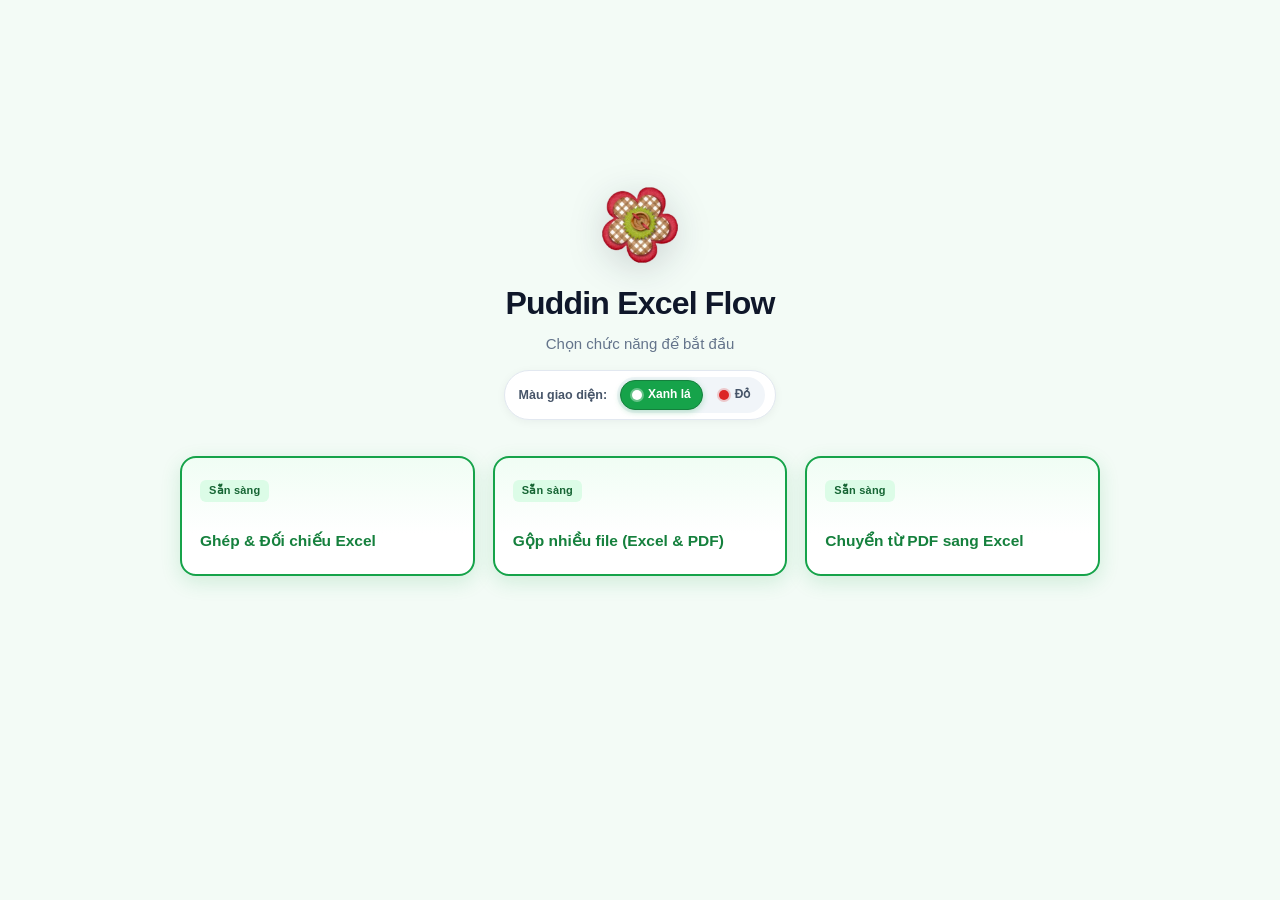
==== index.html @ 6b2e4192 "feat: rebrand to Puddin Excel Flow with custom flower logo and green/red theme switcher" ====
<!DOCTYPE html>
<html lang="vi" data-theme="green">
<head>
<meta charset="UTF-8"><meta name="viewport" content="width=device-width,initial-scale=1">
<title>Puddin Excel Flow</title>
<link rel="icon" type="image/png" href="assets/logo.png">
<script>
(function(){try{var t=localStorage.getItem('puddin_ef_theme');if(t==='red'||t==='green'){document.documentElement.setAttribute('data-theme',t);}}catch(e){}})();
</script>
<link rel="stylesheet" href="css/style.css?v=20261111">
<link rel="stylesheet" href="css/home.css?v=20261111">
</head>
<body>
<div class="ef-app">
<header class="ef-header" id="efHeader" style="display:none">
  <div class="ef-header-container">
    <div class="ef-brand">
      <span class="ef-logo"><img src="assets/logo.png" alt="Puddin Excel Flow" class="ef-logo-img"></span>
      <button id="navHome" class="ef-brand-link nav active" type="button" title="Về trang chủ">Puddin Excel Flow</button>
      <span class="ef-brand-sep"></span>
      <span class="ef-tagline">Trung tâm Công cụ Excel Thông minh</span>
    </div>
    <nav class="ef-main-nav">
      <button id="navHomeTab" class="ef-nav-tab active" type="button" data-nav-home>Trang chủ</button>
      <button id="navImport" class="ef-nav-tab" type="button" data-nav-import>Ghép &amp; Nhập liệu</button>
      <button id="navMerger" class="ef-nav-tab" type="button">Gộp nhiều file</button>
      <button id="navPdf2Excel" class="ef-nav-tab" type="button">Chuyển PDF sang Excel</button>
      <button id="navHistory" class="ef-nav-tab" type="button"><span class="ef-clock">◷</span> Lịch sử</button>
    </nav>
    <div class="ef-header-actions">
      <div class="ef-theme-switch" role="group" aria-label="Đổi màu giao diện">
        <button type="button" class="ef-theme-btn is-green active" data-theme-choice="green" title="Màu xanh lá"><span class="ef-theme-dot"></span>Xanh lá</button>
        <button type="button" class="ef-theme-btn is-red" data-theme-choice="red" title="Màu đỏ"><span class="ef-theme-dot"></span>Đỏ</button>
      </div>
      <div class="ef-header-badge"><span class="ef-pulse-dot"></span> Offline 100%</div>
      <button type="button" class="ef-outline" id="efSaveTemplate" style="display:none">▱ &nbsp; Lưu mẫu</button>
      <button class="btn teal primary-action" disabled="" id="exportBtn" style="display:none">⇩ Xuất file Excel mới</button>
    </div>
  </div>
</header>
<div class="ef-shell">
<!-- ================= TRANG CHỦ / APP WORKSPACE HUB ================= -->
<section id="homePage" class="section active">
  <div class="ef-home-minimal">
    <div class="ef-brand-hero">
      <div class="ef-brand-mark"><img src="assets/logo.png" alt="Puddin Excel Flow" class="ef-brand-mark-img"></div>
      <h1 class="ef-brand-name">Puddin Excel Flow</h1>
      <p class="ef-brand-sub">Chọn chức năng để bắt đầu</p>
      <div class="ef-home-theme-wrap">
        <span class="ef-theme-label">Màu giao diện:</span>
        <div class="ef-theme-switch" role="group" aria-label="Đổi màu giao diện">
          <button type="button" class="ef-theme-btn is-green active" data-theme-choice="green" title="Màu xanh lá"><span class="ef-theme-dot"></span>Xanh lá</button>
          <button type="button" class="ef-theme-btn is-red" data-theme-choice="red" title="Màu đỏ"><span class="ef-theme-dot"></span>Đỏ</button>
        </div>
      </div>
    </div>

    <div class="ef-button-grid">
      <!-- Nút 1: Ghép & Đối chiếu Excel (Active) -->
      <button type="button" class="ef-btn-card is-active" data-app-id="excelflow" data-app-title="Ghép &amp; Đối chiếu Excel">
        <span class="ef-card-badge">Sẵn sàng</span>
        <span class="ef-card-name">Ghép &amp; Đối chiếu Excel</span>
      </button>

      <!-- Nút 2: Gộp nhiều file (Active) -->
      <button type="button" class="ef-btn-card is-active" data-app-id="merger" data-app-title="Gộp nhiều file (Excel &amp; PDF)">
        <span class="ef-card-badge">Sẵn sàng</span>
        <span class="ef-card-name">Gộp nhiều file (Excel &amp; PDF)</span>
      </button>

      <!-- Nút 3: Chuyển từ PDF sang Excel (Active) -->
      <button type="button" class="ef-btn-card is-active" data-app-id="pdf2excel" data-app-title="Chuyển từ PDF sang Excel">
        <span class="ef-card-badge">Sẵn sàng</span>
        <span class="ef-card-name">Chuyển từ PDF sang Excel</span>
      </button>
    </div>
  </div>
</section>
<section id="importPage" class="section">
<div class="ef-page-breadcrumb">
  <button type="button" class="ef-back-home-btn" data-nav-home>← Quay lại Trang chủ Workspace</button>
  <span class="ef-badge-active-tool">Công cụ đang mở: Ghép &amp; Đối chiếu Excel (Puddin Excel Flow)</span>
</div>
<div class="ef-steps" aria-label="Quy trình nhập liệu">
  <button type="button" data-go-step="1" class="ef-step" id="efStep1"><span class="step-dot" id="stepDot1">1</span><span>Nguồn</span></button>
  <span class="step-line"></span>
  <button type="button" data-go-step="2" class="ef-step" id="efStep2"><span class="step-dot" id="stepDot2">2</span><span>File đích</span></button>
  <span class="step-line"></span>
  <button type="button" data-go-step="3" class="ef-step current" id="efStep3"><span class="step-dot" id="stepDot3">3</span><span>Ghép cột</span></button>
  <span class="step-line"></span>
  <button type="button" data-go-step="4" class="ef-step" id="efStep4"><span class="step-dot" id="stepDot4">4</span><span>Xem trước</span></button>
</div>
<div class="ef-notice"><span class="ef-i">i</span>Chọn file nguồn và file đích, ghép các cột tương ứng, xem trước rồi xuất file.</div>
<div class="ef-workspace">
<section class="ef-card ef-files" id="efFiles">
  <div class="ef-card-heading"><span class="ef-icon">▤</span><h2>File nguồn <small>(nhiều file)</small></h2></div>
  <div aria-label="Kéo thả file Excel hoặc PDF nguồn hoặc bấm chọn" class="filebox dropzone" id="sourceDrop" role="group" tabindex="0">
<div class="drop-main"><span class="drop-ico">↧</span><span><strong>Thả nhiều file sao kê (Excel, PDF) vào đây</strong><small>Hỗ trợ file Excel .xlsx, .xlsm và file sao kê .pdf</small></span></div>
<input accept=".xlsx,.xlsm,.pdf" aria-label="Chọn nhiều file dữ liệu nguồn (Excel, PDF)" id="sourceFile" multiple="" type="file"/><div aria-live="polite" class="filename" id="srcName">Chưa chọn file nguồn</div>
</div>
  <div class="source-toolbar"><div><strong id="sourceFileCount">0 file nguồn</strong><p class="helper">Thứ tự từ trên xuống là thứ tự nhập. Dùng ↑ ↓ để đổi vị trí các tháng.</p></div><button class="btn" disabled="" id="clearSources" type="button">Xóa tất cả nguồn</button></div>
  <div class="source-list" id="sourceList"><div class="source-list-empty">Chưa có file nguồn. Kéo nhiều file Excel hoặc PDF vào khung phía trên.</div></div>
  <div class="ef-card-heading ef-target-heading"><span class="ef-icon">▣</span><h2>File đích <small>(1 file)</small></h2></div>
  <div aria-label="Kéo thả file Excel cần điền hoặc bấm chọn" class="filebox dropzone" id="targetDrop" role="group" tabindex="0">
<div class="drop-main"><span class="drop-ico">↧</span><span><strong>Thả file Excel cần nhập</strong><small>Giữ nguyên file gốc và công thức</small></span></div>
<input accept=".xlsx,.xlsm" aria-label="Chọn file Excel đích" id="targetFile" type="file"/><div aria-live="polite" class="filename" id="dstName">Chưa chọn file</div>
</div>
  <div class="ef-sheets">
    <div class="ef-sheets-grid">
      <div class="field">
        <label for="sourceSheet">Sheet nguồn (mẫu cột)</label>
        <select id="sourceSheet"><option>Chọn file nguồn trước</option></select>
        <div class="ef-header-row-bar">
          <label for="headerRow">Dòng tiêu đề:</label>
          <input id="headerRow" min="1" type="number" value="1" title="Dòng chứa tên các cột trong file nguồn"/>
          <span class="ef-detect-tag" id="sourceHeaderTag" style="display:none">Tự nhận diện dòng 1</span>
        </div>
      </div>
      <div class="field">
        <label for="targetSheet">Sheet đích cần điền</label>
        <select id="targetSheet"><option>Chọn file đích trước</option></select>
        <div class="ef-header-row-bar">
          <label for="targetHeaderRow">Dòng tiêu đề:</label>
          <input id="targetHeaderRow" min="1" type="number" value="1" title="Dòng chứa tên các cột trong file đích"/>
          <span class="ef-detect-tag" id="targetHeaderTag" style="display:none">Tự nhận diện dòng 7</span>
        </div>
      </div>
    </div>
  </div>
</section>
<section class="ef-card ef-mapping" id="efMapping">
  <div class="ef-mapping-head"><div class="ef-card-heading"><span class="ef-icon">↔</span><h2>Ghép cột</h2></div>
  <div class="ef-switches"><div class="option-toggle" title="Đảo thứ tự từ dưới lên trên của từng file nguồn">
      <label class="switch"><input type="checkbox" id="reverse"><span class="switch-track"></span><span>Nhập ngược sao kê</span></label>
    </div>
    <div class="option-toggle" title="Không nhập các dòng chứa Tổng cộng, Tổng tiền, Total">
      <label class="switch"><input type="checkbox" id="skipTotals" checked><span class="switch-track"></span><span>Bỏ dòng tổng cộng</span></label>
    </div>
    <div class="option-toggle" title="Tự động bỏ qua các dòng có số tiền hoặc giá trị bằng 0">
      <label class="switch"><input type="checkbox" id="skipZeros" checked><span class="switch-track"></span><span>Bỏ dòng tiền 0</span></label>
    </div>
    <div class="option-toggle" title="Chỉ nhập vào những dòng có công thức, không thay đổi chính ô công thức">
      <label class="switch"><input type="checkbox" id="onlyFormulaRowsToggle"><span class="switch-track"></span><span>Chỉ dòng có công thức</span></label>
    </div></div></div>
  <div class="ef-map-head"><span>Dữ liệu nguồn</span><span></span><span>Cột đích</span><span>Kiểu dữ liệu</span><span>Tùy chọn</span><span></span></div>
  <div class="mapping-list" id="mappingList"><div class="mapping-empty">Chưa có cột nào được ghép. Hãy chọn 2 cột phía trên.</div></div>
  <div class="ef-addrow"><div class="mapping-builder">
<div class="field"><label for="addSource">LẤY DỮ LIỆU TỪ</label><select id="addSource"><option value="">Chọn file nguồn trước</option></select></div>
<div class="field"><label for="addTarget">GHI DỮ LIỆU VÀO</label><select id="addTarget"><option value="">Chọn file đích trước</option></select></div>
<div class="field"><label for="addType">KIỂU DỮ LIỆU</label><select id="addType"><option value="auto">Giữ nguyên</option><option value="text">Văn bản / mã GD</option><option value="date">Ngày DD/MM/YYYY</option><option value="datetime">Ngày và giờ</option><option value="money">Số tiền VNĐ</option><option value="integer">Số nguyên</option><option value="decimal">Số thập phân</option><option value="percent">Phần trăm</option></select></div>
<button class="btn primary" id="addPair" type="button">+ Thêm cặp cột này</button>
</div></div>
  <div class="ef-template-controls">
    <div class="ef-preset-bar">
      <div class="field-preset-select">
        <label for="efTemplateSelect">Bộ mẫu ghép:</label>
        <select id="efTemplateSelect"><option value="">-- Chọn bộ mẫu để áp dụng --</option></select>
      </div>
      <div class="ef-preset-btn-group">
        <button type="button" class="btn small" id="efSaveCurrentPreset" title="Lưu nhanh quy tắc ghép hiện tại thành một bộ mới">Lưu bộ hiện tại</button>
        <button type="button" class="btn small outline" id="efOpenPresetManager" title="Mở danh sách quản lý, thêm, sửa, xóa và tìm kiếm các bộ mẫu">Quản lý các bộ</button>
      </div>
    </div>
    <details class="adv-details" id="mappingDetails"><summary>▸ Tôi muốn nhập hoặc sửa quy tắc bằng chữ cột</summary><div class="adv-body"><p class="helper" style="margin:0 0 9px">Mỗi dòng một cặp: <b>D → A</b> hoặc <b>M → F</b>. Ký tự D, M là cột trong file nguồn; A, F là cột file đích.</p><div class="field"><label for="mapping">Các cặp nguồn → đích</label><textarea id="mapping" placeholder="D -&gt; A
M -&gt; F" spellcheck="false"></textarea></div></div></details>
  </div>
</section>
<aside class="ef-card ef-audit" id="efAudit">
  <div class="ef-card-heading"><span class="ef-icon">▤</span><h2>Đối chiếu</h2></div>
  <div class="ef-metric-list">
    <div class="ef-metric"><span>Giao dịch đã ghép</span><strong id="statRows">0</strong></div>
    <div class="ef-metric"><span>Ô sẽ nhập</span><strong id="statChanges">0</strong></div>
    <div class="ef-metric"><span>Mục bỏ qua</span><div class="ef-metric-right"><strong id="statSkipped">0</strong><button class="btn" disabled="" id="showSkipped" type="button">⌕ Xem chi tiết</button></div></div>
  </div>
  <div class="ef-result">
    <div class="ef-card-heading ef-result-title"><span class="ef-icon">✓</span><h2>Kết quả kiểm tra</h2></div>
    <div class="status" id="importStatus">Bước 1: Chọn file nguồn và file cần nhập.</div>
    <p id="skipQuickText">Sau khi xem trước, bạn có thể biết chính xác dòng hoặc ô nào không được nhập.</p>
    <div class="ef-preview-action"><button class="btn primary primary-action" id="previewBtn">⌕ Xem trước dữ liệu sẽ nhập</button></div><button type="button" class="ef-recon-link nav" id="navCompare">Xem đối chiếu chi tiết</button>
  </div>
</aside>
</div>
<section class="ef-preview-card" id="efPreview">
  <div class="ef-preview-top"><div class="ef-card-heading"><span class="ef-icon">▤</span><h2>Xem trước kết quả</h2></div>
  <div class="ef-preview-tabs" role="tablist" aria-label="Lọc kết quả xem trước">
  <button class="ef-tab active" data-preview-filter="all" type="button">Tất cả <span id="efCountAll">0</span></button>
  <button class="ef-tab" data-preview-filter="import" type="button">Sẽ nhập <span id="efCountImport">0</span></button>
  <button class="ef-tab" data-preview-filter="matched" type="button">Đã ghép <span id="efCountMatched">0</span></button>
  <button class="ef-tab" data-preview-filter="skipped" type="button">Bỏ qua <span id="efCountSkipped">0</span></button>
  </div><div class="ef-preview-state"><span class="badge-small" id="previewLabel">Chưa phân tích</span></div></div>
  <div id="efRowPreview" class="ef-row-preview"><div class="ef-blank">
    <span class="ef-blank-icon">▦</span><strong>Chưa có dữ liệu xem trước</strong>
    <span>Thêm file, ghép cột và bấm <b>Xem trước</b> để kiểm tra kết quả.</span>
  </div></div>
  <div class="ef-preview-bottom"><span id="efPreviewPagination">Chưa có kết quả</span><div class="ef-page-controls"><button type="button" id="efPrevPreview" aria-label="Trang trước">‹</button><span id="efPreviewPage">1</span><button type="button" id="efNextPreview" aria-label="Trang sau">›</button></div></div>
  <details class="ef-detail-fold"><summary>Chi tiết các ô thay đổi (trước / sau)</summary><div class="ef-hidden-detail"><div class="preview-area" id="previewTable" style="display:none"></div><div class="empty" id="noPreview" style="margin-top:13px"><div class="big">▤</div><strong>Chưa có bản xem trước</strong><div style="font-size:12px;margin-top:7px">Thêm cặp cột ở bước 2, rồi bấm “Xem trước”.</div></div><p class="fineprint" id="previewFoot"></p></div></details>
  <details class="ef-detail-fold"><summary>Kết quả theo từng file nguồn</summary><div class="ef-hidden-detail"><div class="file-results" id="fileResults" style="display:none"></div></div></details>
  <div class="ef-skip-details"><section aria-labelledby="skipTitle" class="skip-panel" hidden="" id="skipDetails">
<div class="hrow skip-head"><div><h3 id="skipTitle">Những dữ liệu không được nhập</h3><p class="helper">Xem lý do chính xác theo từng file, sheet, dòng và ô. Mục bỏ qua không đồng nghĩa với giao dịch bị mất. Các dòng nằm ngoài vùng giao dịch đã nhận diện không được tính vào mục bỏ qua.</p></div><button class="btn" disabled="" id="downloadSkips" type="button">⇩ Tải CSV</button></div>
<div class="skip-stats" id="skipBreakdown"></div>
<div class="skip-controls"><div class="field"><label for="skipReason">Lọc theo nguyên nhân</label><select id="skipReason"><option value="all">Tất cả nguyên nhân</option></select></div><div class="field"><label for="skipSearch">Tìm file, ô hoặc nội dung</label><input id="skipSearch" placeholder="Ví dụ: Tháng 6, M25, công thức" type="text"/></div></div>
<div class="skip-table" id="skipTable"></div><p class="fineprint" id="skipFoot"></p>
</section></div>
</section>
<details class="ef-settings"><summary><span class="ef-settings-icon">≡</span> Cài đặt nhập liệu nâng cao <small>Đối chiếu theo mã, dòng nhập, định dạng và vùng dữ liệu</small></summary>
<div class="ef-settings-grid">
  <div class="ef-settings-group"><h3>Vùng dữ liệu & vị trí nhập</h3><label class="checkline multi-range-option"><input checked="" id="autoSourceRange" type="checkbox"/><span><b>Tự tìm vùng giao dịch riêng trong từng file</b><span class="muted" style="display:block;font-size:12px">Khuyên dùng cho sao kê các tháng có số dòng khác nhau.</span></span></label><div class="twocol" style="margin-top:14px;align-items:start"><div class="field"><label for="targetMode">Ứng dụng tìm vị trí nhập thế nào?</label><select id="targetMode"><option value="auto">Tự tìm dòng trống phù hợp (khuyên dùng)</option><option value="manual">Tôi sẽ chỉ dòng bắt đầu</option></select></div><div class="field" id="manualTargetField" style="display:none"><label for="targetStart">Dòng bắt đầu của file đích</label><input id="targetStart" min="1" type="number" value="2"/></div></div><details class="adv-details" id="rangeDetails"><summary>Chỉnh vùng dữ liệu dòng bắt đầu / dòng kết thúc</summary><div class="adv-body">
<div class="twocol"><div class="field"><label for="sourceStart">Dòng giao dịch đầu tiên (nguồn)</label><input id="sourceStart" min="1" type="number" value="2"/><p class="helper">Dòng bắt đầu đọc các giao dịch.</p></div><div class="field"><label for="sourceEnd">Dòng giao dịch cuối cùng (nguồn)</label><input id="sourceEnd" min="1" placeholder="Tự lấy đến cuối sheet" type="number"/><p class="helper">Để trống nếu muốn tự lấy đến hết bảng.</p></div></div>
<button class="btn" id="detectRange" style="margin-top:11px" type="button">⌕ Tự tìm lại vùng giao dịch</button>
</div></details><div aria-live="polite" class="smart-info neutral" id="sourceInsight">Sau khi chọn các sao kê, ứng dụng sẽ tự tìm các giao dịch và ô gộp của từng file.</div><div aria-label="Xem mẫu giao dịch từ file nguồn" class="mini-sample" id="sourcePeek" style="display:none"></div></div>
  <div class="ef-settings-group"><h3>Quy tắc & định dạng</h3><div class="field" style="margin-top:14px"><label for="rowFilter">Chọn những dòng nào được ghi ở file đích</label><select id="rowFilter"><option value="all">Mọi dòng hợp lệ</option><option value="withFormula">Chỉ dòng đang có công thức (không ghi đè ô công thức)</option><option value="withoutFormula">Chỉ dòng không có công thức</option></select></div><label class="checkline"><input type="checkbox" id="skipEmpty" checked> Bỏ dòng trống</label><button class="btn bank-btn" id="bankPreset" type="button">↕ Áp dụng cài đặt nhanh cho sao kê ngân hàng</button><details class="adv-details"><summary>Các tùy chọn khác (ghép bằng mã, dữ liệu trống, định dạng vùng)</summary><div class="adv-body">
<div class="twocol"><div class="field"><label for="matchMode">Ghép giao dịch như thế nào?</label><select id="matchMode"><option value="position">Theo thứ tự từ trên xuống</option><option value="key">Dò theo mã giao dịch / mã chung</option></select></div><div class="field"><label for="writeMode">Nếu ô đích đã có dữ liệu</label><select id="writeMode"><option value="replace">Thay giá trị cũ (trừ công thức)</option><option value="empty">Chỉ ghi khi ô trống</option></select></div></div>
<div class="twocol" id="keys" style="display:none;margin-top:12px"><div class="field"><label for="sourceKey">Cột chứa mã ở file nguồn</label><select id="sourceKey"></select></div><div class="field"><label for="targetKey">Cột chứa mã ở file đích</label><select id="targetKey"></select></div></div>
<label class="checkline"><input checked="" id="skipBlank" type="checkbox"/> Không xóa ô đích khi ô nguồn trống</label>
<div class="field" style="margin-top:12px"><label for="totalTerms">Các từ khóa nhận diện dòng tổng cộng</label><input id="totalTerms" type="text" value="Tổng cộng, Tổng số, Tổng tiền, Tổng, Cộng, Total, Subtotal, Grand total"/></div>
<hr class="splitrule"/><div class="field"><label for="fmtWhere">Cột/dòng/vùng cần định dạng</label><input id="fmtWhere" placeholder="D hoặc E5:E50" type="text"/></div>
<div class="twocol" style="margin-top:9px"><div class="field"><label for="fmtType">Định dạng</label><select id="fmtType"><option value="text">Văn bản</option><option value="integer">Số nguyên</option><option value="decimal">Số thập phân</option><option value="money">Số tiền</option><option value="date">Ngày DD/MM/YYYY</option><option value="datetime">Ngày và giờ</option><option value="date-iso">Ngày YYYY-MM-DD</option><option value="percent">Phần trăm</option><option value="number">Số thông thường</option><option value="custom">Mã định dạng riêng</option><option value="auto">Giữ nguyên</option></select></div><div class="field" id="customFmtField" style="display:none"><label>Mã định dạng Excel</label><input id="fmtCustom" placeholder="#,##0.000" type="text"/></div></div>
<div class="actions" style="margin-top:12px"><button class="btn" id="addFormat" type="button">+ Thêm định dạng</button><button class="btn" id="clearFormat" type="button">Xóa các định dạng</button></div>
<div class="field" style="margin-top:12px"><label for="formatRules">Danh sách định dạng đã chọn</label><textarea id="formatRules" placeholder="D -&gt; date
E -&gt; money" spellcheck="false" style="min-height:83px"></textarea></div>
<p class="helper">Thường không cần chỉnh phần này nếu bạn đã chọn loại dữ liệu khi thêm cặp cột ở bước 2.</p>
</div></details></div>
</div></details>
<p class="ef-security-note">Dữ liệu được xử lý trên thiết bị. File nguồn và file đích gốc không bị chỉnh sửa.</p>
</section>
<section class="section" id="pdf2ExcelPage">
  <div class="ef-page-breadcrumb">
    <button type="button" class="ef-back-home-btn" data-nav-home>← Quay lại Trang chủ Workspace</button>
    <span class="ef-badge-active-tool">Công cụ đang mở: Chuyển từ PDF sang Excel (100% Offline)</span>
  </div>

  <div class="pdf2excel-wrapper">
    <div class="pdf2excel-head">
      <div class="ef-card-heading">
        <span class="ef-icon">▤</span>
        <h2>Chuyển đổi PDF sang file Excel (.xlsx)</h2>
      </div>
      <p class="helper">Tự động nhận diện cấu trúc bảng tính, tờ khai thuế GTGT (01-1 bán ra, 01-2 mua vào) và sao kê ngân hàng. Dữ liệu xử lý an toàn 100% trên trình duyệt của bạn.</p>
    </div>

    <!-- Dropzone PDF -->
    <div class="ef-card pdf2excel-upload-card" id="pdf2ExcelUploadCard">
      <div aria-label="Kéo thả file PDF hoặc bấm chọn" class="filebox dropzone" id="pdf2ExcelDrop" role="group" tabindex="0">
        <div class="drop-main">
          <span class="drop-ico">↧</span>
          <span><strong>Thả file PDF vào đây hoặc bấm để chọn file</strong><small>Hỗ trợ tờ khai thuế (01/GTGT), sao kê ngân hàng, bảng tính .pdf</small></span>
        </div>
        <input accept=".pdf" aria-label="Chọn file PDF cần chuyển đổi" id="pdf2ExcelFileInput" type="file" />
        <div aria-live="polite" class="filename" id="pdf2ExcelFileName">Chưa chọn file PDF</div>
      </div>
      <div id="pdf2ExcelLoading" class="pdf2excel-loading" style="display:none">
        <span class="pdf2excel-spinner"></span>
        <span id="pdf2ExcelLoadingText">Đang phân tích cấu trúc PDF và trích xuất bảng tính Excel...</span>
      </div>
    </div>

    <!-- Kết quả chuyển đổi & Xem trước dữ liệu -->
    <div class="ef-card pdf2excel-result-card" id="pdf2ExcelResultArea" style="display:none">
      <div class="pdf2excel-result-bar">
        <div class="pdf2excel-doc-meta">
          <div class="pdf2excel-doc-badge" id="pdf2ExcelDocType">Bảng tính Excel (.xlsx)</div>
          <h3 id="pdf2ExcelDocTitle">document.xlsx</h3>
          <p class="helper" id="pdf2ExcelDocSubtitle">Đã trích xuất thành công</p>
        </div>
        <div class="pdf2excel-btn-bar">
          <button type="button" class="btn outline" id="pdf2ExcelEditBtn">✎ Chỉnh sửa dữ liệu</button>
          <button type="button" class="btn teal primary-action" id="pdf2ExcelDownloadBtn">⇩ Tải file Excel (.xlsx)</button>
          <button type="button" class="btn" id="pdf2ExcelSendToImportBtn" title="Chuyển file này sang màn hình Ghép & Nhập liệu">⇄ Đưa vào Ghép &amp; Nhập liệu</button>
          <button type="button" class="btn outline" id="pdf2ExcelResetBtn">✕ Chọn file khác</button>
        </div>
      </div>

      <!-- Thanh công cụ chỉnh sửa trực tiếp -->
      <div class="merger-edit-toolbar" id="pdf2ExcelEditToolbar" style="display:none">
        <span class="merger-edit-tip">✎ Đang bật chế độ chỉnh sửa: Bấm trực tiếp vào ô bất kỳ để sửa nội dung</span>
        <div class="merger-edit-actions">
          <button type="button" class="btn small" id="pdf2ExcelAddRowBtn">+ Thêm dòng mới</button>
          <button type="button" class="btn small outline danger" id="pdf2ExcelDeleteRowBtn">✕ Xóa dòng chọn</button>
        </div>
      </div>

      <!-- Sheet tabs nếu có nhiều sheet -->
      <div class="pdf2excel-sheet-nav" id="pdf2ExcelSheetNav" style="display:none"></div>

      <!-- Bảng xem trước dữ liệu -->
      <div class="pdf2excel-table-container">
        <div class="pdf2excel-table-bar">
          <div class="pdf2excel-sheet-stat">
            <strong id="pdf2ExcelCurrentSheetName">Sheet 1</strong>
            <span class="muted" id="pdf2ExcelCurrentSheetStats">0 dòng · 0 cột</span>
          </div>
          <div class="pdf2excel-search-box">
            <input type="text" id="pdf2ExcelSearchInput" placeholder="Tìm kiếm trong bảng..." />
          </div>
        </div>
        <div class="preview-area" id="pdf2ExcelTableArea" style="max-height: 480px; overflow: auto;"></div>
        <div class="pdf2excel-pagination-bar" id="pdf2ExcelPaginationBar">
          <button type="button" class="btn small" id="pdf2ExcelPrevPage">‹ Trước</button>
          <span id="pdf2ExcelPageNumber">Trang 1 / 1</span>
          <button type="button" class="btn small" id="pdf2ExcelNextPage">Tiếp ›</button>
        </div>
      </div>
    </div>
  </div>
</section>

<!-- ================= GỘP NHIỀU FILE (EXCEL & PDF) ================= -->
<section id="mergerPage" class="section">
  <div class="ef-page-breadcrumb">
    <button type="button" class="ef-back-home-btn" data-nav-home>← Quay lại Trang chủ Workspace</button>
    <span class="ef-badge-active-tool">Công cụ đang mở: Gộp nhiều file (Excel &amp; PDF)</span>
  </div>

  <div class="merger-container">
    <div class="merger-header">
      <div class="merger-title-wrap">
        <h2>Gộp nhiều file dữ liệu (Excel &amp; PDF)</h2>
        <p class="helper">Tự động gom và ghép các bảng cùng loại (bảng kê mua vào, bán ra, giấy báo có, giấy báo nợ...) hoặc nối tiếp dòng vào một file duy nhất.</p>
      </div>
    </div>

    <!-- Khung chọn file -->
    <div class="ef-card merger-upload-card">
      <div class="dropzone merger-dropzone" id="mergerDrop">
        <input type="file" id="mergerFileInput" multiple accept=".xlsx,.xlsm,.pdf" style="display:none" />
        <div class="merger-drop-icon">▤</div>
        <div class="merger-drop-text">
          <strong>Kéo thả nhiều file Excel (.xlsx, .xlsm) hoặc PDF vào đây</strong>
          <span>hoặc bấm để chọn nhiều file cùng lúc từ máy tính</span>
        </div>
        <button type="button" class="btn primary" id="mergerBrowseBtn">Chọn nhiều file</button>
      </div>

      <!-- Danh sách các file đã chọn -->
      <div class="merger-files-section" id="mergerFilesSection" style="display:none">
        <div class="merger-files-header">
          <div class="merger-files-count">Danh sách file đã chọn (<strong id="mergerFileCount">0</strong> file)</div>
          <button type="button" class="btn small outline danger" id="mergerClearAllBtn">✕ Xóa tất cả</button>
        </div>
        <div class="merger-file-list" id="mergerFileList"></div>
      </div>
    </div>

    <!-- Tùy chọn gộp -->
    <div class="ef-card merger-config-card" id="mergerConfigCard" style="display:none">
      <div class="merger-config-head">
        <span class="merger-config-tag">Tùy chọn gộp thông minh</span>
      </div>
      <div class="merger-config-grid">
        <div class="field">
          <label for="mergerFormatSelect">Định dạng file xuất ra:</label>
          <select id="mergerFormatSelect">
            <option value="xlsx">Bảng tính Excel (.xlsx)</option>
            <option value="pdf" id="mergerPdfOption" disabled>Tài liệu PDF (.pdf - Khi toàn bộ là file PDF)</option>
          </select>
        </div>
        <div class="field">
          <label for="mergerModeSelect">Chế độ gộp dữ liệu:</label>
          <select id="mergerModeSelect">
            <option value="category">Gom theo loại bảng kê (Mua vào, Bán ra, Báo có, Báo nợ...) [Khuyên dùng]</option>
            <option value="append">Gộp nối tiếp toàn bộ dòng vào 1 bảng duy nhất</option>
            <option value="sheets">Mỗi file / bảng thành 1 sheet riêng biệt</option>
          </select>
        </div>
      </div>

      <div class="merger-options-toggles">
        <label class="switch">
          <input type="checkbox" id="mergerSkipHeaders" checked>
          <span class="switch-track"></span>
          <span>Bỏ dòng tiêu đề lặp lại giữa các file</span>
        </label>
        <label class="switch">
          <input type="checkbox" id="mergerSkipTotals" checked>
          <span class="switch-track"></span>
          <span>Bỏ dòng tổng cộng giữa chừng (Cộng, Tổng cộng...)</span>
        </label>
        <label class="switch">
          <input type="checkbox" id="mergerReindexStt" checked>
          <span class="switch-track"></span>
          <span>Đánh lại số thứ tự liên tục (STT 1..N)</span>
        </label>
        <label class="switch" title="Đảo ngược thứ tự các dòng trong bảng kê: dòng dưới cùng của file sẽ lên đầu, dòng trên cùng xuống cuối">
          <input type="checkbox" id="mergerReverse">
          <span class="switch-track"></span>
          <span>Đảo ngược dữ liệu (dưới cùng lên đầu)</span>
        </label>
        <label class="switch">
          <input type="checkbox" id="mergerAddFileNameCol">
          <span class="switch-track"></span>
          <span>Thêm cột tên file nguồn</span>
        </label>
      </div>

      <div class="merger-actions-bar">
        <button type="button" class="btn primary-action teal" id="mergerProcessBtn">⌕ Xem trước dữ liệu gộp</button>
      </div>
    </div>

    <!-- Kết quả & Xem trước -->
    <div class="ef-card merger-result-card" id="mergerResultCard" style="display:none">
      <div class="merger-result-topbar">
        <div class="merger-result-meta">
          <span class="merger-result-badge" id="mergerResultBadge">Excel (.xlsx)</span>
          <h3 id="mergerResultTitle">Gộp dữ liệu hoàn tất</h3>
          <p class="helper" id="mergerResultSummary">Đã gộp thành công</p>
        </div>
        <div class="merger-result-btns">
          <button type="button" class="btn outline" id="mergerEditBtn">✎ Chỉnh sửa dữ liệu</button>
          <button type="button" class="btn teal primary-action" id="mergerDownloadBtn">⇩ Tải file gộp (.xlsx)</button>
          <button type="button" class="btn primary" id="mergerSendToImportBtn" title="Chuyển file gộp này sang làm file nguồn cho Ghép & Nhập liệu">⇄ Đưa sang Ghép &amp; Nhập liệu</button>
          <button type="button" class="btn outline" id="mergerResetBtn">✕ Làm mới</button>
        </div>
      </div>

      <!-- Thanh công cụ chỉnh sửa trực tiếp -->
      <div class="merger-edit-toolbar" id="mergerEditToolbar" style="display:none">
        <span class="merger-edit-tip">✎ Đang bật chế độ chỉnh sửa: Bấm trực tiếp vào ô bất kỳ để sửa nội dung</span>
        <div class="merger-edit-actions">
          <button type="button" class="btn small" id="mergerAddRowBtn">+ Thêm dòng mới</button>
          <button type="button" class="btn small outline danger" id="mergerDeleteRowBtn">✕ Xóa dòng chọn</button>
        </div>
      </div>

      <!-- Sheet Tabs nếu có nhiều sheet -->
      <div class="merger-sheet-tabs" id="mergerSheetTabs" style="display:none"></div>

      <!-- Bảng dữ liệu xem trước -->
      <div class="merger-table-container" id="mergerTableContainer">
        <div class="merger-table-filter-bar">
          <div class="merger-sheet-stat">
            <strong id="mergerActiveSheetTitle">Bảng 1</strong>
            <span class="muted" id="mergerActiveSheetStats">0 dòng · 0 cột</span>
          </div>
          <div class="merger-search-box">
            <input type="text" id="mergerSearchInput" placeholder="Tìm kiếm trong bảng gộp..." />
          </div>
        </div>
        <div class="preview-area" id="mergerTableArea" style="max-height: 480px; overflow: auto;"></div>
        <div class="merger-pagination-bar" id="mergerPaginationBar">
          <button type="button" class="btn small" id="mergerPrevPage">‹ Trước</button>
          <span id="mergerPageNumber">Trang 1 / 1</span>
          <button type="button" class="btn small" id="mergerNextPage">Tiếp ›</button>
        </div>
      </div>

      <!-- Xem trước cho trường hợp ghép PDF sang PDF -->
      <div class="merger-pdf-preview" id="mergerPdfPreview" style="display:none">
        <div class="merger-pdf-info-box">
          <h4>✓ Đã ghép các file PDF thành một tệp hoàn chỉnh</h4>
          <p id="mergerPdfStats">Tổng cộng: 0 file, 0 trang.</p>
        </div>
      </div>
    </div>
  </div>
</section>
<section class="section" id="comparePage"><button type="button" class="ef-page-return" data-return-home>← Về trang nhập liệu</button>
<div class="top"><div><h1>Đối chiếu số liệu trước khi nhập</h1><p class="sub">So tổng số liệu giữa 2 file theo các cột và dòng bạn đã ghép, trước và sau khi nhập dự kiến.</p></div><span class="pill" id="reconBadge">Chưa đối chiếu</span></div>
<div class="panel"><div class="hrow"><div><h2 style="margin-bottom:7px">Bảng đối chiếu theo cặp cột</h2><p class="helper">Bảng tính chỉ cộng các giá trị số ở những dòng đã ghép; không tự tính lại công thức Excel.</p></div><div class="actions"><button class="btn primary" id="goPreview">↗ Về trang nhập / xem trước</button><button class="btn" disabled="" id="reconDownload">⇩ Xuất CSV đối chiếu</button></div></div>
<div class="kpis" style="grid-template-columns:repeat(3,1fr)"><div class="kpi"><strong id="reconRows">0</strong><small>Dòng đã ghép</small></div><div class="kpi"><strong id="reconMismatches">0</strong><small>Giá trị khác dự kiến sau nhập</small></div><div class="kpi em"><strong id="reconPairs">0</strong><small>Cặp cột được kiểm tra</small></div></div>
<div class="status" id="reconStatus">Hãy chọn các file nguồn, một file đích, ghép cột và bấm “Xem trước dữ liệu”.</div><div class="preview-area" id="reconTable"></div>
<p class="fineprint">Giá trị “sau nhập” là mô phỏng các ô sẽ ghi, <strong>không bao gồm kết quả tính lại từ công thức</strong>. Số liệu chênh lệch cần kiểm tra trực tiếp trên Excel sau khi mở file xuất.</p></div>
<div class="panel" style="margin-top:20px"><h2>Những dòng chênh lệch</h2><p class="helper">Hiện tối đa 150 dòng số khác nhau giữa nguồn và bản đích dự kiến. Toàn bộ có trong CSV đối chiếu.</p><div class="preview-area" id="reconDifferences"></div></div>
</section>
<section class="section" id="historyPage"><button type="button" class="ef-page-return" data-return-home>← Về trang nhập liệu</button>
<div class="top"><div><h1>Xem lại dữ liệu cũ</h1><p class="sub">Lưu phiên bản trước &amp; sau, tải lại Excel và kiểm tra từng thay đổi.</p></div><span class="pill" id="historyCountPill">0 lần nhập đã lưu</span></div>
<div class="panel"><div class="hrow"><div><strong>Kho lưu trữ tại máy</strong><p class="helper">Tồn tại trên trình duyệt này. Để giữ lịch sử khi đổi máy hoặc xóa dữ liệu trình duyệt, hãy sao lưu.</p></div><div class="actions"><button class="btn" id="backupHistory">⇩ Sao lưu lịch sử</button><button class="btn" id="restoreHistory">⇧ Khôi phục sao lưu</button><input accept=".zip" hidden="" id="restoreFile" type="file"/></div></div></div>
<div class="history-grid"><div class="panel"><h2>Những lần nhập trước</h2><div class="history-list" id="historyList"><div class="empty">Chưa có lịch sử.</div></div></div>
<div class="panel"><div class="empty" id="historyEmpty"><div class="big">◷</div><strong>Chọn một lần nhập</strong><p>Những bản Excel cũ và nhật ký sẽ được hiển thị ở đây.</p></div>
<div id="historyDetail" style="display:none"><div class="hrow"><div><h2 id="historyTitle" style="margin:0"></h2><p class="viewer-meta" id="historyDesc"></p></div><button class="btn danger" id="deleteHistory">Xóa bản ghi</button></div><hr class="splitrule"/><div class="historybuttons"><button class="btn" id="downloadSource">⇩ File nguồn (ZIP nếu nhiều)</button><button class="btn" id="downloadBefore">⇩ File trước</button><button class="btn teal" id="downloadAfter">⇩ File sau</button><button class="btn" id="downloadLog">⇩ Nhật ký CSV</button><button class="btn" id="downloadSkippedHistory">⇩ Bỏ qua CSV</button></div><div class="tabs" style="margin:15px 0"><button class="active" data-view="changes">Các ô đã thay đổi</button><button data-view="before">Dữ liệu trước</button><button data-view="after">Dữ liệu sau</button><button data-view="reconcile">Đối chiếu</button><button data-view="skips">Dữ liệu bỏ qua</button></div><div class="status" id="historyMeta"></div><div class="preview-area" id="historyView" style="max-height:550px"></div><div class="pagebar"><button class="btn" id="prevPage">‹ Trước</button><span id="pageInfo"></span><button class="btn" id="nextPage">Tiếp ›</button></div></div>
</div></div>
</section>
</div></div>
<div class="toast" id="toast"></div>

<div id="efApprovalOverlay" class="ef-approval-overlay" hidden>
 <div class="ef-approval-dialog" role="dialog" aria-modal="true" aria-labelledby="efApprovalTitle" aria-describedby="efApprovalDesc">
  <div class="ef-approval-symbol" aria-hidden="true">?</div>
  <h2 class="ef-approval-title" id="efApprovalTitle">Xác nhận thao tác</h2>
  <p class="ef-approval-desc" id="efApprovalDesc"></p>
  <div class="ef-approval-actions"><button type="button" id="efApprovalCancel">Hủy</button><button type="button" id="efApprovalYes" class="ef-approval-yes">Đồng ý</button></div>
 </div>
</div>
<script src="js/approval.js"></script>
<script src="js/jszip.min.js"></script>
<script src="js/pdf.min.js"></script>
<script src="js/pdf-lib.min.js"></script>
<script src="js/excel-engine.js?v=20261109"></script>
<script src="js/preset-manager.js?v=20261109"></script>
<script src="js/preview.js"></script>
<script src="js/search-crud.js"></script>
<script src="js/home.js?v=20261111"></script>
<script src="js/pdf2excel.js"></script>
<script src="js/merger.js?v=20261109"></script>


</body></html>
---- css/style.css ----
:root{--bg:#f3f6fb;--ink:#17243b;--muted:#718096;--line:#e0e7f1;--blue:#1874d2;--teal:#129b8e;--white:#fff;--aside:#111e33;--red:#c43752;--green:#13865f}
*{box-sizing:border-box}body{margin:0;background:var(--bg);color:var(--ink);font-family:system-ui,-apple-system,'Segoe UI',Arial,sans-serif;font-size:14px;line-height:1.5}button,input,select,textarea{font:inherit}button{cursor:pointer}button:disabled{opacity:.5;cursor:not-allowed}
.app{display:flex;min-height:100vh}.side{width:246px;flex-shrink:0;background:var(--aside);color:#dce7f8;padding:30px 16px;display:flex;flex-direction:column;gap:6px}.brand{display:flex;align-items:center;gap:10px;color:white;font-size:20px;font-weight:800;padding:0 8px 27px;letter-spacing:-.5px}.logo{display:grid;place-items:center;width:38px;height:38px;border-radius:12px;background:#1aab9a;font-size:22px}.nav{border:0;background:transparent;color:#adbed6;border-radius:10px;display:flex;align-items:center;gap:12px;width:100%;padding:13px;text-align:left;font-weight:700}.nav.active,.nav:hover{background:#213550;color:#fff}.nav .ico{font-size:19px}.sidefoot{margin-top:auto;border-top:1px solid #314259;padding:17px 8px;color:#9eafc7;font-size:12px}.body{min-width:0;flex:1;padding:32px clamp(18px,3.2vw,52px)}.top{display:flex;justify-content:space-between;align-items:center;gap:15px;margin-bottom:27px}.top h1{font-size:27px;letter-spacing:-.9px;margin:0 0 4px}.sub{color:var(--muted);margin:0}.pill{display:inline-flex;gap:7px;align-items:center;background:#e6f8f4;color:#0b816d;border:1px solid #bdebe1;padding:7px 11px;border-radius:25px;font-size:12px;font-weight:700}.section{display:none}.section.active{display:block}.layout{display:grid;grid-template-columns:minmax(340px,1fr) minmax(320px,.94fr);gap:22px;align-items:start}.stack{display:flex;flex-direction:column;gap:18px}.panel{border-radius:16px;background:#fff;border:1px solid var(--line);box-shadow:0 7px 22px #233e6108;padding:23px}.panel h2{font-size:17px;margin:0 0 17px;display:flex;align-items:center;gap:11px}.step{display:grid;place-items:center;background:#e7f0fc;color:#1675cb;font-weight:850;border-radius:10px;width:30px;height:30px;font-size:14px}.twocol{display:grid;grid-template-columns:1fr 1fr;gap:13px}.field{min-width:0}.field label,.field>.lab{display:block;color:#42526a;font-size:12px;font-weight:740;margin-bottom:6px}.filebox{border:1.5px dashed #b9d3eb;background:#f7fbff;border-radius:11px;padding:12px}
.filebox.dropzone{min-height:166px;cursor:pointer;transition:background .15s,border-color .15s,box-shadow .15s;outline:none}
.filebox.dropzone:hover,.filebox.dropzone:focus-visible{background:#edf8ff;border-color:#58a3db}
.filebox.dropzone.is-dragging{background:#e5f8f1;border-color:#0c9a87;box-shadow:0 0 0 4px #b9ecdf;transform:translateY(-1px)}
.filebox.dropzone.is-loading{opacity:.72;cursor:progress}
.drop-main{display:flex;gap:10px;align-items:center;padding:4px 1px 9px;color:#285d83}
.drop-main .drop-ico{display:grid;place-items:center;min-width:36px;height:36px;border-radius:9px;background:#e2f1fc;color:#167ab5;font-size:22px}
.drop-main strong{display:block;font-size:13px;line-height:1.4}
.drop-main small{display:block;color:#7489a2;font-size:11px;line-height:1.4;margin-top:2px}
.dropzone .filename{min-height:15px}
.dropzone .filename.ready{color:#097b65;font-weight:700}
.filebox input{width:100%;max-width:100%;font-size:12px;color:#263a55}.filename{font-size:12px;margin:7px 0 0;color:#367ba9;word-break:break-word}.field select,.field input[type="number"],.field input[type="text"],.field textarea{border:1px solid #d9e3ef;border-radius:9px;background:#fff;color:var(--ink);width:100%;padding:10px 11px;outline:none;min-height:39px}.field select:focus,.field input:focus,.field textarea:focus{border-color:#63a7e5;box-shadow:0 0 0 3px #dceefd}.field textarea{resize:vertical;min-height:110px;font-family:ui-monospace,'Cascadia Code',Consolas,monospace;font-size:13px;line-height:1.75}.pair{display:flex;align-items:center;gap:9px;margin-top:11px}.pair .field{flex:1}.pair .arrow{padding-top:19px;color:#9aabc1}.pair button{align-self:end}.helper{font-size:12px;color:var(--muted);margin:8px 0 0}.checkline{display:flex;gap:8px;align-items:start;margin-top:11px;color:#43536a;font-size:13px}.checkline input{accent-color:var(--teal);margin-top:3px}.btn{border:1px solid #d6e1ef;background:#fff;border-radius:9px;padding:10px 15px;color:#304565;font-weight:750;min-height:41px}.btn:hover{background:#f2f6fc}.btn.primary{background:#1679d1;color:white;border-color:#1679d1}.btn.primary:hover{background:#0e65b4}.btn.teal{background:var(--teal);border-color:var(--teal);color:#fff}.btn.teal:hover{background:#0d8075}.btn.danger{color:var(--red)}.actions{display:flex;flex-wrap:wrap;gap:10px}.actions .btn{flex:1}.rightsticky{position:sticky;top:17px}.kpis{display:grid;grid-template-columns:repeat(3,1fr);gap:9px;margin:13px 0 18px}.kpi{background:#f4f7fc;border-radius:10px;padding:12px 9px}.kpi strong{display:block;font-size:22px;letter-spacing:-.8px;color:#15324e}.kpi small{color:#738399;font-size:11px}.kpi.em{background:#e8f8f4}.kpi.em strong{color:#098a75}.status{font-size:13px;white-space:pre-line;border-radius:9px;border:1px solid #dce8f5;background:#f7faff;color:#445e7e;padding:11px 13px}.status.ok{border-color:#c0ebda;background:#effbf6;color:#207b58}.status.err{border-color:#f0c6ce;background:#fff3f5;color:#a52845}.status.warn{border-color:#f2dbac;background:#fff9ec;color:#925d20}.preview-area{overflow:auto;max-height:465px;margin-top:14px;border:1px solid var(--line);border-radius:9px}.data-table{border-collapse:collapse;width:100%;font-size:12px;white-space:nowrap}.data-table th{position:sticky;top:0;background:#edf3fb;color:#35516f;text-align:left;z-index:1;font-weight:800}.data-table td,.data-table th{padding:10px 10px;border-bottom:1px solid #e6ecf4;max-width:225px;overflow:hidden;text-overflow:ellipsis}.data-table tr:nth-child(even) td{background:#fbfdff}.data-table td.diff{color:#008d78;font-weight:700}.empty{border:1px dashed #d5e0ed;border-radius:12px;padding:39px 18px;text-align:center;color:#8a9aaf}.empty .big{font-size:35px;margin-bottom:8px}.banner{background:#edf7ff;border:1px solid #cbe5fb;border-radius:11px;color:#446a88;padding:12px 15px;font-size:12px}.hrow{display:flex;align-items:center;justify-content:space-between;gap:12px;flex-wrap:wrap}.history-grid{display:grid;grid-template-columns:330px 1fr;gap:20px;margin-top:18px;align-items:start}.history-list{display:flex;flex-direction:column;gap:9px;max-height:640px;overflow:auto}.history-item{border:1px solid #e1e8f1;background:#fff;border-radius:11px;padding:13px;text-align:left;cursor:pointer;color:var(--ink);width:100%}.history-item.active{border-color:#3a99dc;background:#f1f8ff;box-shadow:inset 3px 0 #2189d0}.history-item strong{display:block;word-break:break-all}.history-item small{display:block;color:#78869a;margin-top:4px}.historybuttons{display:flex;flex-wrap:wrap;gap:8px;margin-bottom:14px}.historybuttons .btn{font-size:12px;padding:9px}.viewer-meta{font-size:12px;color:#667990;margin:6px 0}.muted{color:var(--muted)}.badge-small{display:inline-block;padding:3px 8px;background:#ddf6ed;color:#118269;border-radius:6px;font-size:11px;font-weight:800}.splitrule{margin:14px 0;border:0;border-top:1px solid var(--line)}.fineprint{font-size:12px;color:#7b8b9e;margin:13px 0 0}.notice{margin:10px 0;color:#997037;font-size:12px}.tabs{display:flex;gap:6px;background:#edf2fa;padding:4px;border-radius:9px}.tabs button{border:0;background:none;color:#60748f;padding:7px 11px;border-radius:7px;font-weight:700}.tabs button.active{background:white;color:#176fb9;box-shadow:0 1px 4px #243a5917}.pagebar{display:flex;align-items:center;justify-content:flex-end;gap:9px;margin-top:13px;font-size:12px;color:#6a7b91}.pagebar button{padding:5px 10px}.toast{position:fixed;bottom:18px;right:19px;z-index:999;background:#152d49;color:#fff;border-radius:10px;padding:14px 17px;box-shadow:0 12px 30px #213c6233;max-width:460px;display:none}.toast.show{display:block}
@media(max-width:1120px){.layout{grid-template-columns:1fr}.rightsticky{position:static}.history-grid{grid-template-columns:1fr}.history-list{max-height:200px}}
@media(max-width:680px){.app{display:block}.side{width:auto;padding:12px;display:flex;flex-direction:row;align-items:center;gap:6px}.brand{font-size:16px;padding:4px;margin-right:auto}.sidefoot{display:none}.side .nav{width:auto;padding:8px 11px;font-size:12px}.side .nav .ico{display:none}.body{padding:17px 12px}.top h1{font-size:21px}.pill{display:none}.twocol{grid-template-columns:1fr}.panel{padding:17px}}

.pill.warn{background:#fff4e8;color:#98601e;border-color:#f3d4ad}.bank-feature{border:1.5px solid #91d9c8;background:linear-gradient(130deg,#edfdf7,#f4faff);padding:15px;border-radius:12px;margin-top:15px}.bank-btn{width:100%;margin-top:11px;background:#d8f5eb;color:#0c7e68;border-color:#a1e0cf}.bank-btn:hover{background:#c7efdf}.recon-ok{color:#05825c;font-weight:800}.recon-warn{color:#b53d55;font-weight:800}.data-table .num{text-align:right;font-variant-numeric:tabular-nums}.recon-note{font-size:12px;color:#6e7f98;margin-top:9px}.actions .bank-btn{flex:unset}


/* ExcelFlow 3.3: clean, task-based Vietnamese interface */
:root{--bg:#f5f8fc;--ink:#1f2f47;--muted:#64748b;--line:#e3eaf3;--teal:#07947e;--blue:#2563eb;--aside:#10263e}
body{font-size:14px;line-height:1.58;color:var(--ink)}
.side{width:220px;padding:26px 12px;background:linear-gradient(175deg,#102842,#19324b)}
.side .brand{padding:5px 11px 28px;font-size:19px}
.logo{background:#0daa98;border-radius:12px}
.side .nav{font-size:13px;padding:12px 13px}.side .nav.active{background:#204a68;box-shadow:inset 3px 0 #58e4d1}
.body{padding:29px clamp(17px,2.8vw,40px);max-width:1800px;margin:auto}
.top{margin-bottom:22px}.top h1{font-size:28px;letter-spacing:-.8px}.sub{max-width:780px;font-size:13px}
.layout{grid-template-columns:minmax(490px,1.12fr) minmax(350px,.88fr);gap:20px}
.stack{gap:16px}.panel{padding:22px;border-radius:16px;box-shadow:0 4px 20px #1c3b6007}
.panel h2{font-size:17px;margin-bottom:8px}.step{border-radius:12px;background:#e8f4fd;color:#1667a5}
.sectionhint{margin:0 0 17px 41px;color:#71849c;font-size:12px}
.field label,.field>.lab{font-size:12px;color:#405773;font-weight:750;margin-bottom:7px}
.field select,.field input[type="number"],.field input[type="text"],.field textarea{font-size:13px;border-color:#cbd8e6;min-height:43px;border-radius:10px}
.filebox.dropzone{min-height:137px;border:1.5px dashed #9cbeda;background:#f8fbff;padding:15px;border-radius:13px}
.filebox.dropzone:hover,.filebox.dropzone.is-dragging{background:#eefbf8;border-color:#11a48f}
.drop-main{color:#1d5575}.drop-main .drop-ico{height:42px;min-width:42px;background:#e9f1fb;font-size:22px}
.drop-main strong{font-size:14px}.drop-main small{font-size:12px}
.filebox input{font-size:12px}.filename{margin-top:8px;min-height:16px}
.helper{font-size:12px;line-height:1.65}.checkline{font-size:13px;line-height:1.5}
.btn{border-radius:10px;min-height:42px}.btn.primary{background:#1e75ca;border-color:#1e75ca}.btn.teal{background:#079783;border-color:#079783}
.primary-action{font-size:14px;padding:12px 19px}
.smart-info{background:#f0faf7;border:1px solid #c7eade;border-radius:12px;padding:12px 14px;color:#235f53;font-size:12px;margin-top:13px;line-height:1.7}
.smart-info strong{font-size:13px}.smart-info.neutral{background:#f7faff;border-color:#deebfa;color:#57728e}
.mini-sample{overflow:auto;border:1px solid #e3eaf2;border-radius:11px;margin-top:12px;max-height:255px}.mini-sample table{border-collapse:collapse;width:100%;min-width:600px;font-size:11px}
.mini-sample th{background:#f0f5fb;position:sticky;top:0;font-size:11px;white-space:nowrap;color:#47627c}
.mini-sample th,.mini-sample td{padding:8px 10px;border-bottom:1px solid #e9edf4;text-align:left;vertical-align:top}
.mini-sample td{max-width:280px;word-break:break-word}.mini-sample tr:nth-child(even){background:#fbfcfe}
.mini-sample .subcell{display:block;color:#8b9aab;font-size:10px;margin-top:2px}
.guide-line{background:#f3f8fd;border:1px solid #deebf7;padding:11px 13px;border-radius:10px;font-size:12px;color:#4d6581;line-height:1.65;margin:12px 0}
.mapping-builder{display:grid;grid-template-columns:minmax(0,1fr) minmax(0,1fr) minmax(0,.85fr);gap:10px;align-items:end}
.mapping-builder .arrow-merge{display:none}
.mapping-builder .btn{grid-column:1/-1;max-width:225px}
.mapping-list{display:flex;flex-direction:column;gap:7px;margin-top:14px}
.mapping-row{display:grid;grid-template-columns:minmax(0,1fr) 18px minmax(0,1fr) auto;align-items:center;gap:6px;background:#f9fbfe;border:1px solid #e1eaf5;border-radius:10px;padding:9px 11px;font-size:12px}
.mapping-row .mapping-name{font-weight:680;min-width:0;overflow:hidden;text-overflow:ellipsis;white-space:nowrap}
.mapping-row .mapping-name small{display:block;font-size:10px;color:#8ca0b3;font-weight:500}
.mapping-row .mapping-arrow{text-align:center;color:#15977e;font-size:18px}
.mapping-row .remove-map{border:0;background:#fff1f0;color:#be5252;width:25px;height:25px;border-radius:8px;font-size:15px;font-weight:700}
.mapping-empty{padding:40px 18px;text-align:center;border:none;border-radius:11px;color:#8393a7;font-size:13px;margin:0}
.adv-details{border:1px solid #e4ebf3;background:#fafcff;border-radius:11px;margin-top:13px;overflow:hidden}
.adv-details summary{padding:12px 14px;cursor:pointer;user-select:none;color:#466585;font-size:12px;font-weight:780}
.adv-body{border-top:1px solid #e4ebf3;padding:15px;background:#fff}
.bank-switch{display:flex;align-items:center;gap:12px;padding:14px;background:#effbf6;border:1.5px solid #bfe6d6;border-radius:12px;margin-top:14px;cursor:pointer}
.bank-switch input{width:18px;height:18px;accent-color:#0c947d;flex-shrink:0}
.bank-switch strong{font-size:14px;color:#116d60;display:block}.bank-switch small{color:#537d74;font-size:12px;display:block;margin-top:2px}
.bank-switch .toggle-meta{margin-left:auto;padding:4px 8px;background:#daf4e9;color:#078068;border-radius:7px;font-size:10px;white-space:nowrap}
.options-line{display:flex;align-items:center;gap:12px;margin-top:14px;flex-wrap:wrap}
.options-line .checkline{margin:0}
.info-quiet{color:#708197;font-size:12px;margin-top:8px}
.warning-tip{padding:10px 12px;border-radius:9px;background:#fffaf0;border:1px solid #f2e4c6;font-size:12px;color:#846137;line-height:1.6}
.kpis{margin:13px 0 15px}.kpi{padding:12px;border-radius:11px}.kpi strong{font-size:24px}.kpi small{font-size:11px}
.status{font-size:12px;line-height:1.8}
.rightsticky{top:15px}.preview-area{max-height:480px}
.banner{border-radius:12px;line-height:1.65}
.fineprint{font-size:11px;line-height:1.7}
@media(max-width:1290px){.layout{grid-template-columns:1fr}.rightsticky{position:static}.body{padding:24px}.mapping-builder{grid-template-columns:repeat(3,minmax(0,1fr))}}
@media(max-width:680px){.side{width:auto;padding:12px;flex-direction:row;overflow-x:auto}.side .nav{white-space:nowrap}.side .brand{padding:4px;margin-right:auto}.body{padding:15px 10px}.top h1{font-size:22px}.panel{padding:17px}.sectionhint{margin-left:0}.twocol,.mapping-builder{grid-template-columns:1fr}.mapping-builder .btn{max-width:unset}.mapping-row{grid-template-columns:minmax(0,1fr) 13px minmax(0,1fr) auto}.filebox.dropzone{min-height:110px}}


/* ExcelFlow 3.4 multi-file source manager */
.source-toolbar{display:flex;justify-content:space-between;align-items:center;gap:12px;margin:17px 0 9px}.source-toolbar strong{font-size:14px;color:#187c72}.source-toolbar .helper{margin:1px 0 0}
.source-toolbar .btn{min-height:33px;padding:6px 10px;white-space:nowrap;font-size:11px}
.source-list{display:flex;flex-direction:column;gap:8px;max-height:360px;overflow:auto}
.source-list-empty{border:1px dashed #c8d7e6;background:#f8fbff;border-radius:11px;padding:15px;color:#73859c;font-size:12px}
.source-entry{display:grid;grid-template-columns:29px minmax(0,1.1fr) minmax(130px,.68fr) auto;gap:9px;align-items:center;border:1px solid #dbe8f0;border-radius:11px;background:#fff;padding:9px 10px}
.source-number{background:#e4f6f1;color:#087d68;border-radius:8px;text-align:center;font-weight:850;padding:6px 0}
.source-file-info{min-width:0}.source-file-info strong{display:block;overflow:hidden;text-overflow:ellipsis;white-space:nowrap;color:#2a405a;font-size:12px}.source-file-info small{display:block;color:#798ba1;font-size:11px}
.source-entry select{width:100%;min-width:0;background:#f7fbff;border:1px solid #d2e0ec;padding:8px;border-radius:8px;color:#41546a;font-size:12px}
.source-item-actions{display:flex;gap:3px}.source-item-actions button{width:27px;height:30px;min-height:unset;border:1px solid #dce6f1;border-radius:7px;background:#f9fbfe;color:#536c87;cursor:pointer}.source-item-actions button:hover{background:#e7f3fd}.source-item-actions button.remove-source{background:#fff2f2;color:#c35055;border-color:#f1d7d7}
.source-item-actions button:disabled{opacity:.3;cursor:default}.multi-range-option{padding:10px 12px;border:1px solid #d9ebe5;border-radius:10px;background:#f5fcf9}
.file-results{margin:13px 0;border:1px solid #e0eaf2;border-radius:10px;overflow:auto}.file-results table{border-collapse:collapse;font-size:12px;width:100%}.file-results th,.file-results td{padding:9px 10px;border-bottom:1px solid #e7edf4;text-align:left}.file-results th{background:#eff8f6;color:#447a75}.file-results td:nth-child(n+2){font-variant-numeric:tabular-nums}
@media(max-width:670px){.source-entry{grid-template-columns:29px minmax(0,1fr) auto}.source-entry select{grid-column:2/3}.source-item-actions{grid-column:3;grid-row:1/3;flex-wrap:wrap;max-width:62px}.source-toolbar{align-items:start}}

/* ExcelFlow 3.5 - source-level skip audit log */
.skip-quick{display:flex;justify-content:space-between;align-items:center;gap:9px;background:#f5f9fc;border:1px solid #e0e8f1;border-radius:12px;padding:12px 13px;margin-bottom:12px}
.skip-quick strong{display:block;font-size:12px;color:#39556e}.skip-quick p{margin:2px 0 0;color:#64748b;font-size:11px;line-height:1.5}
.skip-quick .btn{font-size:12px;white-space:nowrap;color:#146685;border-color:#b9d1e3;background:white}
.skip-panel{background:white;border:1px solid #cfdde9;padding:15px;border-radius:13px;margin:15px 0}
.skip-panel[hidden]{display:none}.skip-head{gap:10px;align-items:start}.skip-head h3{font-size:15px;margin:0 0 4px}.skip-head .helper{margin:0}
.skip-stats{display:grid;grid-template-columns:repeat(3,minmax(0,1fr));gap:9px;margin:14px 0}
.skip-stat{border:1px solid #dfe8f1;background:#f9fbfe;border-radius:9px;padding:10px}
.skip-stat b{font-size:21px;display:block;font-variant-numeric:tabular-nums;color:#244c68}.skip-stat small{font-size:11px;color:#60748c;line-height:1.5}
.skip-stat.attention{background:#fff8f3;border-color:#f2dac2}.skip-stat.attention b{color:#a25020}
.skip-controls{display:grid;grid-template-columns:1fr 1fr;gap:9px;margin-bottom:11px}
.skip-controls .field select,.skip-controls .field input{min-height:38px;font-size:12px}
.skip-table{max-height:380px;overflow:auto;border:1px solid #e2e9f1;border-radius:9px}
.skip-table table{border-collapse:collapse;font-size:11px;min-width:720px;width:100%;table-layout:fixed}
.skip-table th,.skip-table td{padding:9px 9px;border-bottom:1px solid #e4ebf2;text-align:left;vertical-align:top;word-break:break-word}
.skip-table th{position:sticky;top:0;background:#edf5fa;color:#365979;z-index:1}
.skip-table tbody tr:nth-child(even){background:#fafcff}.skip-table .why{font-weight:670;color:#2e5671}
.skip-table .note{display:block;margin-top:3px;color:#72839b;font-size:10px}
.skip-table .important{color:#b04d24}.skip-pill{display:inline-block;border-radius:6px;background:#eaf7f2;color:#237661;padding:1px 6px;font-size:10px}
.skip-pill.attention{background:#fff1dc;color:#9a531c}
@media(max-width:680px){.skip-controls{grid-template-columns:1fr}.skip-stats{grid-template-columns:repeat(3,minmax(0,1fr))}.skip-head{flex-direction:column}.skip-quick{flex-direction:column;align-items:stretch}.skip-quick .btn{align-self:flex-start}}

/* EXCELFLOW 4.1 — end-user accounting workspace */
:root{--bg:#f7f9fc;--ink:#1c304b;--muted:#65758d;--line:#dae3ef;--blue:#196da3;--teal:#008e7b;--teal-dark:#007d6d;--teal-soft:#e6f7f2;--white:#fff;--aside:#fff;--red:#a63d4b;--green:#07835d}
*{box-sizing:border-box}html{scroll-behavior:smooth}
body{margin:0;background:var(--bg);color:var(--ink);font-family:Inter,'Segoe UI',Arial,Helvetica,sans-serif;font-size:13px;line-height:1.45;-webkit-font-smoothing:antialiased}
button,input,select,textarea{font:inherit}button{cursor:pointer}button:disabled{opacity:.48;cursor:not-allowed}
.ef-app{min-height:100vh}.ef-header{height:64px;border-bottom:1px solid #e3e9f1;background:white;display:flex;align-items:center;justify-content:space-between;gap:18px;padding:0 clamp(20px,2.6vw,48px);position:sticky;top:0;z-index:50;box-shadow:0 1px 5px rgba(25,48,73,.035)}
.ef-brand{display:flex;align-items:center;gap:14px;min-width:0}.ef-logo{display:grid;place-items:center;width:33px;height:35px;border-radius:6px;background:linear-gradient(150deg,#17b984,#047a64);box-shadow:inset 0 -4px 0 #085e4f;color:#fff;font-size:21px}.ef-brand strong{font-size:24px;letter-spacing:-.8px;color:#152a43;white-space:nowrap}.ef-brand-sep{width:1px;background:#e2e7ef;height:24px;margin:0 3px}.ef-tagline{font-size:15px;color:#728096;white-space:nowrap}
.ef-header-actions{display:flex;align-items:center;gap:8px}.ef-header-actions button{min-height:36px;white-space:nowrap;border-radius:8px;padding:8px 13px;border:1px solid #d5e0eb;background:#fff;color:#1c304b;font-weight:650;box-shadow:none}
.ef-header-actions button:hover{background:#f6f9fc}.ef-header-actions #exportBtn{background:var(--teal);border-color:var(--teal);color:white;font-weight:750;padding:8px 21px}.ef-header-actions #exportBtn:hover{background:var(--teal-dark)}
.ef-shell{width:100%;max-width:1790px;margin:auto;padding:12px 26px 38px}.ef-nav-utilities{display:flex;gap:4px;justify-content:flex-start;margin:0 0 6px}.ef-nav-utilities .nav{font-size:11px;padding:5px 9px;border:0;color:#718298;background:transparent;border-radius:6px}.ef-nav-utilities .nav.active,.ef-nav-utilities .nav:hover{background:#ebf4f6;color:#007d6d}
.section{display:none}.section.active{display:block}
.ef-steps{display:flex;align-items:center;justify-content:center;gap:12px;min-height:56px;margin-bottom:10px}
.ef-step{display:flex;align-items:center;gap:10px;border:0;background:transparent;padding:7px 14px;border-radius:26px;color:#263a55;font-size:13px;font-weight:700;white-space:nowrap}.ef-step.current{background:#dff4ee;color:#0b6257}.step-dot{display:grid;place-items:center;flex:none;width:26px;height:26px;border-radius:50%;background:#eef2f7;color:#485b74;border:1px solid #dce5f0;font-size:12px}.ef-step.complete .step-dot{border:1px solid #00977e;color:#007e6a;background:#eefaf6}.ef-step.current .step-dot{color:#fff;background:var(--teal);border-color:var(--teal)}.ef-step.complete .step-dot:after{content:'✓';font-weight:900}.ef-step.complete .step-dot{font-size:0}.ef-step.complete .step-dot:after{font-size:14px}
.step-line{height:1px;width:clamp(28px,7vw,132px);background:#d2dae6}.ef-step.complete+.step-line{background:#008d79}
.ef-notice{display:flex;align-items:center;gap:10px;padding:10px 18px;background:#eaf3f9;color:#50637e;border-radius:8px;margin-bottom:16px;min-height:40px}.ef-i{display:grid;place-items:center;width:17px;height:17px;border:1px solid #0e9488;border-radius:50%;color:#0b8b7f;font-size:11px;font-weight:800;font-style:normal}
.ef-workspace{display:grid;grid-template-columns:minmax(258px,25%) minmax(490px,1fr) minmax(244px,22%);gap:14px;align-items:stretch;margin-bottom:16px}
.ef-card,.ef-preview-card,.ef-settings{border:1px solid #dce5ef;background:#fff;border-radius:12px;box-shadow:0 2px 7px rgba(25,58,85,.035);min-width:0}
.ef-card{padding:16px}.ef-card-heading{display:flex;align-items:center;gap:10px;min-width:0;margin-bottom:12px}.ef-card-heading h2{margin:0;font-size:16px;color:#1a2d48;letter-spacing:-.2px;font-weight:750}.ef-card-heading h2 small{font-size:12px;color:#8190a3;font-weight:500}.ef-icon{font-size:19px;color:#415e7b;font-weight:600;line-height:1}
.ef-files .filebox{position:relative;border:1px dashed #b8cce1;background:#f8fbfe;border-radius:9px;padding:7px 11px;min-height:80px;transition:.16s ease}.ef-files .filebox:hover,.ef-files .filebox.is-dragging{background:#effaf6;border-color:#0e9a84}.ef-files .filebox.is-loading{opacity:.6}.ef-files .drop-main{display:flex;align-items:center;gap:10px;justify-content:center;text-align:center;padding:7px 4px}.ef-files .drop-ico{font-size:21px;color:#607991;background:transparent}.ef-files .drop-main strong{font-size:12px;font-weight:600;color:#58708b}.ef-files .drop-main small{font-size:11px;color:#9aa7b5}.ef-files .filebox input[type=file]{position:absolute;inset:0;width:100%;height:100%;opacity:0;cursor:pointer;z-index:1}.ef-files .filename{display:none}
.ef-files .source-toolbar{display:flex;align-items:center;justify-content:space-between;gap:8px;margin:11px 0 7px}.ef-files .source-toolbar strong{font-size:12px;font-weight:700;color:#264157}.ef-files .source-toolbar .helper{display:none}.ef-files #clearSources{border:0;background:transparent;color:#6f8293;min-height:unset;padding:3px 4px;font-size:11px;font-weight:550}
.ef-files .source-list{max-height:188px;overflow:auto;display:flex;flex-direction:column;gap:5px;margin-bottom:15px}.ef-files .source-list-empty{color:#8b9bad;font-size:12px;text-align:center;padding:18px 4px}.ef-files .source-entry{display:grid;grid-template-columns:22px minmax(0,1fr) auto;gap:6px;align-items:center;border:1px solid #e0f3ea;background:#f0faf4;border-radius:8px;padding:7px 5px}.ef-files .source-number{display:grid;place-items:center;width:19px;height:21px;border-radius:5px;background:#079c77;color:#fff;font-size:11px;font-weight:700}.ef-files .source-file-info{min-width:0}.ef-files .source-file-info strong{font-size:12px;font-weight:650;display:block;max-width:100%;white-space:nowrap;overflow:hidden;text-overflow:ellipsis;color:#203449}.ef-files .source-file-info small{color:#7993a0;font-size:10px;display:block}.ef-files .source-entry select{max-width:86px;min-width:0;border:1px solid #d7e4df;border-radius:6px;background:#fff;font-size:10px;padding:3px}.ef-files .source-item-actions{display:flex;align-items:center;gap:2px;grid-column:3;grid-row:1 / span 2}.ef-files .source-item-actions button{border:0;background:transparent;font-size:14px;color:#6b8293;padding:1px 3px;min-width:15px}.ef-files .source-entry select{grid-column:2;grid-row:2}.ef-files .source-list:has(.source-entry){max-height:230px}
.ef-target-heading{padding-top:12px;margin-top:4px;border-top:1px solid #e8edf3}.ef-files #targetDrop{min-height:60px}.ef-files #targetDrop .drop-main{padding:2px 3px}.ef-files #targetDrop .drop-main small{display:none}
.ef-sheets{margin-top:12px}.ef-sheets .twocol{display:grid;grid-template-columns:1fr 1fr;gap:9px}.ef-sheets .field label{font-size:11px;color:#607289;display:block;margin:0 0 4px}.ef-sheets .field select{width:100%;min-width:0;min-height:34px;padding:7px 8px;font-size:12px}
.ef-mapping{padding:16px 14px;display:flex;flex-direction:column;min-height:365px}.ef-mapping-head{display:flex;justify-content:space-between;align-items:center;gap:8px;flex-wrap:wrap;margin-bottom:12px}.ef-mapping-head .ef-card-heading{margin:0}.ef-switches{display:flex;align-items:center;gap:12px;flex-wrap:wrap;justify-content:flex-end}.switch{display:flex;align-items:center;gap:7px;font-size:11px;color:#45556c;white-space:nowrap;cursor:pointer}.switch input{position:absolute;opacity:0}.switch-track{width:29px;height:16px;background:#cbd5e1;border-radius:99px;display:inline-flex;align-items:center;padding:2px;transition:background .14s ease}.switch-track:before{content:'';width:12px;height:12px;background:#fff;border-radius:50%;box-shadow:0 1px 2px #1113;transition:transform .14s ease}.switch input:checked+.switch-track{background:var(--teal)}.switch input:checked+.switch-track:before{transform:translateX(13px)}.switch input:focus-visible+.switch-track{outline:3px solid #9fdccc}
.ef-map-head{display:grid;grid-template-columns:minmax(120px,1.1fr) 18px minmax(100px,1fr) minmax(100px,.8fr) minmax(40px,.55fr) 26px;gap:8px;align-items:center;padding:10px 9px;background:#f2f5f9;color:#374a63;font-size:12px;font-weight:750;border-radius:8px 8px 0 0}
#mappingList{border:1px solid #e5ebf3;border-radius:0 0 8px 8px;min-height:165px;overflow:auto;max-height:325px}.ef-mapping .mapping-empty{text-align:center;padding:64px 12px;color:#8999a9;font-size:12px}.ef-mapping .mapping-row{display:grid;grid-template-columns:minmax(120px,1.1fr) 18px minmax(100px,1fr) minmax(100px,.8fr) minmax(40px,.55fr) 26px;gap:8px;align-items:center;padding:8px 9px;min-height:44px;border-bottom:1px solid #e9eef5}.ef-mapping .mapping-row:last-child{border-bottom:0}.ef-mapping .mapping-name{overflow:hidden;text-overflow:ellipsis;white-space:nowrap;color:#283c56;font-size:12px}.ef-mapping .mapping-name small{display:none}.ef-mapping .mapping-arrow{font-size:16px;color:#8091a2;text-align:center}.ef-mapping .mapping-row .mapping-type select{width:100%;font-size:11px;border:1px solid #d8e2ee;border-radius:7px;background:#fff;height:29px;color:#30445d;padding:2px 7px}.ef-mapping .mapping-option{text-align:center;color:#7f90a3;font-size:11px;white-space:nowrap;overflow:hidden;text-overflow:ellipsis}.ef-mapping .mapping-row .remove-map{border:0;background:transparent;font-size:18px;color:#9daabb;min-height:25px;cursor:pointer}
.ef-addrow{margin:12px 0 6px;padding:11px;border:1px solid #e2ebf2;background:#f8fbfd;border-radius:8px}.ef-addrow .mapping-builder{display:grid;grid-template-columns:minmax(110px,1fr) minmax(110px,1fr) minmax(88px,.8fr) auto;align-items:end;gap:8px}.ef-addrow .field{min-width:0}.ef-addrow .field label{display:block;font-size:11px;color:#64758b;margin:0 0 4px;font-weight:650}.ef-addrow select{width:100%;min-width:0;min-height:34px;border-radius:6px;border:1px solid #d5e2ee;font-size:11px;padding:5px 7px;background:#fff}.ef-addrow button{border-radius:7px;min-height:34px;padding:5px 11px;font-size:12px;background:#0b8a79;border:1px solid #0b8a79;color:white;font-weight:700}
.ef-template-controls{display:flex;align-items:center;gap:9px;margin-top:auto;padding-top:10px;border-top:1px solid #edf1f6;flex-wrap:wrap}.ef-template-controls label{font-size:11px;color:#6b7d91}.ef-template-controls select{padding:5px 7px;border-radius:7px;border:1px solid #dbe4ed;font-size:11px;max-width:170px}.ef-template-controls #mappingDetails{margin-left:auto}.ef-template-controls #mappingDetails summary{font-size:11px}.ef-template-controls #mappingDetails .adv-body{position:relative}.ef-template-controls #mappingDetails textarea{min-width:230px}.ef-template-controls details[open]{width:100%}
.ef-audit{display:flex;flex-direction:column}.ef-metric-list{margin-top:2px}.ef-metric{display:flex;align-items:center;justify-content:space-between;gap:8px;padding:11px 3px;border-bottom:1px solid #e8edf4;color:#37475d;font-size:12px}.ef-metric:first-child{border-top:1px solid #e8edf4}.ef-metric strong{font-size:18px;color:#1c304a;font-weight:800;letter-spacing:-.4px}.ef-metric:first-child strong{color:#04896c}.ef-metric-right{display:flex;gap:10px;align-items:center}.ef-metric #showSkipped{font-size:11px;border:0;background:transparent;color:#007e70;font-weight:650;text-decoration:underline;min-height:unset;padding:0}.ef-result{margin-top:26px}.ef-result-title{margin-bottom:9px}.ef-result #importStatus{border:0;background:#eff9f5;color:#167c61;border-radius:8px;min-height:65px;font-size:11px;padding:12px 10px;white-space:pre-wrap;max-height:150px;overflow:auto;line-height:1.5}.ef-result #skipQuickText{font-size:11px;color:#8290a0;margin:10px 0}.ef-preview-action{margin-top:14px}.ef-preview-action #previewBtn{width:100%;background:#f3f8fb;color:#1d5b7c;border:1px solid #cadfe9;border-radius:8px;padding:11px;font-weight:700;min-height:37px}.ef-preview-action #previewBtn:hover{background:#e7f5f8}
.ef-preview-card{padding:14px 12px 12px}.ef-preview-top{display:flex;align-items:center;gap:16px;justify-content:space-between;margin:0 3px 10px;flex-wrap:wrap}.ef-preview-top .ef-card-heading{margin:0}.ef-preview-tabs{display:flex;align-items:center;gap:7px;flex:1;margin-left:12px;flex-wrap:wrap}.ef-tab{border:0;border-radius:7px;padding:7px 13px;background:transparent;color:#556c86;font-size:12px;white-space:nowrap}.ef-tab.active{background:#dff5ed;color:#08775f;font-weight:800}.ef-preview-state{border:1px solid #c8ecdf;color:#0b8970;background:#e8f8f2;padding:5px 9px;border-radius:7px;font-size:11px;font-weight:700}
.ef-row-preview{overflow:auto;max-height:470px;min-height:155px;border:1px solid #dbe4ee;border-radius:8px}.ef-row-preview table{width:100%;border-collapse:collapse;min-width:680px;font-size:12px}.ef-row-preview th{background:#f3f6fa;text-align:left;color:#304359;padding:9px 10px;border-bottom:1px solid #dfe5ef;border-right:1px solid #edf1f6;font-size:11px;white-space:nowrap;font-weight:750;position:sticky;top:0;z-index:2}.ef-row-preview td{padding:9px 10px;border-bottom:1px solid #e4ebf3;border-right:1px solid #edf1f6;vertical-align:middle;max-width:300px;overflow:hidden;text-overflow:ellipsis;white-space:nowrap}.ef-row-preview tr:nth-child(even) td{background:#fcfdff}.ef-row-preview tr:hover td{background:#f4faff}.ef-row-preview .num{text-align:right;font-variant-numeric:tabular-nums}.ef-row-preview .rowid{color:#708298;text-align:center;width:38px}.ef-row-preview .ef-status{display:inline-block;padding:3px 8px;border-radius:99px;font-size:11px;font-weight:650}.ef-row-preview .status-import{background:#e7f3ff;color:#1765a8}.ef-row-preview .status-matched{background:#e7f8ed;color:#087d51}.ef-row-preview .status-skipped{background:#f0f2f5;color:#5d6e82}.ef-row-preview .desc{max-width:450px;min-width:180px}.ef-blank{display:flex;flex-direction:column;align-items:center;justify-content:center;gap:8px;min-height:172px;text-align:center;color:#8698a9}.ef-blank strong{font-size:14px;color:#5c6e81}.ef-blank-icon{font-size:28px;color:#93a6b7}
.ef-preview-bottom{display:flex;align-items:center;justify-content:space-between;padding:12px 9px 4px;color:#73849b;font-size:11px}.ef-page-controls{display:flex;align-items:center;gap:7px}.ef-page-controls button{border:1px solid #d7e1ec;background:#fff;border-radius:6px;width:30px;height:29px;color:#3b526e;font-size:18px}.ef-page-controls span{display:grid;place-items:center;min-width:28px;height:29px;padding:0 7px;border:1px solid #b7dfd4;border-radius:6px;background:#eff8f4;color:#087d67}
.ef-detail-fold{margin-top:7px;border-top:1px solid #edf1f5}.ef-detail-fold summary{cursor:pointer;padding:10px 6px;color:#51657c;font-size:12px;font-weight:650}.ef-hidden-detail{overflow:auto;max-height:420px}.ef-hidden-detail table{width:100%;border-collapse:collapse}.ef-hidden-detail th,.ef-hidden-detail td{padding:8px 10px;border-bottom:1px solid #ebeff3;text-align:left}.ef-hidden-detail th{background:#f4f7fa}.ef-hidden-detail .empty{margin-top:9px}.ef-skip-details{margin-top:8px}.ef-skip-details #skipDetails{border-top:1px solid #edf1f5;padding-top:10px}.ef-skip-details .skip-table{max-height:440px;overflow:auto}.ef-skip-details #skipDetails[hidden]{display:none}
.ef-settings{margin-top:14px;padding:0 15px}.ef-settings>summary{list-style:none;cursor:pointer;padding:13px 4px;font-size:12px;font-weight:750;color:#334b63}.ef-settings>summary::-webkit-details-marker{display:none}.ef-settings>summary:after{content:'▾';float:right;color:#69839d}.ef-settings[open]>summary:after{content:'▴'}.ef-settings summary small{font-weight:500;color:#8291a3;margin-left:8px}.ef-settings-grid{display:grid;grid-template-columns:1fr 1fr;gap:20px;border-top:1px solid #e8edf4;padding:14px 0}.ef-settings-group h3{font-size:13px;margin:0 0 10px}.ef-settings-group .twocol{display:grid;grid-template-columns:1fr 1fr;gap:12px}.ef-settings-group .field{min-width:0;margin:8px 0}.ef-settings-group .field label{font-size:11px;color:#61748b;margin:0 0 4px;display:block}.ef-settings-group input:not([type=checkbox]),.ef-settings-group select{max-width:100%;width:100%;border:1px solid #d9e3ed;border-radius:7px;min-height:35px;padding:7px;background:#fff}.ef-settings-group textarea{width:100%;border:1px solid #dae3ed;border-radius:7px;padding:8px}.ef-settings-group .checkline{font-size:12px;display:flex;align-items:center;gap:8px;margin:8px 0}.ef-settings-group .adv-details{border:1px solid #e0e8f0;border-radius:8px;margin:10px 0;padding:10px}.ef-settings-group .adv-details>summary{font-size:12px;cursor:pointer}.ef-settings-group .adv-body{padding:10px 0}.ef-settings-group #sourceInsight{font-size:12px;padding:9px 11px;border-radius:8px;background:#f3f8fc}.ef-settings-group #sourcePeek{overflow:auto;max-height:200px}.ef-settings-group #bankPreset{font-size:12px;background:#f2f8fc;border:1px solid #d4e2ec;border-radius:7px;padding:8px 10px}.ef-settings-group #rowFilter{width:100%}.ef-security-note{margin:13px 4px;color:#93a0af;font-size:11px}
#comparePage,#historyPage{padding:12px 0 0}#comparePage .top,#historyPage .top{display:flex;justify-content:space-between;align-items:center;gap:16px;margin:0 0 18px}#comparePage .top h1,#historyPage .top h1{margin:0;font-size:24px;letter-spacing:-.5px}#comparePage .sub,#historyPage .sub{margin:0;color:#728399}#comparePage .panel,#historyPage .panel{background:#fff;border:1px solid #dbe4ed;border-radius:12px;box-shadow:none;padding:17px;margin-bottom:14px}#comparePage .panel h2,#historyPage .panel h2{font-size:16px;margin:0 0 13px}#comparePage .data-table,#historyPage table{width:100%}
.ef-app .btn{border-radius:7px}.ef-app input:focus-visible,.ef-app button:focus-visible,.ef-app select:focus-visible,.ef-app textarea:focus-visible{outline:2px solid #5cbfab;outline-offset:2px}
@media(max-width:1260px){.ef-workspace{grid-template-columns:minmax(244px,30%) minmax(450px,1fr)}.ef-audit{grid-column:1 / -1;display:grid;grid-template-columns:1fr 1fr;column-gap:24px}.ef-audit>.ef-card-heading{grid-column:1 / -1}.ef-audit .ef-result{margin-top:0}.ef-mapping-head{align-items:flex-start}.ef-switches{justify-content:flex-start}.ef-addrow .mapping-builder{grid-template-columns:repeat(2,minmax(0,1fr))}.ef-addrow button{grid-column:span 2}}
@media(max-width:880px){.ef-workspace{grid-template-columns:1fr}.ef-audit{display:block;grid-column:auto}.ef-audit .ef-result{margin-top:20px}.ef-header{padding:0 16px}.ef-tagline,.ef-brand-sep{display:none}.ef-steps{justify-content:space-between;gap:3px}.ef-step{padding:7px 3px;gap:4px;font-size:11px}.step-line{width:12px}.ef-settings-grid{grid-template-columns:1fr}}
@media(max-width:580px){.ef-shell{padding:8px 12px 26px}.ef-brand strong{font-size:19px}.ef-header{gap:6px}.ef-header-actions{gap:4px}.ef-header-actions button{padding:5px 7px;font-size:11px}.ef-header-actions #exportBtn{padding:6px 9px}.ef-steps .ef-step{font-size:0}.ef-steps .ef-step .step-dot{font-size:12px}.ef-steps .ef-step.current{font-size:11px}.ef-notice{font-size:12px}.ef-switches{gap:8px}.ef-map-head,.ef-mapping .mapping-row{grid-template-columns:minmax(92px,1fr) 13px minmax(92px,1fr) minmax(75px,.8fr) 18px;gap:5px}.ef-map-head>:nth-child(5),.ef-mapping .mapping-row .mapping-option{display:none}.ef-preview-tabs{margin-left:0}.ef-preview-state{display:none}.ef-files .source-entry{grid-template-columns:22px 1fr auto}.ef-addrow .mapping-builder{grid-template-columns:1fr}.ef-addrow button{grid-column:auto}}

.ef-brand-link{border:0!important;background:transparent!important;color:#152a43!important;padding:0!important;font-size:24px;font-weight:800!important;letter-spacing:-.8px;line-height:1.2;min-height:auto!important} 
.ef-brand-link:hover{color:#087d6a!important} 
.ef-recon-link{border:0;background:transparent;color:#2e718b;font-size:11px;text-decoration:underline;padding:5px 0;align-self:flex-start;cursor:pointer;margin:4px 0 0} 
.ef-files #targetDrop:has(.filename.ready) {background:#f1faf6;border:1px solid #dcf1e8;min-height:48px} 
.ef-files #targetDrop:has(.filename.ready) .drop-main{display:none} 
.ef-files #targetDrop .filename.ready{display:block;color:#1a6049;font-weight:700;background:transparent;padding:12px 6px 6px;max-width:100%;overflow:hidden;text-overflow:ellipsis;white-space:nowrap} 
.ef-highlight{outline:3px solid #5fbda8;outline-offset:3px} 

/* ExcelFlow 4.2 — navigation and explicit user approval */
.ef-page-return{display:inline-flex;align-items:center;gap:8px;border:1px solid #d6e3ed;background:#fff;color:#173b56;border-radius:10px;padding:9px 13px;font-weight:700;font-size:13px;min-height:38px;margin:0 0 14px;cursor:pointer}
.ef-page-return:hover,.ef-page-return:focus-visible{border-color:#008e7b;background:#effaf7;outline:none}
.ef-approval-overlay[hidden]{display:none!important}
.ef-approval-overlay{position:fixed;inset:0;z-index:9999;background:rgba(15,35,54,.52);backdrop-filter:blur(3px);display:flex;align-items:center;justify-content:center;padding:20px}
.ef-approval-dialog{width:min(100%,475px);background:white;border-radius:18px;padding:26px;box-shadow:0 30px 100px #071a3355;border:1px solid #e0e8f0;color:#183349}
.ef-approval-symbol{display:grid;place-items:center;width:42px;height:42px;border-radius:12px;background:#e9f7f2;color:#00846e;font-size:22px;font-weight:800;margin-bottom:14px}
.ef-approval-title{font-size:21px;font-weight:800;line-height:1.35;margin:0 0 10px}
.ef-approval-desc{font-size:14px;line-height:1.65;color:#556b80;white-space:pre-line;margin:0 0 20px;overflow-wrap:anywhere}
.ef-approval-actions{display:flex;gap:10px;justify-content:flex-end}
.ef-approval-actions button{border:1px solid #d7e2ee;background:white;color:#25445e;padding:11px 19px;border-radius:10px;font-size:14px;font-weight:700;min-width:105px;cursor:pointer}
.ef-approval-actions .ef-approval-yes{background:#008c78;color:#fff;border-color:#008c78}
.ef-approval-actions .ef-approval-yes.danger{background:#c83b52;border-color:#c83b52}
.ef-approval-actions button:focus-visible{outline:3px solid #9accc4;outline-offset:2px}
@media(max-width:560px){.ef-approval-dialog{padding:20px}.ef-approval-actions button{flex:1}}

/* ExcelFlow 4.4.4 — responsive production layout. Keep desktop unchanged. */
.ef-app{min-width:0}
.ef-app button,.ef-app select,.ef-app input{max-width:100%}
.ef-header-actions{min-width:0}
.ef-card,.ef-preview-card,.ef-settings,.ef-workspace,.ef-shell{min-width:0}
#mappingList{scrollbar-width:thin}
.ef-row-preview{overscroll-behavior-inline:contain;-webkit-overflow-scrolling:touch;touch-action:pan-x pan-y}
.ef-approval-dialog{max-height:min(90dvh,720px);overflow-y:auto}
@media(max-width:1100px){
 .ef-workspace{grid-template-columns:minmax(0,1fr) minmax(0,1fr)}
 .ef-files{grid-column:1}
 .ef-mapping{grid-column:2}
 .ef-audit{grid-column:1 / -1}
 .ef-audit{display:grid;grid-template-columns:minmax(0,1fr) minmax(0,1fr);align-content:start}
 .ef-audit>.ef-card-heading{grid-column:1 / -1}
 .ef-audit .ef-result{margin-top:0}
 .ef-mapping-head{display:block}
 .ef-switches{margin-top:12px;justify-content:flex-start}
 .ef-map-head,.ef-mapping .mapping-row{grid-template-columns:minmax(86px,1.1fr) 12px minmax(86px,1fr) minmax(82px,.9fr) 24px;gap:5px}
 .ef-map-head>:nth-child(5),.ef-mapping .mapping-option{display:none}
}
@media(max-width:900px){
 .ef-workspace{grid-template-columns:minmax(0,1fr)}
 .ef-files,.ef-mapping,.ef-audit{grid-column:auto}
 .ef-audit{display:grid;grid-template-columns:minmax(0,1fr) minmax(0,1fr);gap:14px}
 .ef-audit>.ef-card-heading{grid-column:1 / -1;margin-bottom:0}
 .ef-header{padding:10px 18px;height:auto;min-height:64px}
 .ef-header-actions{flex-wrap:wrap;justify-content:flex-end}
 .ef-steps{gap:4px;justify-content:space-between}
 .ef-step{flex:1;justify-content:center;gap:6px;padding:9px 4px}
 .step-line{width:15px;flex:0 0 15px}
 .ef-map-head,.ef-mapping .mapping-row{grid-template-columns:minmax(100px,1.1fr) 16px minmax(100px,1fr) minmax(100px,.85fr) minmax(40px,.5fr) 28px;gap:8px}
 .ef-map-head>:nth-child(5),.ef-mapping .mapping-option{display:block}
 .ef-addrow .mapping-builder{grid-template-columns:repeat(3,minmax(0,1fr))}
 .ef-addrow button{grid-column:1 / -1}
}
@media(max-width:600px){
 html,body{max-width:100%;overflow-x:hidden}
 .ef-header{padding:12px 14px;display:grid;grid-template-columns:1fr;align-items:stretch;gap:12px;position:relative}
 .ef-brand{min-width:0;justify-content:flex-start}
 .ef-logo{flex:0 0 33px}
 .ef-brand-link{font-size:23px!important;max-width:none!important}
 .ef-header-actions{display:grid;grid-template-columns:minmax(0,1fr) minmax(0,1fr) minmax(0,1.15fr);gap:7px;width:100%}
 .ef-header-actions button,.ef-header-actions #exportBtn{width:100%;min-width:0;min-height:42px;padding:8px 4px!important;font-size:12px;white-space:normal;line-height:1.18;text-align:center}
 .ef-header-actions #exportBtn{font-size:12px!important}
 .ef-shell{padding:12px 12px 26px}
 .ef-steps{display:grid;grid-template-columns:repeat(4,minmax(0,1fr));gap:5px;margin:2px 0 14px}
 .ef-steps .step-line{display:none}
 .ef-steps .ef-step,.ef-steps .ef-step.current{font-size:11px!important;display:flex;flex-direction:column;gap:5px;border-radius:10px;padding:9px 1px;min-height:65px;align-items:center;justify-content:center;text-align:center;white-space:normal}
 .ef-steps .ef-step .step-dot{font-size:12px;width:25px;height:25px;flex:0 0 25px}
 .ef-notice{padding:10px 12px;font-size:12px;line-height:1.5;margin-bottom:14px}
 .ef-workspace{display:flex;flex-direction:column;gap:12px;margin-bottom:12px}
 .ef-card,.ef-preview-card{padding:15px 13px;border-radius:12px;width:100%}
 .ef-card-heading{margin-bottom:12px}
 .ef-card-heading h2{font-size:16px}
 .ef-files .source-toolbar{flex-wrap:wrap;gap:8px}
 .ef-files .source-toolbar .btn{min-height:36px}
 .ef-files .source-entry{grid-template-columns:24px minmax(0,1fr) auto}
 .ef-files .source-entry select{grid-column:1/-1;min-width:0;width:100%}
 .ef-files .source-item-actions{grid-column:3;grid-row:1/3;gap:4px}
 .ef-files .twocol{grid-template-columns:1fr;gap:9px}
 .ef-mapping-head{display:block}
 .ef-switches{display:grid;grid-template-columns:1fr;gap:10px;margin:12px 0 8px}
 .ef-switches .option-toggle{min-width:0}
 .ef-switches label{font-size:12px;line-height:1.4}
 .ef-map-head{display:none}
 #mappingList{max-height:none;min-height:0;overflow:visible;border:0;border-radius:0}
 .ef-mapping .mapping-empty{padding:40px 12px;border:none;border-radius:10px}
 .ef-mapping .mapping-row{display:grid;grid-template-columns:minmax(0,1fr) minmax(0,1fr) 34px;gap:8px;align-items:center;position:relative;padding:14px 12px 12px;border:1px solid #dbe4ed;border-radius:11px;margin:8px 0;background:#fff;min-height:0}
 .ef-mapping .mapping-row .mapping-name{min-width:0;overflow-wrap:anywhere;white-space:normal;line-height:1.4;font-size:12px}
 .ef-mapping .mapping-row .mapping-name:first-child{grid-column:1;grid-row:1;padding-top:17px}
 .ef-mapping .mapping-row .mapping-name:first-child:before{content:'Nguồn';position:absolute;top:8px;left:12px;font-size:10px;color:#73849b;font-weight:800}
 .ef-mapping .mapping-row .mapping-arrow{display:none}
 .ef-mapping .mapping-row .mapping-name:nth-child(3){grid-column:2;grid-row:1;padding-top:17px}
 .ef-mapping .mapping-row .mapping-name:nth-child(3):before{content:'Đích';position:absolute;top:8px;left:calc(50% - 9px);font-size:10px;color:#73849b;font-weight:800}
 .ef-mapping .mapping-row .mapping-type{grid-column:1/3;grid-row:2;min-width:0}
 .ef-mapping .mapping-row .mapping-type:before{content:'Kiểu dữ liệu';display:block;font-size:10px;font-weight:800;color:#73849b;margin:1px 0 5px}
 .ef-mapping .mapping-row .mapping-type select{width:100%;min-height:40px;font-size:13px}
 .ef-mapping .mapping-row .mapping-option{display:none!important}
 .ef-mapping .mapping-row .remove-map{grid-column:3;grid-row:1/3;align-self:center}
 .ef-addrow .mapping-builder{display:grid;grid-template-columns:1fr;gap:10px}
 .ef-addrow button{grid-column:1}
 .ef-addrow .field select{min-height:43px}
 .ef-audit{display:block}
 .ef-audit .ef-result{margin-top:16px}
 .ef-preview-top{display:grid;grid-template-columns:minmax(0,1fr) auto;gap:9px;align-items:center}
 .ef-preview-top>.ef-card-heading{grid-column:1}
 .ef-preview-state{grid-column:2;grid-row:1;font-size:10px;padding:5px 7px}
 .ef-preview-tabs{grid-column:1/-1;grid-row:2;display:grid;grid-template-columns:repeat(4,minmax(0,1fr));margin:0;gap:3px}
 .ef-tab{padding:8px 2px;font-size:11px;white-space:normal;line-height:1.3;text-align:center}
 .ef-row-preview{width:100%;max-width:100%;min-height:170px;overflow-x:auto;overflow-y:auto;max-height:440px}
 .ef-row-preview table{min-width:700px}
 .ef-preview-bottom{gap:12px;align-items:center;flex-wrap:wrap}
 .ef-settings{margin:12px 0 0;padding:0 12px}
 .ef-settings-grid{display:block}
 .ef-settings-group{margin-bottom:14px}
 .ef-settings-group .twocol{grid-template-columns:1fr}
 #comparePage .top,#historyPage .top{flex-direction:column;align-items:flex-start}
 #comparePage .top h1,#historyPage .top h1{font-size:20px}
 #comparePage .panel,#historyPage .panel{padding:13px}
 #comparePage .layout,#historyPage .layout,#historyPage .history-grid{display:block}
 #comparePage .panel,#historyPage .panel{max-width:100%;overflow-x:auto}
 #comparePage table,#historyPage table{min-width:600px}
 .ef-page-return{min-height:44px}
 .ef-approval-overlay{padding:12px;align-items:center}
 .ef-approval-dialog{padding:20px 17px;border-radius:14px;width:100%;max-height:calc(100dvh - 24px)}
 .ef-approval-title{font-size:18px}
 .ef-approval-desc{font-size:13px}
 .ef-approval-actions{display:grid;grid-template-columns:1fr 1fr}
 .ef-approval-actions button{min-height:44px;min-width:0}
}
@media(max-width:370px){
 .ef-header-actions button,.ef-header-actions #exportBtn{font-size:11px!important}
 .ef-shell{padding-left:9px;padding-right:9px}
 .ef-steps .ef-step,.ef-steps .ef-step.current{font-size:10px!important}
 .ef-preview-tabs{grid-template-columns:repeat(2,minmax(0,1fr))}
}


/* ===== ExcelFlow 4.4.4 popup preview ===== */
.ef-preview-tools{display:flex;align-items:center;gap:8px;flex-wrap:wrap;margin-left:auto}
.ef-preview-tools .ef-tool-btn{position:relative;border:0;background:#2f3136;border-radius:20px;width:64px;height:64px;min-height:64px;padding:0;display:grid;place-items:center;cursor:pointer;box-shadow:0 8px 20px rgba(20,24,31,.22)}
.ef-preview-tools .ef-tool-btn::after{content:'';position:absolute;left:50%;transform:translateX(-50%);bottom:-7px;width:28px;height:8px;border-radius:999px;background:rgba(255,255,255,.95);filter:blur(.2px)}
.ef-preview-tools .ef-tool-btn:hover{background:#25272b;transform:translateY(-1px)}
.ef-preview-tools .ef-tool-btn svg{width:26px;height:26px;display:block}
.ef-preview-tools .ef-tool-btn .screen-reader{position:absolute!important;width:1px;height:1px;padding:0;margin:-1px;overflow:hidden;clip:rect(0,0,0,0);white-space:nowrap;border:0}
.ef-preview-modal-backdrop{position:fixed;inset:0;background:rgba(16,26,40,.48);backdrop-filter:blur(3px);z-index:1200;display:none;padding:20px}
.ef-preview-modal-backdrop.show{display:block}
.ef-preview-modal{width:min(1440px,calc(100vw - 28px));height:min(88vh,960px);margin:auto;background:#fff;border-radius:20px;border:1px solid #dce5ef;box-shadow:0 24px 60px rgba(14,25,42,.22);display:flex;flex-direction:column;overflow:hidden}
.ef-preview-modal.fullscreen{width:calc(100vw - 16px);height:calc(100vh - 16px);border-radius:18px}
.ef-modal-header{display:flex;align-items:center;justify-content:space-between;gap:14px;padding:16px 18px;border-bottom:1px solid #e7edf5;background:#fbfdff}
.ef-modal-title{display:flex;align-items:center;gap:10px;min-width:0}
.ef-modal-title h3{margin:0;font-size:20px;color:#1a314d;letter-spacing:-.02em}.ef-modal-title p{margin:3px 0 0;font-size:12px;color:#6f7f95}
.ef-modal-actions{display:flex;align-items:center;gap:8px;flex-wrap:wrap;justify-content:flex-end}
.ef-modal-actions button{border:1px solid #d7e1ec;background:#fff;border-radius:10px;padding:9px 12px;min-height:38px;color:#304565;font-size:12px;font-weight:700;cursor:pointer}
.ef-modal-actions button:hover{background:#f4f8fc}
.ef-modal-actions .teal{background:#0f8f7f;border-color:#0f8f7f;color:#fff}.ef-modal-actions .teal:hover{background:#0c7b6e}
.ef-modal-toolbar{display:grid;grid-template-columns:minmax(220px,1.2fr) minmax(160px,.7fr) auto auto auto;gap:10px;padding:14px 18px;border-bottom:1px solid #e7edf5;background:#fff}
.ef-modal-toolbar .field{min-width:0}.ef-modal-toolbar .field label{display:block;margin-bottom:6px;color:#5a6c82;font-size:11px;font-weight:700}.ef-modal-toolbar input,.ef-modal-toolbar select{width:100%;border:1px solid #d9e3ef;border-radius:10px;padding:10px 12px;min-height:40px}
.ef-modal-toolbar .toolbtn{align-self:end;border:1px solid #d7e1ec;background:#fff;border-radius:10px;padding:10px 12px;min-height:40px;font-size:12px;font-weight:700;cursor:pointer;color:#243b53;line-height:1.2;white-space:nowrap}.ef-modal-toolbar .toolbtn:hover{background:#f4f8fc;color:#1c314a}.ef-modal-toolbar .toolbtn:disabled{opacity:.55;cursor:not-allowed;color:#7b8ba1;background:#f7f9fc}.ef-modal-toolbar .toolbtn.primary{background:#122d46;border-color:#122d46;color:#fff}.ef-modal-toolbar #efModalAdd{background:#eaf8f4;border-color:#cceee2;color:#0a7a63}.ef-modal-toolbar #efModalAdd:hover{background:#def4ec;color:#086a56}.ef-modal-toolbar #efModalEdit{background:#eef5ff;border-color:#d6e5fb;color:#215dba}.ef-modal-toolbar #efModalEdit:hover{background:#e6f0ff;color:#184f9f}.ef-modal-toolbar #efModalDelete{background:#fff3f4;border-color:#f3d5da;color:#b64055}.ef-modal-toolbar #efModalDelete:hover{background:#feecee;color:#9f3147}
.ef-modal-stats{display:flex;align-items:center;gap:12px;flex-wrap:wrap;padding:10px 18px;border-bottom:1px solid #eef2f7;background:#fcfdff;font-size:12px;color:#617387}
.ef-modal-stats .chip{display:inline-flex;align-items:center;gap:6px;padding:6px 10px;border-radius:999px;background:#f2f7fb;border:1px solid #dde7f2;color:#35506d;font-weight:700}
.ef-modal-body{flex:1;min-height:0;overflow:auto;padding:0 18px 18px;background:#fff}
.ef-modal-tablewrap{min-width:100%;overflow:auto;border:1px solid #e5ebf3;border-radius:14px;margin-top:14px}
.ef-modal-table{width:max-content;min-width:100%;border-collapse:separate;border-spacing:0;background:#fff}
.ef-modal-table th,.ef-modal-table td{padding:10px 12px;border-bottom:1px solid #edf1f6;font-size:13px;vertical-align:top;white-space:nowrap}
.ef-modal-table th{position:sticky;top:0;background:#f8fbfe;color:#415972;font-size:12px;font-weight:800;z-index:1}
.ef-modal-table tr:hover td{background:#fbfdff}
.ef-modal-table tr.is-selected td{background:#eaf8f4!important}
.ef-modal-table .wrap{white-space:normal;min-width:220px;max-width:420px}
.ef-mini-badge{display:inline-flex;align-items:center;gap:6px;padding:5px 10px;border-radius:999px;font-size:11px;font-weight:800}
.ef-mini-badge.import{background:#eaf3ff;color:#1867c9}.ef-mini-badge.matched{background:#e8f8f2;color:#0a7a63}.ef-mini-badge.skipped{background:#f4f5f7;color:#68788a}
.ef-modal-footer{display:flex;align-items:center;justify-content:space-between;gap:10px;padding:12px 18px;border-top:1px solid #e7edf5;background:#fbfdff;color:#6a7b8f;font-size:12px}
.ef-editor-backdrop{position:fixed;inset:0;background:rgba(17,29,45,.34);display:none;z-index:1300;padding:20px}.ef-editor-backdrop.show{display:block}
.ef-editor{width:min(780px,calc(100vw - 24px));max-height:calc(100vh - 40px);overflow:auto;margin:auto;background:#fff;border-radius:18px;border:1px solid #dce5ef;box-shadow:0 18px 48px rgba(14,25,42,.24);padding:18px}
.ef-editor h4{margin:0 0 14px;font-size:18px;color:#19314d}.ef-editor-grid{display:grid;grid-template-columns:repeat(2,minmax(0,1fr));gap:12px}.ef-editor-grid .full{grid-column:1/-1}
.ef-editor .field label{display:block;margin-bottom:6px;color:#5a6c82;font-size:11px;font-weight:700}.ef-editor .field input,.ef-editor .field select,.ef-editor .field textarea{width:100%;border:1px solid #d9e3ef;border-radius:10px;padding:10px 12px;min-height:40px}.ef-editor textarea{min-height:88px;resize:vertical}
.ef-editor-actions{display:flex;justify-content:flex-end;gap:8px;margin-top:14px}.ef-editor-actions button{border:1px solid #d7e1ec;background:#fff;border-radius:10px;padding:10px 14px;font-weight:700;cursor:pointer}.ef-editor-actions .primary{background:#0f8f7f;border-color:#0f8f7f;color:#fff}
@media(max-width:980px){.ef-modal-toolbar{grid-template-columns:1fr 1fr 1fr}.ef-modal-toolbar .field:first-child{grid-column:1/-1}}
@media(max-width:640px){.ef-preview-top{gap:10px}.ef-preview-tools{width:100%;margin-left:0}.ef-preview-tools .ef-tool-btn{flex:0 0 auto;width:56px;height:56px;min-height:56px}.ef-modal-backdrop{padding:10px}.ef-preview-modal,.ef-preview-modal.fullscreen{width:calc(100vw - 8px);height:calc(100vh - 8px);border-radius:14px}.ef-modal-header,.ef-modal-toolbar,.ef-modal-footer{padding-left:12px;padding-right:12px}.ef-modal-toolbar{grid-template-columns:1fr 1fr}.ef-modal-toolbar .field:first-child{grid-column:1/-1}.ef-modal-toolbar .toolbtn{width:100%;padding:10px 8px}.ef-modal-body{padding:0 12px 12px}.ef-editor{padding:14px}.ef-editor-grid{grid-template-columns:1fr}}


/* ExcelFlow 4.4.4 — compact preview action */
.ef-preview-top{align-items:center!important}
.ef-preview-tools{width:auto!important;flex:0 0 auto!important;margin-left:auto!important;display:flex!important;align-items:center!important;gap:0!important}
.ef-preview-tools #efOpenPreviewExpand{box-sizing:border-box!important;appearance:none!important;position:static!important;flex:none!important;display:inline-flex!important;align-items:center!important;justify-content:center!important;width:34px!important;height:34px!important;min-width:34px!important;min-height:34px!important;max-width:34px!important;max-height:34px!important;padding:0!important;margin:0!important;border:1px solid #dbe3ec!important;border-radius:8px!important;background:#fff!important;box-shadow:none!important;transform:none!important;color:#526780!important;cursor:pointer}
.ef-preview-tools #efOpenPreviewExpand::before,.ef-preview-tools #efOpenPreviewExpand::after{display:none!important;content:none!important}
.ef-preview-tools #efOpenPreviewExpand svg{width:17px!important;height:17px!important;flex:none!important}
.ef-preview-tools #efOpenPreviewExpand svg path{stroke:#526780!important;stroke-width:1.9!important}
.ef-preview-tools #efOpenPreviewExpand:hover{background:#f2f6fa!important;border-color:#bfcbd9!important}
.ef-preview-tools #efOpenPreviewExpand:focus-visible{outline:2px solid #10917b!important;outline-offset:2px}
@media(max-width:640px){.ef-preview-tools{width:auto!important;margin-left:auto!important}.ef-preview-tools #efOpenPreviewExpand{width:34px!important;height:34px!important;min-width:34px!important;min-height:34px!important}}

/* ==========================================================================
   Fix UI: Loại bỏ Double Frame, Khắc phục lệch hàng 2 ô chọn Sheet & Căn giữa Layout
   ========================================================================== */

/* 1. Loại bỏ Double Frame ở khung ghép cột */
#mappingList {
  border: 1.5px solid #dbe5ef !important;
  border-radius: 0 0 10px 10px !important;
  background: #ffffff !important;
}

#mappingList .mapping-empty,
.ef-mapping .mapping-empty,
.mapping-empty {
  border: none !important;
  outline: none !important;
  background: transparent !important;
  box-shadow: none !important;
  margin: 0 !important;
  padding: 55px 16px !important;
  text-align: center !important;
  color: #7b8e9f !important;
  font-size: 13px !important;
  line-height: 1.5 !important;
}

/* 2. Khắc phục lệch hàng 2 ô chọn Sheet (nguồn và đích) */
.ef-sheets {
  margin-top: 14px !important;
}

.ef-sheets .twocol,
.ef-sheets-grid {
  display: grid !important;
  grid-template-columns: 1fr 1fr !important;
  gap: 12px !important;
  align-items: start !important;
}

.ef-header-row-bar {
  display: flex !important;
  align-items: center !important;
  gap: 8px !important;
  margin-top: 7px !important;
  flex-wrap: wrap !important;
  background: #f8fafc !important;
  padding: 5px 8px !important;
  border-radius: 6px !important;
  border: 1px dashed #cbd5e1 !important;
}

.ef-header-row-bar label {
  font-size: 11px !important;
  font-weight: 600 !important;
  color: #475569 !important;
  margin: 0 !important;
  white-space: nowrap !important;
  min-height: unset !important;
}

.ef-header-row-bar input[type="number"] {
  width: 50px !important;
  min-width: 50px !important;
  height: 28px !important;
  padding: 2px 6px !important;
  font-size: 12px !important;
  font-weight: 700 !important;
  text-align: center !important;
  color: #0f172a !important;
  background: #ffffff !important;
  border: 1px solid #94a3b8 !important;
  border-radius: 5px !important;
}

.ef-detect-tag {
  display: inline-flex !important;
  align-items: center !important;
  padding: 2px 7px !important;
  font-size: 10.5px !important;
  font-weight: 600 !important;
  color: #047857 !important;
  background: #ecfdf5 !important;
  border: 1px solid #a7f3d0 !important;
  border-radius: 999px !important;
  white-space: nowrap !important;
  line-height: 1.2 !important;
}

.ef-sheets .field {
  display: flex !important;
  flex-direction: column !important;
  justify-content: flex-end !important;
  min-width: 0 !important;
}

.ef-sheets .field label {
  font-size: 11.5px !important;
  color: #4a5d74 !important;
  font-weight: 700 !important;
  display: flex !important;
  align-items: flex-end !important;
  min-height: 32px !important; /* Chiều cao đồng đều 2 dòng cho cả 2 nhãn */
  margin: 0 0 6px !important;
  line-height: 1.35 !important;
}

.ef-sheets .field select {
  width: 100% !important;
  min-width: 0 !important;
  height: 38px !important;
  min-height: 38px !important;
  padding: 6px 10px !important;
  font-size: 13px !important;
  border: 1.5px solid #d4e0ec !important;
  border-radius: 9px !important;
  background: #ffffff !important;
  color: #1e293b !important;
  box-sizing: border-box !important;
}

/* 3. Căn giữa toàn bộ Layout và tạo khoảng đệm an toàn lề phải */
.ef-header {
  width: 100% !important;
  background: #ffffff !important;
  border-bottom: 1px solid #e3e9f1 !important;
  position: sticky !important;
  top: 0 !important;
  z-index: 50 !important;
  padding: 0 clamp(20px, 3.5vw, 48px) !important;
  box-sizing: border-box !important;
}

.ef-header-container {
  width: 100% !important;
  max-width: 1420px !important;
  margin: 0 auto !important;
  display: flex !important;
  align-items: center !important;
  justify-content: space-between !important;
  gap: 16px !important;
  box-sizing: border-box !important;
}

.ef-shell {
  width: 100% !important;
  max-width: 1420px !important;
  margin-left: auto !important;
  margin-right: auto !important;
  padding-top: 20px !important;
  padding-bottom: 50px !important;
  padding-left: clamp(20px, 3.5vw, 48px) !important;
  padding-right: clamp(20px, 3.5vw, 48px) !important; /* Khoảng đệm an toàn lề phải */
  box-sizing: border-box !important;
}

.ef-steps {
  max-width: 860px !important;
  margin: 0 auto 16px !important;
}

.ef-notice {
  max-width: 100% !important;
  margin-bottom: 18px !important;
  box-sizing: border-box !important;
}

.ef-workspace {
  display: grid !important;
  grid-template-columns: minmax(270px, 28%) minmax(420px, 1fr) minmax(250px, 25%) !important;
  gap: 18px !important;
  align-items: stretch !important;
  margin-bottom: 20px !important;
  width: 100% !important;
  box-sizing: border-box !important;
}

.ef-workspace > * {
  min-width: 0 !important;
  box-sizing: border-box !important;
}

.ef-preview-card {
  width: 100% !important;
  max-width: 100% !important;
  box-sizing: border-box !important;
}

/* 4. Nút bấm Loại dòng số 0 trong Modal Toolbar */
.ef-modal-toolbar .toolbtn.warn {
  background: #fff7ed !important;
  color: #c2410c !important;
  border: 1.5px solid #fed7aa !important;
  font-weight: 700 !important;
  display: inline-flex !important;
  align-items: center !important;
  gap: 5px !important;
}

.ef-modal-toolbar .toolbtn.warn:hover {
  background: #ffedd5 !important;
  border-color: #fb923c !important;
  color: #9a3412 !important;
  transform: translateY(-1px) !important;
}

/* 5. Căn chỉnh mũi tên dropdown select vào trong, không bị dính sát mép viền phải */
.ef-addrow select,
.ef-sheets .field select,
.ef-template-controls select,
.ef-files .source-entry select,
.ef-modal-toolbar select,
.field select {
  appearance: none !important;
  -webkit-appearance: none !important;
  -moz-appearance: none !important;
  background-color: #fff !important;
  background-image: url("data:image/svg+xml,%3Csvg xmlns='http://www.w3.org/2000/svg' width='14' height='14' viewBox='0 0 24 24' fill='none' stroke='%23475569' stroke-width='2.2' stroke-linecap='round' stroke-linejoin='round'%3E%3Cpath d='M6 9l6 6 6-6'/%3E%3C/svg%3E") !important;
  background-repeat: no-repeat !important;
  background-position: right 14px center !important;
  padding-right: 36px !important;
  padding-left: 10px !important;
  border-radius: 6px !important;
  border: 1px solid #d5e2ee !important;
  cursor: pointer !important;
}

.ef-addrow select:focus,
.ef-sheets .field select:focus,
.ef-template-controls select:focus,
.field select:focus {
  outline: none !important;
  border-color: #0b8a79 !important;
  box-shadow: 0 0 0 2px rgba(11, 138, 121, 0.15) !important;
}

/* 6. Thanh công cụ Bộ Mẫu Ghép Cột (Preset Bar) */
.ef-preset-bar {
  display: flex;
  align-items: center;
  justify-content: space-between;
  gap: 10px;
  flex-wrap: wrap;
  width: 100%;
  margin-bottom: 8px;
}

.field-preset-select {
  display: flex;
  align-items: center;
  gap: 8px;
  flex: 1;
  min-width: 220px;
}

.field-preset-select label {
  font-size: 11px;
  font-weight: 700;
  color: #556980;
  white-space: nowrap;
}

.field-preset-select select {
  flex: 1;
  min-width: 160px;
  min-height: 34px;
}

.ef-preset-btn-group {
  display: flex;
  align-items: center;
  gap: 6px;
}

.ef-preset-btn-group .btn {
  padding: 6px 11px;
  font-size: 11px;
  font-weight: 700;
  border-radius: 7px;
}

.btn.outline {
  background: #fff;
  border: 1px solid #cbd5e1;
  color: #334155;
}
.btn.outline:hover {
  background: #f1f5f9;
  border-color: #94a3b8;
}

/* 7. Popup Quản Lý Các Bộ Mẫu (Preset Modal) */
.ef-preset-modal-box {
  width: min(920px, calc(100vw - 24px)) !important;
  height: min(84vh, 760px) !important;
}

.ef-preset-toolbar {
  display: flex !important;
  align-items: flex-end;
  justify-content: space-between;
  gap: 12px;
  padding: 12px 18px !important;
}

.ef-preset-toolbar .field {
  flex: 1;
  min-width: 200px;
}

.ef-preset-stats-chips {
  display: flex;
  align-items: center;
  gap: 8px;
  align-self: flex-end;
}

.ef-preset-modal-body {
  padding: 16px 18px !important;
  background: #f8fafc !important;
}

.ef-preset-card-grid {
  display: grid;
  grid-template-columns: repeat(auto-fill, minmax(360px, 1fr));
  gap: 12px;
}

.ef-preset-card {
  background: #fff;
  border: 1px solid #e2e8f0;
  border-radius: 12px;
  padding: 14px 16px;
  box-shadow: 0 1px 3px rgba(0, 0, 0, 0.04);
  display: flex;
  flex-direction: column;
  gap: 10px;
  transition: all 0.18s ease;
}

.ef-preset-card:hover {
  border-color: #cbd5e1;
  box-shadow: 0 4px 12px rgba(15, 23, 42, 0.08);
  transform: translateY(-1px);
}

.ef-preset-card-head {
  display: flex;
  justify-content: space-between;
  align-items: flex-start;
  gap: 10px;
}

.ef-preset-card-title {
  margin: 0;
  font-size: 14px;
  font-weight: 750;
  color: #0f172a;
  line-height: 1.35;
}

.ef-preset-card-desc {
  margin: 3px 0 0;
  font-size: 11px;
  color: #64748b;
  line-height: 1.4;
}

.ef-preset-badge {
  flex-shrink: 0;
  background: #ecfdf5;
  color: #065f46;
  border: 1px solid #a7f3d0;
  font-size: 11px;
  font-weight: 700;
  padding: 2px 8px;
  border-radius: 20px;
  white-space: nowrap;
}

.ef-preset-pills {
  display: flex;
  flex-wrap: wrap;
  gap: 6px;
  padding: 8px 10px;
  background: #f8fafc;
  border: 1px solid #f1f5f9;
  border-radius: 8px;
  max-height: 110px;
  overflow-y: auto;
}

.ef-pair-pill {
  display: inline-flex;
  align-items: center;
  gap: 4px;
  background: #fff;
  border: 1px solid #e2e8f0;
  padding: 3px 8px;
  border-radius: 6px;
  font-size: 11px;
  color: #334155;
  white-space: nowrap;
}

.ef-pair-pill b {
  color: #0b8a79;
}

.ef-pair-pill.more {
  background: #e2e8f0;
  color: #475569;
  font-weight: 700;
}

.ef-preset-card-foot {
  display: flex;
  justify-content: space-between;
  align-items: center;
  gap: 8px;
  margin-top: auto;
  padding-top: 8px;
  border-top: 1px solid #f1f5f9;
}

.ef-preset-time {
  font-size: 11px;
  color: #94a3b8;
}

.ef-preset-actions {
  display: flex;
  gap: 6px;
}

.ef-preset-actions .btn {
  padding: 5px 10px;
  font-size: 11px;
  font-weight: 700;
  border-radius: 6px;
}

.ef-preset-empty {
  grid-column: 1 / -1;
  text-align: center;
  padding: 48px 16px;
  background: #fff;
  border-radius: 12px;
  border: 1px dashed #cbd5e1;
}

.ef-preset-editor-box {
  width: min(600px, calc(100vw - 20px)) !important;
}

/* 8. Tối ưu Responsive Mobile cho Toàn bộ ứng dụng & Popup */
@media (max-width: 640px) {
  .ef-shell {
    padding: 10px 12px 30px !important;
  }

  .ef-workspace {
    display: flex !important;
    flex-direction: column !important;
    gap: 14px !important;
  }

  .ef-steps {
    flex-wrap: wrap !important;
    gap: 6px !important;
    min-height: auto !important;
  }

  .ef-step {
    padding: 5px 10px !important;
    font-size: 11px !important;
  }

  .step-line {
    display: none !important;
  }

  .ef-sheets .twocol,
  .ef-sheets-grid {
    grid-template-columns: 1fr !important;
    gap: 10px !important;
  }

  .ef-header-row-bar {
    justify-content: flex-start !important;
  }

  .ef-preset-bar {
    flex-direction: column !important;
    align-items: stretch !important;
    gap: 8px !important;
  }

  .field-preset-select {
    width: 100% !important;
  }

  .field-preset-select select {
    width: 100% !important;
  }

  .ef-preset-btn-group {
    width: 100% !important;
    justify-content: stretch !important;
  }

  .ef-preset-btn-group .btn {
    flex: 1 !important;
    text-align: center !important;
    justify-content: center !important;
    padding: 8px 10px !important;
    font-size: 12px !important;
  }

  .ef-preset-modal-box {
    width: 100vw !important;
    height: 100vh !important;
    max-width: 100vw !important;
    max-height: 100vh !important;
    border-radius: 0 !important;
  }

  .ef-preset-toolbar {
    flex-direction: column !important;
    align-items: stretch !important;
    gap: 8px !important;
  }

  .ef-preset-stats-chips {
    align-self: flex-start !important;
  }

  .ef-preset-card-grid {
    grid-template-columns: 1fr !important;
  }

  .ef-preset-card-foot {
    flex-direction: column !important;
    align-items: stretch !important;
    gap: 8px !important;
  }

  .ef-preset-actions {
    justify-content: flex-end !important;
  }

  .ef-preset-actions .btn {
    flex: 1 !important;
    padding: 8px 6px !important;
    font-size: 12px !important;
    text-align: center !important;
    justify-content: center !important;
  }

  .ef-preset-editor-box {
    width: calc(100vw - 16px) !important;
    padding: 14px !important;
  }

  .ef-preview-modal {
    width: 100vw !important;
    height: 100vh !important;
    border-radius: 0 !important;
  }
}

/* =========================================================================
   CHUYỂN ĐỔI PDF SANG EXCEL (PDF2EXCEL)
   ========================================================================= */
#pdf2ExcelPage {
  display: none;
}

#pdf2ExcelPage.active {
  display: block;
}

.pdf2excel-wrapper {
  max-width: 1200px;
  margin: 0 auto;
  display: flex;
  flex-direction: column;
  gap: 16px;
}

.pdf2excel-head h2 {
  font-size: 20px;
  font-weight: 700;
  color: #0f172a;
  margin: 0 0 6px;
}

.pdf2excel-upload-card {
  padding: 20px;
  background: #ffffff;
  border-radius: 12px;
  border: 1px solid #e2e8f0;
}

.pdf2excel-loading {
  display: flex;
  align-items: center;
  justify-content: center;
  gap: 12px;
  padding: 16px;
  margin-top: 14px;
  background: #f0fdf4;
  border: 1px solid #bbf7d0;
  border-radius: 8px;
  color: #166534;
  font-size: 13px;
  font-weight: 600;
}

.pdf2excel-spinner {
  width: 18px;
  height: 18px;
  border: 2px solid #bbf7d0;
  border-top-color: #16a34a;
  border-radius: 50%;
  animation: ef-spin 0.8s linear infinite;
}

@keyframes ef-spin {
  to { transform: rotate(360deg); }
}

.pdf2excel-result-card {
  background: #ffffff;
  border-radius: 12px;
  border: 1px solid #e2e8f0;
  padding: 20px;
  display: flex;
  flex-direction: column;
  gap: 16px;
}

.pdf2excel-result-bar {
  display: flex;
  align-items: center;
  justify-content: space-between;
  flex-wrap: wrap;
  gap: 14px;
  padding-bottom: 14px;
  border-bottom: 1px solid #f1f5f9;
}

.pdf2excel-doc-meta {
  display: flex;
  flex-direction: column;
  gap: 4px;
}

.pdf2excel-doc-badge {
  display: inline-flex;
  align-items: center;
  align-self: flex-start;
  padding: 3px 8px;
  font-size: 11px;
  font-weight: 700;
  background: #dcfce7;
  color: #15803d;
  border-radius: 6px;
}

.pdf2excel-doc-meta h3 {
  font-size: 17px;
  font-weight: 700;
  color: #0f172a;
  margin: 0;
}

.pdf2excel-btn-bar {
  display: flex;
  align-items: center;
  gap: 10px;
  flex-wrap: wrap;
}

.pdf2excel-sheet-nav {
  display: flex;
  align-items: center;
  gap: 8px;
  overflow-x: auto;
  padding-bottom: 4px;
}

.pdf2excel-tab {
  display: inline-flex;
  align-items: center;
  gap: 8px;
  padding: 8px 14px;
  font-size: 13px;
  font-weight: 600;
  color: #475569;
  background: #f1f5f9;
  border: 1px solid #cbd5e1;
  border-radius: 8px;
  cursor: pointer;
  white-space: nowrap;
  transition: all 0.15s ease;
}

.pdf2excel-tab:hover {
  background: #e2e8f0;
  color: #0f172a;
}

.pdf2excel-tab.active {
  background: #0284c7;
  color: #ffffff;
  border-color: #0284c7;
}

.pdf2excel-tab .badge-count {
  font-size: 11px;
  padding: 1px 6px;
  border-radius: 999px;
  background: rgba(0, 0, 0, 0.1);
}

.pdf2excel-tab.active .badge-count {
  background: rgba(255, 255, 255, 0.25);
}

.pdf2excel-table-container {
  display: flex;
  flex-direction: column;
  gap: 10px;
}

.pdf2excel-table-bar {
  display: flex;
  align-items: center;
  justify-content: space-between;
  flex-wrap: wrap;
  gap: 10px;
}

.pdf2excel-sheet-stat {
  display: flex;
  align-items: baseline;
  gap: 8px;
}

.pdf2excel-sheet-stat strong {
  font-size: 14px;
  color: #0f172a;
}

.pdf2excel-search-input {
  width: 240px;
  max-width: 100%;
  height: 34px;
  padding: 4px 10px;
  font-size: 12.5px;
  border: 1px solid #cbd5e1;
  border-radius: 6px;
  background: #ffffff;
}

.pdf2excel-pagination-bar {
  display: flex;
  align-items: center;
  justify-content: flex-end;
  gap: 12px;
  font-size: 12px;
  color: #475569;
  padding-top: 6px;
}

@media (max-width: 640px) {
  .pdf2excel-result-bar {
    flex-direction: column;
    align-items: stretch;
  }
  .pdf2excel-btn-bar {
    flex-direction: column;
    width: 100%;
  }
  .pdf2excel-btn-bar .btn {
    width: 100%;
    justify-content: center;
    text-align: center;
  }
  .pdf2excel-search-input {
    width: 100%;
  }
}

/* =========================================================
   GỘP NHIỀU FILE (EXCEL & PDF) STYLES
   ========================================================= */
.merger-container {
  max-width: 1080px;
  margin: 0 auto;
  display: flex;
  flex-direction: column;
  gap: 18px;
}

.merger-header {
  margin-bottom: 2px;
}

.merger-header h2 {
  font-size: 22px;
  font-weight: 750;
  color: #0f172a;
  margin: 0 0 4px;
}

.merger-dropzone {
  min-height: 160px;
  display: flex;
  flex-direction: column;
  align-items: center;
  justify-content: center;
  text-align: center;
  padding: 32px 20px;
  border: 2px dashed #cbd5e1;
  border-radius: 14px;
  background: #f8fafc;
  cursor: pointer;
  transition: all 0.2s ease;
}

.merger-dropzone:hover,
.merger-dropzone.is-dragging {
  border-color: #0d9488;
  background: #f0fdfa;
}

.merger-drop-icon {
  font-size: 32px;
  color: #0d9488;
  margin-bottom: 10px;
}

.merger-drop-text strong {
  display: block;
  font-size: 15px;
  color: #1e293b;
  margin-bottom: 4px;
}

.merger-drop-text span {
  display: block;
  font-size: 13px;
  color: #64748b;
  margin-bottom: 14px;
}

.merger-files-section {
  margin-top: 18px;
  padding-top: 16px;
  border-top: 1px solid #e2e8f0;
}

.merger-files-header {
  display: flex;
  align-items: center;
  justify-content: space-between;
  margin-bottom: 12px;
}

.merger-files-count {
  font-size: 13.5px;
  font-weight: 650;
  color: #334155;
}

.merger-file-list {
  display: flex;
  flex-direction: column;
  gap: 8px;
  max-height: 380px;
  overflow-y: auto;
}

.merger-file-item {
  display: flex;
  align-items: center;
  gap: 12px;
  padding: 10px 14px;
  background: #ffffff;
  border: 1px solid #e2e8f0;
  border-radius: 10px;
  transition: border-color 0.15s ease;
}

.merger-file-item:hover {
  border-color: #cbd5e1;
  background: #fcfdfe;
}

.merger-file-order {
  width: 24px;
  height: 24px;
  border-radius: 50%;
  background: #f1f5f9;
  color: #475569;
  font-size: 11px;
  font-weight: 700;
  display: flex;
  align-items: center;
  justify-content: center;
  flex-shrink: 0;
}

.merger-file-info {
  flex: 1;
  min-width: 0;
}

.merger-file-title-row {
  display: flex;
  align-items: center;
  gap: 8px;
  flex-wrap: wrap;
}

.merger-type-tag {
  font-size: 10px;
  font-weight: 800;
  padding: 2px 6px;
  border-radius: 4px;
  text-transform: uppercase;
  letter-spacing: 0.3px;
}

.merger-type-tag.xlsx {
  background: #dcfce7;
  color: #15803d;
}

.merger-type-tag.pdf {
  background: #fee2e2;
  color: #b91c1c;
}

.merger-file-name {
  font-size: 13.5px;
  color: #1e293b;
  overflow: hidden;
  text-overflow: ellipsis;
  white-space: nowrap;
  max-width: 320px;
}

.merger-file-size {
  font-size: 12px;
  color: #64748b;
}

.merger-file-cats {
  display: flex;
  gap: 6px;
  margin-top: 4px;
  flex-wrap: wrap;
}

.merger-cat-badge {
  font-size: 11px;
  font-weight: 600;
  padding: 2px 7px;
  border-radius: 5px;
  line-height: 1.3;
}

.merger-cat-muavao {
  background: #ecfdf5;
  color: #047857;
  border: 1px solid #a7f3d0;
}

.merger-cat-banra {
  background: #eff6ff;
  color: #1d4ed8;
  border: 1px solid #bfdbfe;
}

.merger-cat-baoco {
  background: #f0fdfa;
  color: #0f766e;
  border: 1px solid #99f6e4;
}

.merger-cat-baono {
  background: #fffbeb;
  color: #b45309;
  border: 1px solid #fde68a;
}

.merger-cat-general {
  background: #f8fafc;
  color: #475569;
  border: 1px solid #e2e8f0;
}

.merger-file-actions {
  display: flex;
  align-items: center;
  gap: 5px;
  flex-shrink: 0;
}

.merger-file-actions .btn.small {
  padding: 4px 8px;
  font-size: 12px;
  min-height: 28px;
}

/* Config Card */
.merger-config-card {
  padding: 18px 20px;
}

.merger-config-head {
  margin-bottom: 14px;
}

.merger-config-tag {
  font-size: 11px;
  font-weight: 750;
  padding: 3px 8px;
  border-radius: 6px;
  background: #f1f5f9;
  color: #334155;
  text-transform: uppercase;
  letter-spacing: 0.3px;
}

.merger-config-grid {
  display: grid;
  grid-template-columns: 1fr 1fr;
  gap: 16px;
  margin-bottom: 16px;
}

.merger-config-grid .field label {
  display: block;
  font-size: 12px;
  font-weight: 650;
  color: #334155;
  margin-bottom: 6px;
}

.merger-config-grid .field select {
  width: 100%;
}

.merger-options-toggles {
  display: grid;
  grid-template-columns: 1fr 1fr;
  gap: 12px 20px;
  padding: 14px 16px;
  background: #f8fafc;
  border: 1px solid #e2e8f0;
  border-radius: 10px;
  margin-bottom: 18px;
}

.merger-options-toggles .switch {
  display: flex;
  align-items: center;
  gap: 8px;
  font-size: 12.5px;
  color: #334155;
  cursor: pointer;
  user-select: none;
}

.merger-actions-bar {
  display: flex;
  justify-content: flex-end;
  gap: 12px;
}

.merger-actions-bar .btn {
  min-width: 200px;
  font-size: 14px;
  padding: 10px 18px;
  justify-content: center;
}

/* Result Card */
.merger-result-card {
  padding: 20px;
}

.merger-result-topbar {
  display: flex;
  align-items: center;
  justify-content: space-between;
  gap: 16px;
  margin-bottom: 18px;
  flex-wrap: wrap;
}

.merger-result-meta {
  flex: 1;
  min-width: 220px;
}

.merger-result-badge {
  display: inline-block;
  font-size: 11px;
  font-weight: 750;
  padding: 3px 8px;
  border-radius: 5px;
  margin-bottom: 6px;
}

.merger-result-badge.xlsx {
  background: #dcfce7;
  color: #15803d;
}

.merger-result-badge.pdf {
  background: #fee2e2;
  color: #b91c1c;
}

.merger-result-meta h3 {
  font-size: 18px;
  font-weight: 750;
  color: #0f172a;
  margin: 0 0 4px;
}

.merger-result-btns {
  display: flex;
  align-items: center;
  gap: 10px;
  flex-wrap: wrap;
}

.merger-sheet-tabs {
  display: flex;
  align-items: center;
  gap: 8px;
  margin-bottom: 14px;
  overflow-x: auto;
  padding-bottom: 4px;
  border-bottom: 1px solid #e2e8f0;
}

.merger-tab-btn {
  appearance: none;
  border: 1px solid #cbd5e1;
  background: #ffffff;
  padding: 7px 14px;
  border-radius: 8px;
  font-size: 12.5px;
  color: #475569;
  cursor: pointer;
  white-space: nowrap;
  display: inline-flex;
  align-items: center;
  gap: 6px;
  transition: all 0.15s ease;
}

.merger-tab-btn:hover {
  background: #f8fafc;
  border-color: #94a3b8;
}

.merger-tab-btn.active {
  background: #0d9488;
  color: #ffffff;
  border-color: #0d9488;
  box-shadow: 0 2px 8px rgba(13, 148, 136, 0.25);
}

.merger-tab-btn.active small {
  color: #ccfbf1;
}

.merger-table-filter-bar {
  display: flex;
  align-items: center;
  justify-content: space-between;
  gap: 12px;
  margin-bottom: 10px;
  flex-wrap: wrap;
}

.merger-sheet-stat strong {
  font-size: 14px;
  color: #1e293b;
  margin-right: 6px;
}

.merger-sheet-stat .muted {
  font-size: 12px;
  color: #64748b;
}

.merger-search-box input {
  padding: 6px 12px;
  font-size: 12.5px;
  border: 1px solid #cbd5e1;
  border-radius: 7px;
  min-width: 220px;
  outline: none;
}

.merger-search-box input:focus {
  border-color: #0d9488;
  box-shadow: 0 0 0 2px rgba(13, 148, 136, 0.15);
}

.merger-pagination-bar {
  display: flex;
  align-items: center;
  justify-content: flex-end;
  gap: 12px;
  font-size: 12px;
  color: #475569;
  padding-top: 10px;
}

.merger-pdf-preview {
  padding: 20px;
  background: #f8fafc;
  border: 1px dashed #cbd5e1;
  border-radius: 10px;
  text-align: center;
}

.merger-pdf-info-box h4 {
  font-size: 16px;
  font-weight: 700;
  color: #0d9488;
  margin: 0 0 6px;
}

.merger-pdf-info-box p {
  font-size: 13px;
  color: #475569;
  margin: 0;
}

@media (max-width: 640px) {
  .merger-config-grid {
    grid-template-columns: 1fr;
  }
  .merger-options-toggles {
    grid-template-columns: 1fr;
  }
  .merger-result-topbar {
    flex-direction: column;
    align-items: stretch;
  }
  .merger-result-btns {
    flex-direction: column;
    width: 100%;
  }
  .merger-result-btns .btn {
    width: 100%;
    justify-content: center;
    text-align: center;
  }
  .merger-search-box {
    width: 100%;
  }
  .merger-search-box input {
    width: 100%;
  }
}

/* =========================================================
   INLINE EDITING & TOOLBAR STYLES (Chỉnh sửa trước khi tải)
   ========================================================= */
.merger-edit-toolbar {
  display: flex;
  align-items: center;
  justify-content: space-between;
  gap: 12px;
  padding: 10px 14px;
  background: #f0fdf4;
  border: 1px dashed #86efac;
  border-radius: 8px;
  margin-bottom: 12px;
  flex-wrap: wrap;
}

.merger-edit-tip {
  font-size: 12px;
  font-weight: 600;
  color: #166534;
}

.merger-edit-actions {
  display: flex;
  align-items: center;
  gap: 8px;
}

.data-table td[contenteditable="true"] {
  outline: none;
  cursor: text;
  background: #fff;
  transition: all 0.15s ease;
}

.data-table td[contenteditable="true"]:hover {
  background: #f0fdfa;
  box-shadow: inset 0 0 0 1px #0d9488;
}

.data-table td[contenteditable="true"]:focus {
  background: #ffffff;
  box-shadow: inset 0 0 0 2px #0d9488 !important;
}

.data-table tr.is-selected td {
  background: #e6f4ea !important;
}

.btn.is-editing {
  background: #0d9488 !important;
  color: #ffffff !important;
  border-color: #0d9488 !important;
}
---- css/home.css ----
/* ==========================================================================
   Puddin Excel Flow — Trang chủ Tối giản & Hệ thống Đổi màu (Xanh lá / Đỏ)
   ========================================================================== */

:root,
html[data-theme="green"] {
  --ef-page-bg: #f3fbf6;
  --ef-accent: #16a34a;
  --ef-accent-dark: #15803d;
  --ef-accent-ink: #166534;
  --ef-accent-soft: #dcfce7;
  --ef-accent-softer: #f0fdf4;
  --ef-accent-border: #86efac;
  --ef-accent-border-strong: #4ade80;
  --ef-accent-shadow: rgba(22, 163, 74, 0.16);
  --ef-accent-shadow-strong: rgba(22, 163, 74, 0.24);
  --ef-nav-bg: #eef7f1;
  --ef-nav-hover: #dcfce7;
  --teal: #16a34a;
  --teal-dark: #15803d;
  --teal-soft: #dcfce7;
  --bg: #f3fbf6;
}

html[data-theme="red"] {
  --ef-page-bg: #fef5f5;
  --ef-accent: #dc2626;
  --ef-accent-dark: #b91c1c;
  --ef-accent-ink: #991b1b;
  --ef-accent-soft: #fee2e2;
  --ef-accent-softer: #fef2f2;
  --ef-accent-border: #fca5a5;
  --ef-accent-border-strong: #f87171;
  --ef-accent-shadow: rgba(220, 38, 38, 0.16);
  --ef-accent-shadow-strong: rgba(220, 38, 38, 0.24);
  --ef-nav-bg: #fdf0f0;
  --ef-nav-hover: #fee2e2;
  --teal: #dc2626;
  --teal-dark: #b91c1c;
  --teal-soft: #fee2e2;
  --bg: #fef5f5;
}

body {
  background: var(--ef-page-bg) !important;
  transition: background-color 0.25s ease;
}

/* Ẩn header mặc định khi ở trang chủ */
.ef-header.is-hidden {
  display: none !important;
}

.ef-header {
  border-bottom: 1px solid var(--ef-accent-border) !important;
}

.ef-brand {
  gap: 10px !important;
}

.ef-brand .ef-logo {
  flex-shrink: 0;
  width: 38px;
  height: 38px;
  border-radius: 10px;
  background: transparent;
  box-shadow: none;
  padding: 0;
  overflow: visible;
}

.ef-logo-img {
  width: 100%;
  height: 100%;
  object-fit: contain;
  display: block;
  filter: drop-shadow(0 2px 5px rgba(15, 23, 42, 0.14));
}

.ef-brand .ef-brand-link {
  width: auto !important;
  flex-shrink: 0;
  white-space: nowrap;
  font-size: 20px !important;
}

.ef-brand-link:hover {
  color: var(--ef-accent-dark) !important;
}

.ef-header .ef-brand-sep,
.ef-header .ef-tagline {
  display: none;
}

/* Bộ chuyển màu Xanh lá / Đỏ */
.ef-home-theme-wrap {
  display: inline-flex;
  align-items: center;
  justify-content: center;
  gap: 10px;
  margin-top: 16px;
  padding: 6px 10px 6px 14px;
  background: #ffffff;
  border: 1px solid #e2e8f0;
  border-radius: 999px;
  box-shadow: 0 2px 10px rgba(15, 23, 42, 0.05);
}

.ef-theme-label {
  font-size: 12.5px;
  font-weight: 700;
  color: #475569;
  white-space: nowrap;
}

.ef-theme-switch {
  display: inline-flex;
  align-items: center;
  gap: 4px;
  background: #f1f5f9;
  padding: 3px;
  border-radius: 999px;
}

.ef-header-actions .ef-theme-switch {
  margin-right: 2px;
}

.ef-theme-btn {
  appearance: none;
  border: 1px solid transparent !important;
  background: transparent !important;
  color: #475569 !important;
  font-size: 12px !important;
  font-weight: 700 !important;
  padding: 5px 11px !important;
  min-height: 28px !important;
  border-radius: 999px !important;
  display: inline-flex;
  align-items: center;
  gap: 6px;
  cursor: pointer;
  white-space: nowrap;
  transition: all 0.18s ease;
  box-shadow: none !important;
}

.ef-theme-btn:hover {
  color: #0f172a !important;
  background: rgba(255, 255, 255, 0.7) !important;
}

.ef-theme-dot {
  width: 10px;
  height: 10px;
  border-radius: 50%;
  flex-shrink: 0;
}

.ef-theme-btn.is-green .ef-theme-dot {
  background: #16a34a;
  box-shadow: 0 0 0 2px rgba(22, 163, 74, 0.22);
}

.ef-theme-btn.is-red .ef-theme-dot {
  background: #dc2626;
  box-shadow: 0 0 0 2px rgba(220, 38, 38, 0.22);
}

.ef-theme-btn.is-green.active {
  background: #16a34a !important;
  color: #ffffff !important;
  border-color: #15803d !important;
  box-shadow: 0 2px 6px rgba(22, 163, 74, 0.28) !important;
}

.ef-theme-btn.is-green.active .ef-theme-dot {
  background: #ffffff;
  box-shadow: 0 0 0 2px rgba(255, 255, 255, 0.35);
}

.ef-theme-btn.is-red.active {
  background: #dc2626 !important;
  color: #ffffff !important;
  border-color: #b91c1c !important;
  box-shadow: 0 2px 6px rgba(220, 38, 38, 0.28) !important;
}

.ef-theme-btn.is-red.active .ef-theme-dot {
  background: #ffffff;
  box-shadow: 0 0 0 2px rgba(255, 255, 255, 0.35);
}

/* Header Navigation Bar khi ở màn hình làm việc */
.ef-main-nav {
  display: flex;
  align-items: center;
  gap: 6px;
  background: var(--ef-nav-bg);
  padding: 4px;
  border-radius: 12px;
  margin-left: 14px;
}

.ef-nav-tab {
  border: 0;
  background: transparent;
  color: #556882;
  font-size: 13px;
  font-weight: 650;
  padding: 7px 15px;
  border-radius: 9px;
  cursor: pointer;
  transition: all 0.2s cubic-bezier(0.16, 1, 0.3, 1);
  display: inline-flex;
  align-items: center;
  gap: 6px;
  white-space: nowrap;
}

.ef-nav-tab:hover {
  background: var(--ef-nav-hover);
  color: #17243b;
}

.ef-nav-tab.active {
  background: #ffffff;
  color: var(--ef-accent-dark);
  font-weight: 750;
  box-shadow: 0 2px 6px var(--ef-accent-shadow), 0 1px 2px rgba(0, 0, 0, 0.05);
}

.ef-header-badge {
  display: inline-flex;
  align-items: center;
  gap: 6px;
  background: var(--ef-accent-softer);
  color: var(--ef-accent-ink);
  border: 1px solid var(--ef-accent-border);
  padding: 5px 12px;
  border-radius: 20px;
  font-size: 12px;
  font-weight: 700;
}

.ef-pulse-dot {
  width: 7px;
  height: 7px;
  border-radius: 50%;
  background: var(--ef-accent);
}

/* Breadcrumb in Sub-page */
.ef-page-breadcrumb {
  display: flex;
  justify-content: space-between;
  align-items: center;
  margin-bottom: 18px;
  padding: 11px 18px;
  background: #ffffff;
  border: 1px solid #e2e8f0;
  border-radius: 12px;
  box-shadow: 0 2px 6px rgba(0, 0, 0, 0.02);
}

.ef-back-home-btn {
  border: 0;
  background: #f1f5f9;
  color: #334155;
  font-size: 13px;
  font-weight: 750;
  padding: 8px 16px;
  border-radius: 9px;
  cursor: pointer;
  display: inline-flex;
  align-items: center;
  gap: 6px;
  transition: all 0.2s ease;
}

.ef-back-home-btn:hover {
  background: var(--ef-accent);
  color: #ffffff;
  transform: translateX(-2px);
}

.ef-badge-active-tool {
  font-size: 12.5px;
  font-weight: 650;
  color: var(--ef-accent-ink);
  background: var(--ef-accent-softer);
  border: 1px solid var(--ef-accent-border);
  padding: 5px 12px;
  border-radius: 8px;
}

/* ==========================================================================
   Trang chủ Tối giản: Căn giữa, logo hoa cúc/nút, nút chức năng
   ========================================================================== */
.ef-home-minimal {
  min-height: 80vh;
  display: flex;
  flex-direction: column;
  align-items: center;
  justify-content: center;
  padding: 40px 20px;
  max-width: 960px;
  margin: 0 auto;
}

.ef-brand-hero {
  text-align: center;
  margin-bottom: 36px;
}

.ef-brand-mark {
  width: 82px;
  height: 82px;
  border-radius: 20px;
  background: transparent;
  display: grid;
  place-items: center;
  margin: 0 auto 14px;
  box-shadow: none;
}

.ef-brand-mark-img {
  width: 100%;
  height: 100%;
  object-fit: contain;
  display: block;
  filter: drop-shadow(0 8px 18px rgba(15, 23, 42, 0.16));
}

.ef-brand-name {
  font-size: 32px;
  font-weight: 850;
  color: #0f172a;
  letter-spacing: -0.8px;
  margin: 0 0 6px;
}

.ef-brand-sub {
  font-size: 15px;
  color: #64748b;
  margin: 0;
  font-weight: 500;
}

/* Lưới các nút chức năng (Minimal Button Grid) */
.ef-button-grid {
  display: grid;
  grid-template-columns: repeat(3, 1fr);
  gap: 18px;
  width: 100%;
  max-width: 960px;
  margin: 0 auto;
}

/* Thẻ nút bấm */
.ef-btn-card {
  appearance: none;
  background: #ffffff;
  border: 1.5px solid #e2e8f0;
  border-radius: 16px;
  padding: 22px 18px;
  min-height: 120px;
  display: flex;
  flex-direction: column;
  justify-content: space-between;
  cursor: pointer;
  text-align: left;
  outline: none;
  transition: all 0.2s cubic-bezier(0.16, 1, 0.3, 1);
  box-shadow: 0 2px 8px rgba(15, 23, 42, 0.03);
}

.ef-btn-card:hover {
  transform: translateY(-3px);
  border-color: #cbd5e1;
  box-shadow: 0 10px 24px rgba(15, 23, 42, 0.07);
}

.ef-btn-card:active {
  transform: translateY(-1px);
}

/* Nút Chức năng đang hoạt động */
.ef-btn-card.is-active {
  border: 2px solid var(--ef-accent);
  background: linear-gradient(180deg, var(--ef-accent-softer) 0%, #ffffff 65%);
  box-shadow: 0 6px 20px var(--ef-accent-shadow);
}

.ef-btn-card.is-active:hover {
  border-color: var(--ef-accent-dark);
  box-shadow: 0 12px 28px var(--ef-accent-shadow-strong);
}

.ef-card-badge {
  align-self: flex-start;
  font-size: 11px;
  font-weight: 750;
  padding: 3px 9px;
  border-radius: 6px;
  background: var(--ef-accent-soft);
  color: var(--ef-accent-ink);
  letter-spacing: 0.2px;
}

.ef-card-badge.muted {
  background: #f1f5f9;
  color: #64748b;
  font-weight: 600;
}

.ef-card-name {
  font-size: 15.5px;
  font-weight: 750;
  color: #1e293b;
  line-height: 1.35;
  margin-top: 14px;
}

.ef-btn-card.is-active .ef-card-name {
  color: var(--ef-accent-dark);
}

/* ==========================================================================
   Đồng bộ màu Xanh lá / Đỏ cho toàn bộ các trang công cụ
   ========================================================================== */
.ef-step.current {
  background: var(--ef-accent-soft);
  color: var(--ef-accent-ink);
}

.ef-step.current .step-dot {
  background: var(--ef-accent);
  border-color: var(--ef-accent);
  color: #ffffff;
}

.ef-step.complete .step-dot {
  border-color: var(--ef-accent);
  color: var(--ef-accent-dark);
  background: var(--ef-accent-softer);
}

.ef-step.complete + .step-line {
  background: var(--ef-accent);
}

.ef-notice {
  background: var(--ef-accent-softer);
  color: var(--ef-accent-ink);
  border: 1px solid var(--ef-accent-border);
}

.ef-i {
  border-color: var(--ef-accent);
  color: var(--ef-accent-dark);
}

.btn.teal,
.ef-header-actions #exportBtn,
.ef-addrow button,
.btn.is-editing {
  background: var(--ef-accent) !important;
  border-color: var(--ef-accent) !important;
  color: #ffffff !important;
}

.btn.teal:hover,
.ef-header-actions #exportBtn:hover,
.ef-addrow button:hover {
  background: var(--ef-accent-dark) !important;
  border-color: var(--ef-accent-dark) !important;
}

.btn.primary {
  background: var(--ef-accent);
  border-color: var(--ef-accent);
  color: #ffffff;
}

.btn.primary:hover {
  background: var(--ef-accent-dark);
  border-color: var(--ef-accent-dark);
}

.switch input:checked + .switch-track {
  background: var(--ef-accent);
}

.switch input:focus-visible + .switch-track {
  outline: 3px solid var(--ef-accent-border);
}

.ef-files .filebox:hover,
.ef-files .filebox.is-dragging,
.filebox.dropzone:hover,
.filebox.dropzone.is-dragging,
.merger-dropzone:hover,
.merger-dropzone.is-dragging {
  border-color: var(--ef-accent) !important;
  background: var(--ef-accent-softer) !important;
}

.merger-drop-icon {
  color: var(--ef-accent);
}

.ef-files .source-entry {
  border-color: var(--ef-accent-border);
  background: var(--ef-accent-softer);
}

.ef-files .source-number,
.source-number {
  background: var(--ef-accent);
  color: #ffffff;
}

.ef-files #targetDrop:has(.filename.ready) {
  background: var(--ef-accent-softer);
  border-color: var(--ef-accent-border);
}

.ef-files #targetDrop .filename.ready,
.dropzone .filename.ready {
  color: var(--ef-accent-ink);
}

.ef-tab.active,
.merger-tab-btn.active,
.pdf2excel-tab.active {
  background: var(--ef-accent) !important;
  color: #ffffff !important;
  border-color: var(--ef-accent) !important;
  box-shadow: 0 2px 8px var(--ef-accent-shadow);
}

.ef-tab.active {
  background: var(--ef-accent-soft) !important;
  color: var(--ef-accent-ink) !important;
  box-shadow: none;
}

.ef-preview-state {
  border-color: var(--ef-accent-border);
  color: var(--ef-accent-ink);
  background: var(--ef-accent-softer);
}

.ef-result #importStatus {
  background: var(--ef-accent-softer);
  color: var(--ef-accent-ink);
}

.ef-metric:first-child strong,
.ef-metric #showSkipped,
.ef-pair-pill b,
.merger-pdf-info-box h4 {
  color: var(--ef-accent-dark);
}

.ef-page-controls span {
  border-color: var(--ef-accent-border);
  background: var(--ef-accent-softer);
  color: var(--ef-accent-ink);
}

.ef-preview-action #previewBtn {
  background: var(--ef-accent-softer);
  color: var(--ef-accent-ink);
  border-color: var(--ef-accent-border);
}

.ef-preview-action #previewBtn:hover {
  background: var(--ef-accent-soft);
}

.ef-preset-badge,
.pdf2excel-doc-badge,
.pdf2excel-loading,
.merger-edit-toolbar {
  background: var(--ef-accent-softer);
  color: var(--ef-accent-ink);
  border-color: var(--ef-accent-border);
}

.merger-edit-tip {
  color: var(--ef-accent-ink);
}

.pdf2excel-spinner {
  border-color: var(--ef-accent-soft);
  border-top-color: var(--ef-accent);
}

.ef-approval-yes {
  background: var(--ef-accent) !important;
  border-color: var(--ef-accent) !important;
}

.ef-addrow select:focus,
.ef-sheets .field select:focus,
.ef-template-controls select:focus,
.field select:focus,
.merger-search-box input:focus {
  border-color: var(--ef-accent) !important;
  box-shadow: 0 0 0 2px var(--ef-accent-shadow) !important;
}

.data-table td[contenteditable="true"]:hover {
  background: var(--ef-accent-softer);
  box-shadow: inset 0 0 0 1px var(--ef-accent);
}

.data-table td[contenteditable="true"]:focus {
  box-shadow: inset 0 0 0 2px var(--ef-accent) !important;
}

.data-table tr.is-selected td {
  background: var(--ef-accent-soft) !important;
}

.ef-app input:focus-visible,
.ef-app button:focus-visible,
.ef-app select:focus-visible,
.ef-app textarea:focus-visible {
  outline: 2px solid var(--ef-accent-border-strong);
  outline-offset: 2px;
}

/* Responsive */
@media (max-width: 1120px) {
  .ef-header-container {
    flex-wrap: wrap;
    padding: 8px 0;
  }
  .ef-main-nav {
    margin-left: 0;
    order: 3;
    width: 100%;
    overflow-x: auto;
  }
}

@media (max-width: 860px) {
  .ef-button-grid {
    grid-template-columns: repeat(2, 1fr);
    gap: 14px;
  }
  .ef-brand-name {
    font-size: 26px;
  }
}

@media (max-width: 600px) {
  .ef-brand .ef-brand-link {
    flex-shrink: 1;
    white-space: normal;
  }
  .ef-header-actions .ef-theme-switch {
    grid-column: 1 / -1;
    justify-self: start;
  }
}

@media (max-width: 480px) {
  .ef-button-grid {
    grid-template-columns: 1fr;
  }
  .ef-home-theme-wrap {
    padding: 6px 8px 6px 12px;
    gap: 8px;
  }
}
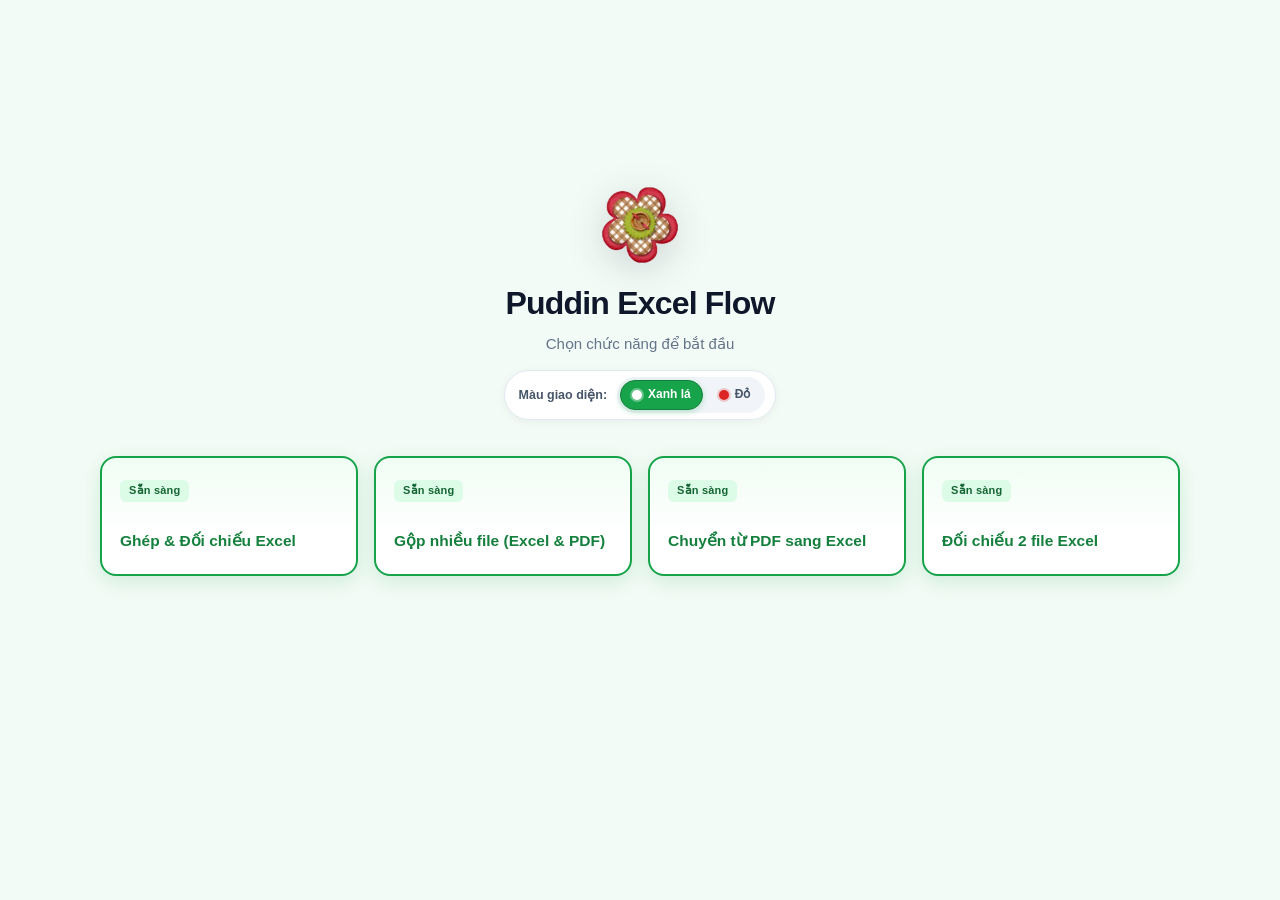
==== commit 631f267e: "feat: add 2-file Excel data diff tool on home screen with reverse statement support and missing/extr" ====
--- a/index.html
+++ b/index.html
@@ -25,6 +25,7 @@
       <button id="navImport" class="ef-nav-tab" type="button" data-nav-import>Ghép &amp; Nhập liệu</button>
       <button id="navMerger" class="ef-nav-tab" type="button">Gộp nhiều file</button>
       <button id="navPdf2Excel" class="ef-nav-tab" type="button">Chuyển PDF sang Excel</button>
+      <button id="navDiff" class="ef-nav-tab" type="button">Đối chiếu 2 file</button>
       <button id="navHistory" class="ef-nav-tab" type="button"><span class="ef-clock">◷</span> Lịch sử</button>
     </nav>
     <div class="ef-header-actions">
@@ -72,6 +73,12 @@
       <button type="button" class="ef-btn-card is-active" data-app-id="pdf2excel" data-app-title="Chuyển từ PDF sang Excel">
         <span class="ef-card-badge">Sẵn sàng</span>
         <span class="ef-card-name">Chuyển từ PDF sang Excel</span>
+      </button>
+
+      <!-- Nút 4: Đối chiếu 2 file Excel (Active) -->
+      <button type="button" class="ef-btn-card is-active" data-app-id="diff" data-app-title="Đối chiếu 2 file Excel">
+        <span class="ef-card-badge">Sẵn sàng</span>
+        <span class="ef-card-name">Đối chiếu 2 file Excel</span>
       </button>
     </div>
   </div>
@@ -454,6 +461,281 @@
     </div>
   </div>
 </section>
+<!-- ================= ĐỐI CHIẾU DỮ LIỆU GIỮA 2 FILE EXCEL ================= -->
+<section id="diffPage" class="section">
+  <div class="ef-page-breadcrumb">
+    <button type="button" class="ef-back-home-btn" data-nav-home>← Quay lại Trang chủ Workspace</button>
+    <span class="ef-badge-active-tool">Công cụ đang mở: Đối chiếu 2 file Excel (Chỉ so sánh sự khác biệt)</span>
+  </div>
+
+  <div class="diff-container">
+    <div class="diff-page-head">
+      <h2>Đối chiếu dữ liệu giữa 2 file Excel</h2>
+      <p class="helper">So sánh khớp hoàn toàn hoặc tìm dòng thiếu, dòng dư, ô sai lệch giữa 2 file Excel. Hỗ trợ chọn cột/dòng cụ thể và đọc ngược thứ tự sao kê.</p>
+    </div>
+
+    <!-- Bước 1: Chọn 2 file -->
+    <div class="diff-files-grid">
+      <!-- File 1 -->
+      <div class="ef-card diff-file-card" id="diffCardA">
+        <div class="diff-file-card-head">
+          <span class="diff-file-badge is-a">File 1</span>
+          <strong id="diffTitleA">File gốc / Sao kê 1</strong>
+        </div>
+        <div class="filebox dropzone diff-dropzone" id="diffDropA" tabindex="0" role="group" aria-label="Chọn File Excel thứ nhất">
+          <input type="file" id="diffInputA" accept=".xlsx,.xlsm,.csv" />
+          <div class="drop-main">
+            <span class="drop-ico">▤</span>
+            <span>
+              <strong>Kéo thả File Excel 1 vào đây hoặc bấm để chọn</strong>
+              <small>Hỗ trợ .xlsx, .xlsm, .csv</small>
+            </span>
+          </div>
+          <div class="filename" id="diffFileNameA">Chưa chọn file</div>
+        </div>
+
+        <div class="diff-file-controls" id="diffControlsA" style="display:none">
+          <div class="diff-ctrl-grid">
+            <div class="field">
+              <label for="diffSheetA">Sheet đối chiếu</label>
+              <select id="diffSheetA"></select>
+            </div>
+            <div class="field">
+              <label for="diffHeaderA">Dòng tiêu đề <small class="muted">(0 = không có)</small></label>
+              <input type="number" id="diffHeaderA" min="0" value="1" />
+            </div>
+            <div class="field">
+              <label for="diffStartA">Từ dòng dữ liệu</label>
+              <input type="number" id="diffStartA" min="1" value="2" />
+            </div>
+            <div class="field">
+              <label for="diffEndA">Đến dòng <small class="muted">(trống = hết)</small></label>
+              <input type="number" id="diffEndA" min="1" placeholder="Cuối file" />
+            </div>
+          </div>
+
+          <div class="field diff-row-pick-field">
+            <label for="diffRowPickA">Chọn các dòng cụ thể <small class="muted">(tùy chọn, VD: 2-20 hoặc 5, 8, 12-15)</small></label>
+            <input type="text" id="diffRowPickA" placeholder="Để trống = lấy hết từ dòng bắt đầu đến kết thúc" />
+          </div>
+
+          <label class="switch diff-reverse-switch" title="Đảo ngược thứ tự các dòng của File 1: dòng cuối lên đầu, dòng đầu xuống cuối (dùng khi 1 file là sao kê ngược chiều với file còn lại)">
+            <input type="checkbox" id="diffReverseA" />
+            <span class="switch-track"></span>
+            <span><strong>Đọc ngược thứ tự dòng File 1</strong> (cuối lên đầu)</span>
+          </label>
+
+          <div class="diff-peek-box" id="diffPeekA"></div>
+        </div>
+      </div>
+
+      <!-- File 2 -->
+      <div class="ef-card diff-file-card" id="diffCardB">
+        <div class="diff-file-card-head">
+          <span class="diff-file-badge is-b">File 2</span>
+          <strong id="diffTitleB">File đối chiếu 2</strong>
+        </div>
+        <div class="filebox dropzone diff-dropzone" id="diffDropB" tabindex="0" role="group" aria-label="Chọn File Excel thứ hai">
+          <input type="file" id="diffInputB" accept=".xlsx,.xlsm,.csv" />
+          <div class="drop-main">
+            <span class="drop-ico">▤</span>
+            <span>
+              <strong>Kéo thả File Excel 2 vào đây hoặc bấm để chọn</strong>
+              <small>Hỗ trợ .xlsx, .xlsm, .csv</small>
+            </span>
+          </div>
+          <div class="filename" id="diffFileNameB">Chưa chọn file</div>
+        </div>
+
+        <div class="diff-file-controls" id="diffControlsB" style="display:none">
+          <div class="diff-ctrl-grid">
+            <div class="field">
+              <label for="diffSheetB">Sheet đối chiếu</label>
+              <select id="diffSheetB"></select>
+            </div>
+            <div class="field">
+              <label for="diffHeaderB">Dòng tiêu đề <small class="muted">(0 = không có)</small></label>
+              <input type="number" id="diffHeaderB" min="0" value="1" />
+            </div>
+            <div class="field">
+              <label for="diffStartB">Từ dòng dữ liệu</label>
+              <input type="number" id="diffStartB" min="1" value="2" />
+            </div>
+            <div class="field">
+              <label for="diffEndB">Đến dòng <small class="muted">(trống = hết)</small></label>
+              <input type="number" id="diffEndB" min="1" placeholder="Cuối file" />
+            </div>
+          </div>
+
+          <div class="field diff-row-pick-field">
+            <label for="diffRowPickB">Chọn các dòng cụ thể <small class="muted">(tùy chọn, VD: 2-20 hoặc 5, 8, 12-15)</small></label>
+            <input type="text" id="diffRowPickB" placeholder="Để trống = lấy hết từ dòng bắt đầu đến kết thúc" />
+          </div>
+
+          <label class="switch diff-reverse-switch" title="Đảo ngược thứ tự các dòng của File 2: dòng cuối lên đầu, dòng đầu xuống cuối (dùng khi sao kê có dòng bắt đầu nằm ở cuối)">
+            <input type="checkbox" id="diffReverseB" />
+            <span class="switch-track"></span>
+            <span><strong>Đọc ngược thứ tự dòng File 2</strong> (cuối lên đầu)</span>
+          </label>
+
+          <div class="diff-peek-box" id="diffPeekB"></div>
+        </div>
+      </div>
+    </div>
+
+    <!-- Bước 2: Phạm vi & Cách đối chiếu -->
+    <div class="ef-card diff-config-card">
+      <div class="diff-config-top">
+        <div>
+          <h3>Phạm vi &amp; Quy tắc đối chiếu</h3>
+          <p class="helper">Chọn đối chiếu cả 2 file, chọn nhiều cột tương ứng, hoặc chọn phạm vi dòng cần so sánh.</p>
+        </div>
+        <div class="diff-scope-tabs" role="tablist" aria-label="Phạm vi đối chiếu">
+          <button type="button" class="diff-scope-tab active" data-diff-scope="all">Cả 2 file (Toàn bộ)</button>
+          <button type="button" class="diff-scope-tab" data-diff-scope="cols">Chọn cột đối chiếu</button>
+          <button type="button" class="diff-scope-tab" data-diff-scope="rows">Chọn dòng đối chiếu</button>
+        </div>
+      </div>
+
+      <!-- Khung chọn cặp cột -->
+      <div class="diff-col-mapper" id="diffColMapper">
+        <div class="diff-mapper-toolbar">
+          <span class="diff-mapper-title" id="diffMapperTitle">Các cặp cột sẽ đối chiếu (<strong id="diffColPairCount">0</strong> cặp)</span>
+          <div class="diff-mapper-actions">
+            <button type="button" class="btn small outline" id="diffAutoMatchByNameBtn">⚡ Tự ghép theo tên tiêu đề</button>
+            <button type="button" class="btn small outline" id="diffAutoMatchByPosBtn">⇄ Ghép tất cả theo vị trí (A↔A...)</button>
+            <button type="button" class="btn small outline" id="diffClearPairsBtn">✕ Bỏ hết cặp</button>
+          </div>
+        </div>
+
+        <div class="diff-pairs-list" id="diffPairsList">
+          <div class="diff-pairs-empty">Hãy tải cả 2 file Excel để chọn cột đối chiếu.</div>
+        </div>
+
+        <div class="diff-add-pair-row">
+          <div class="field">
+            <label for="diffAddColA">Cột của File 1</label>
+            <select id="diffAddColA"></select>
+          </div>
+          <div class="diff-pair-arrow">↔</div>
+          <div class="field">
+            <label for="diffAddColB">Cột của File 2</label>
+            <select id="diffAddColB"></select>
+          </div>
+          <button type="button" class="btn primary" id="diffAddPairBtn">+ Thêm cặp cột</button>
+        </div>
+      </div>
+
+      <!-- Khung chọn dòng nhanh khi ở tab "Chọn dòng đối chiếu" -->
+      <div class="diff-row-scope-box" id="diffRowScopeBox" style="display:none">
+        <div class="diff-row-scope-grid">
+          <div class="field">
+            <label for="diffQuickRowsA">Các dòng cần lấy ở File 1 <small class="muted">(VD: 2-30 hoặc 5,7,10-15)</small></label>
+            <input type="text" id="diffQuickRowsA" placeholder="VD: 2-50 hoặc 5, 8, 12-20" />
+          </div>
+          <div class="field">
+            <label for="diffQuickRowsB">Các dòng cần lấy ở File 2 <small class="muted">(VD: 2-30 hoặc 5,7,10-15)</small></label>
+            <input type="text" id="diffQuickRowsB" placeholder="VD: 2-50 hoặc 5, 8, 12-20" />
+          </div>
+        </div>
+        <p class="helper" style="margin-top:6px">Mẹo: Bạn có thể kết hợp cả lọc dòng này với công tắc <strong>Đọc ngược thứ tự dòng</strong> và chọn cột đối chiếu bên trên.</p>
+      </div>
+
+      <!-- Chế độ đối chiếu & Tùy chọn -->
+      <div class="diff-options-section">
+        <div class="field">
+          <label for="diffCompareMode">Cách đối chiếu dòng dữ liệu</label>
+          <select id="diffCompareMode">
+            <option value="smart">Thông minh theo thứ tự — tự nhận diện dòng khớp, lệch ô, dòng thiếu &amp; dòng dư (Khuyên dùng)</option>
+            <option value="positional">So từng dòng 1-1 theo vị trí (Dòng thứ k của File 1 ↔ Dòng thứ k của File 2)</option>
+            <option value="unordered">Không xét thứ tự — kiểm tra tập dòng khớp, dòng thiếu &amp; dòng dư ở mọi vị trí</option>
+          </select>
+        </div>
+
+        <div class="diff-toggles-grid">
+          <label class="switch">
+            <input type="checkbox" id="diffSkipBlank" checked />
+            <span class="switch-track"></span>
+            <span>Bỏ qua dòng trống hoàn toàn</span>
+          </label>
+          <label class="switch">
+            <input type="checkbox" id="diffTrim" checked />
+            <span class="switch-track"></span>
+            <span>Bỏ khoảng trắng thừa (đầu/cuối &amp; khoảng cách kép)</span>
+          </label>
+          <label class="switch">
+            <input type="checkbox" id="diffFlexNum" checked />
+            <span class="switch-track"></span>
+            <span>Khớp số linh hoạt (1,000 = 1000 = 1000.00)</span>
+          </label>
+          <label class="switch">
+            <input type="checkbox" id="diffCaseSensitive" />
+            <span class="switch-track"></span>
+            <span>Phân biệt chữ HOA / chữ thường</span>
+          </label>
+          <label class="switch">
+            <input type="checkbox" id="diffSkipTotals" />
+            <span class="switch-track"></span>
+            <span>Bỏ dòng tổng cộng (Cộng, Tổng cộng, Total...)</span>
+          </label>
+        </div>
+      </div>
+
+      <div class="diff-actions-bar">
+        <button type="button" class="btn outline" id="diffResetBtn">↺ Làm mới</button>
+        <button type="button" class="btn teal primary-action" id="diffRunBtn" disabled>⌕ Đối chiếu 2 file ngay</button>
+      </div>
+    </div>
+
+    <!-- Bước 3: Kết quả đối chiếu (Không xuất Excel) -->
+    <div class="ef-card diff-result-card" id="diffResultCard" style="display:none">
+      <div class="diff-result-banner" id="diffResultBanner"></div>
+
+      <div class="diff-kpi-filters" id="diffKpiFilters">
+        <button type="button" class="diff-kpi-btn active" data-diff-filter="all">
+          <strong id="diffCountAll">0</strong>
+          <span>Tất cả dòng</span>
+        </button>
+        <button type="button" class="diff-kpi-btn is-match" data-diff-filter="matched">
+          <strong id="diffCountMatched">0</strong>
+          <span>Khớp hoàn toàn</span>
+        </button>
+        <button type="button" class="diff-kpi-btn is-changed" data-diff-filter="changed">
+          <strong id="diffCountChanged">0</strong>
+          <span>Lệch dữ liệu (khác ô)</span>
+        </button>
+        <button type="button" class="diff-kpi-btn is-only-a" data-diff-filter="onlyA">
+          <strong id="diffCountOnlyA">0</strong>
+          <span>Thiếu ở File 2 (Dư File 1)</span>
+        </button>
+        <button type="button" class="diff-kpi-btn is-only-b" data-diff-filter="onlyB">
+          <strong id="diffCountOnlyB">0</strong>
+          <span>Thiếu ở File 1 (Dư File 2)</span>
+        </button>
+      </div>
+
+      <div class="diff-result-toolbar">
+        <div class="diff-result-meta" id="diffResultMeta">0 kết quả</div>
+        <div class="diff-result-controls">
+          <label class="switch" title="Chỉ hiện các dòng có sự khác biệt (Lệch ô, Thiếu, Dư)">
+            <input type="checkbox" id="diffOnlyDiffToggle" />
+            <span class="switch-track"></span>
+            <span>Chỉ xem dòng khác biệt</span>
+          </label>
+          <input type="text" id="diffSearchInput" class="diff-search-input" placeholder="Tìm nội dung hoặc số dòng..." />
+        </div>
+      </div>
+
+      <div class="preview-area diff-table-wrap" id="diffTableWrap"></div>
+
+      <div class="diff-pagination" id="diffPagination">
+        <button type="button" class="btn small outline" id="diffPrevPage">‹ Trước</button>
+        <span id="diffPageInfo">Trang 1 / 1</span>
+        <button type="button" class="btn small outline" id="diffNextPage">Tiếp ›</button>
+      </div>
+    </div>
+  </div>
+</section>
 <section class="section" id="comparePage"><button type="button" class="ef-page-return" data-return-home>← Về trang nhập liệu</button>
 <div class="top"><div><h1>Đối chiếu số liệu trước khi nhập</h1><p class="sub">So tổng số liệu giữa 2 file theo các cột và dòng bạn đã ghép, trước và sau khi nhập dự kiến.</p></div><span class="pill" id="reconBadge">Chưa đối chiếu</span></div>
 <div class="panel"><div class="hrow"><div><h2 style="margin-bottom:7px">Bảng đối chiếu theo cặp cột</h2><p class="helper">Bảng tính chỉ cộng các giá trị số ở những dòng đã ghép; không tự tính lại công thức Excel.</p></div><div class="actions"><button class="btn primary" id="goPreview">↗ Về trang nhập / xem trước</button><button class="btn" disabled="" id="reconDownload">⇩ Xuất CSV đối chiếu</button></div></div>
@@ -485,13 +767,14 @@
 <script src="js/jszip.min.js"></script>
 <script src="js/pdf.min.js"></script>
 <script src="js/pdf-lib.min.js"></script>
-<script src="js/excel-engine.js?v=20261109"></script>
+<script src="js/excel-engine.js?v=20261111"></script>
 <script src="js/preset-manager.js?v=20261109"></script>
 <script src="js/preview.js"></script>
 <script src="js/search-crud.js"></script>
 <script src="js/home.js?v=20261111"></script>
 <script src="js/pdf2excel.js"></script>
 <script src="js/merger.js?v=20261109"></script>
+<script src="js/diff-tool.js?v=20261111"></script>
 
 
 </body></html>
--- a/css/home.css
+++ b/css/home.css
@@ -306,7 +306,7 @@
   align-items: center;
   justify-content: center;
   padding: 40px 20px;
-  max-width: 960px;
+  max-width: 1120px;
   margin: 0 auto;
 }
 
@@ -352,10 +352,10 @@
 /* Lưới các nút chức năng (Minimal Button Grid) */
 .ef-button-grid {
   display: grid;
-  grid-template-columns: repeat(3, 1fr);
-  gap: 18px;
+  grid-template-columns: repeat(4, 1fr);
+  gap: 16px;
   width: 100%;
-  max-width: 960px;
+  max-width: 1100px;
   margin: 0 auto;
 }
 
@@ -679,3 +679,695 @@
     gap: 8px;
   }
 }
+
+/* ==========================================================================
+   ĐỐI CHIẾU DỮ LIỆU GIỮA 2 FILE EXCEL (#diffPage)
+   ========================================================================== */
+.diff-container {
+  max-width: 1320px;
+  margin: 0 auto;
+  display: flex;
+  flex-direction: column;
+  gap: 18px;
+}
+
+.diff-page-head h2 {
+  font-size: 22px;
+  font-weight: 800;
+  color: #0f172a;
+  margin: 0 0 4px;
+}
+
+.diff-files-grid {
+  display: grid;
+  grid-template-columns: 1fr 1fr;
+  gap: 18px;
+  align-items: start;
+}
+
+.diff-file-card {
+  padding: 18px;
+  border-radius: 14px;
+}
+
+.diff-file-card-head {
+  display: flex;
+  align-items: center;
+  gap: 10px;
+  margin-bottom: 12px;
+}
+
+.diff-file-card-head strong {
+  font-size: 15px;
+  color: #0f172a;
+}
+
+.diff-file-badge {
+  font-size: 11px;
+  font-weight: 800;
+  padding: 3px 9px;
+  border-radius: 999px;
+  text-transform: uppercase;
+  letter-spacing: 0.3px;
+}
+
+.diff-file-badge.is-a {
+  background: var(--ef-accent-soft);
+  color: var(--ef-accent-ink);
+  border: 1px solid var(--ef-accent-border);
+}
+
+.diff-file-badge.is-b {
+  background: #e0f2fe;
+  color: #0369a1;
+  border: 1px solid #7dd3fc;
+}
+
+.diff-dropzone {
+  position: relative;
+  min-height: 112px !important;
+  display: flex;
+  flex-direction: column;
+  align-items: center;
+  justify-content: center;
+  text-align: center;
+  padding: 16px !important;
+  cursor: pointer;
+}
+
+.diff-dropzone input[type="file"] {
+  position: absolute;
+  inset: 0;
+  width: 100%;
+  height: 100%;
+  opacity: 0;
+  cursor: pointer;
+  z-index: 2;
+}
+
+.diff-dropzone .drop-main {
+  justify-content: center;
+  padding: 2px 0 6px;
+}
+
+.diff-file-controls {
+  margin-top: 14px;
+  padding-top: 14px;
+  border-top: 1px solid #e2e8f0;
+  display: flex;
+  flex-direction: column;
+  gap: 12px;
+}
+
+.diff-ctrl-grid {
+  display: grid;
+  grid-template-columns: repeat(4, minmax(0, 1fr));
+  gap: 10px;
+}
+
+.diff-ctrl-grid .field label,
+.diff-row-pick-field label {
+  font-size: 11.5px;
+  margin-bottom: 4px;
+}
+
+.diff-ctrl-grid .field select,
+.diff-ctrl-grid .field input,
+.diff-row-pick-field input {
+  min-height: 36px;
+  padding: 6px 10px;
+  font-size: 12.5px;
+}
+
+.diff-reverse-switch {
+  padding: 10px 12px;
+  background: var(--ef-accent-softer);
+  border: 1px solid var(--ef-accent-border);
+  border-radius: 10px;
+  font-size: 12.5px !important;
+  color: var(--ef-accent-ink) !important;
+}
+
+.diff-peek-box {
+  background: #f8fafc;
+  border: 1px solid #e2e8f0;
+  border-radius: 10px;
+  padding: 10px;
+}
+
+.diff-peek-summary {
+  display: flex;
+  justify-content: space-between;
+  align-items: center;
+  gap: 8px;
+  flex-wrap: wrap;
+  font-size: 11.5px;
+  color: #475569;
+  margin-bottom: 8px;
+}
+
+.diff-peek-summary em {
+  color: var(--ef-accent-dark);
+  font-style: normal;
+  font-weight: 700;
+}
+
+.diff-peek-err {
+  color: #b91c1c;
+  font-size: 12px;
+  font-weight: 600;
+}
+
+.diff-peek-table-wrap {
+  overflow-x: auto;
+  border: 1px solid #e2e8f0;
+  border-radius: 8px;
+  background: #ffffff;
+}
+
+.diff-peek-table {
+  width: 100%;
+  border-collapse: collapse;
+  font-size: 11px;
+  white-space: nowrap;
+}
+
+.diff-peek-table th,
+.diff-peek-table td {
+  padding: 5px 8px;
+  border-bottom: 1px solid #f1f5f9;
+  text-align: left;
+  max-width: 150px;
+  overflow: hidden;
+  text-overflow: ellipsis;
+}
+
+.diff-peek-table th {
+  background: #f1f5f9;
+  color: #334155;
+  font-weight: 700;
+}
+
+.diff-peek-rnum {
+  font-weight: 700;
+  color: var(--ef-accent-dark);
+}
+
+.diff-peek-dots td {
+  text-align: center;
+  color: #94a3b8;
+  background: #fafcff;
+}
+
+/* Config Card */
+.diff-config-card {
+  padding: 18px 20px;
+  border-radius: 14px;
+  display: flex;
+  flex-direction: column;
+  gap: 16px;
+}
+
+.diff-config-top {
+  display: flex;
+  align-items: center;
+  justify-content: space-between;
+  gap: 14px;
+  flex-wrap: wrap;
+}
+
+.diff-config-top h3 {
+  margin: 0 0 2px;
+  font-size: 16px;
+  color: #0f172a;
+}
+
+.diff-scope-tabs {
+  display: inline-flex;
+  gap: 6px;
+  background: #f1f5f9;
+  padding: 4px;
+  border-radius: 10px;
+  flex-wrap: wrap;
+}
+
+.diff-scope-tab {
+  border: 0;
+  background: transparent;
+  color: #475569;
+  font-size: 12.5px;
+  font-weight: 700;
+  padding: 7px 13px;
+  border-radius: 8px;
+  cursor: pointer;
+  transition: all 0.16s ease;
+}
+
+.diff-scope-tab:hover {
+  background: #e2e8f0;
+  color: #0f172a;
+}
+
+.diff-scope-tab.active {
+  background: var(--ef-accent);
+  color: #ffffff;
+  box-shadow: 0 2px 8px var(--ef-accent-shadow);
+}
+
+.diff-col-mapper {
+  background: #f8fafc;
+  border: 1px solid #e2e8f0;
+  border-radius: 12px;
+  padding: 14px;
+  display: flex;
+  flex-direction: column;
+  gap: 12px;
+}
+
+.diff-mapper-toolbar {
+  display: flex;
+  align-items: center;
+  justify-content: space-between;
+  gap: 10px;
+  flex-wrap: wrap;
+}
+
+.diff-mapper-title {
+  font-size: 13px;
+  font-weight: 700;
+  color: #1e293b;
+}
+
+.diff-mapper-actions {
+  display: flex;
+  gap: 6px;
+  flex-wrap: wrap;
+}
+
+.diff-mapper-actions .btn.small {
+  padding: 5px 10px;
+  min-height: 30px;
+  font-size: 11.5px;
+}
+
+.diff-pairs-list {
+  display: flex;
+  flex-wrap: wrap;
+  gap: 8px;
+  max-height: 190px;
+  overflow-y: auto;
+}
+
+.diff-pairs-empty {
+  width: 100%;
+  padding: 16px;
+  text-align: center;
+  color: #64748b;
+  font-size: 12.5px;
+  background: #ffffff;
+  border: 1px dashed #cbd5e1;
+  border-radius: 8px;
+}
+
+.diff-pair-chip {
+  display: inline-flex;
+  align-items: center;
+  gap: 7px;
+  background: #ffffff;
+  border: 1px solid #cbd5e1;
+  border-radius: 8px;
+  padding: 5px 8px 5px 6px;
+  font-size: 12px;
+}
+
+.diff-pair-idx {
+  width: 20px;
+  height: 20px;
+  border-radius: 6px;
+  background: var(--ef-accent-soft);
+  color: var(--ef-accent-ink);
+  font-weight: 800;
+  font-size: 11px;
+  display: grid;
+  place-items: center;
+}
+
+.diff-pair-side {
+  max-width: 190px;
+  overflow: hidden;
+  text-overflow: ellipsis;
+  white-space: nowrap;
+  font-weight: 600;
+  color: #1e293b;
+}
+
+.diff-pair-sep {
+  color: var(--ef-accent);
+  font-weight: 800;
+}
+
+.diff-pair-remove {
+  border: 0;
+  background: #fee2e2;
+  color: #b91c1c;
+  width: 20px;
+  height: 20px;
+  border-radius: 6px;
+  font-weight: 800;
+  font-size: 13px;
+  line-height: 1;
+  display: grid;
+  place-items: center;
+  cursor: pointer;
+}
+
+.diff-add-pair-row {
+  display: grid;
+  grid-template-columns: minmax(0, 1fr) 24px minmax(0, 1fr) auto;
+  gap: 10px;
+  align-items: end;
+  padding-top: 8px;
+  border-top: 1px solid #e2e8f0;
+}
+
+.diff-add-pair-row .field label {
+  font-size: 11.5px;
+  margin-bottom: 4px;
+}
+
+.diff-add-pair-row select {
+  min-height: 36px;
+}
+
+.diff-pair-arrow {
+  text-align: center;
+  padding-bottom: 8px;
+  color: var(--ef-accent);
+  font-weight: 800;
+}
+
+.diff-row-scope-box {
+  background: var(--ef-accent-softer);
+  border: 1px solid var(--ef-accent-border);
+  border-radius: 12px;
+  padding: 14px;
+}
+
+.diff-row-scope-grid {
+  display: grid;
+  grid-template-columns: 1fr 1fr;
+  gap: 14px;
+}
+
+.diff-options-section {
+  display: flex;
+  flex-direction: column;
+  gap: 12px;
+}
+
+.diff-toggles-grid {
+  display: flex;
+  flex-wrap: wrap;
+  gap: 10px 20px;
+  padding: 12px 14px;
+  background: #f8fafc;
+  border: 1px solid #e2e8f0;
+  border-radius: 10px;
+}
+
+.diff-actions-bar {
+  display: flex;
+  justify-content: flex-end;
+  gap: 10px;
+  flex-wrap: wrap;
+}
+
+/* Kết quả đối chiếu */
+.diff-result-card {
+  padding: 20px;
+  border-radius: 14px;
+  display: flex;
+  flex-direction: column;
+  gap: 16px;
+}
+
+.diff-result-banner {
+  display: flex;
+  align-items: center;
+  gap: 14px;
+  padding: 14px 16px;
+  border-radius: 12px;
+  border: 1px solid #cbd5e1;
+}
+
+.diff-result-banner.is-perfect {
+  background: #f0fdf4;
+  border-color: #86efac;
+  color: #166534;
+}
+
+.diff-result-banner.is-diff {
+  background: #fff7ed;
+  border-color: #fdba74;
+  color: #9a3412;
+}
+
+.diff-result-banner.is-warn {
+  background: #fefce8;
+  border-color: #fde047;
+  color: #854d0e;
+}
+
+.diff-banner-icon {
+  width: 36px;
+  height: 36px;
+  border-radius: 10px;
+  background: rgba(255, 255, 255, 0.85);
+  display: grid;
+  place-items: center;
+  font-size: 18px;
+  font-weight: 900;
+  flex-shrink: 0;
+}
+
+.diff-result-banner strong {
+  display: block;
+  font-size: 15px;
+  margin-bottom: 2px;
+}
+
+.diff-result-banner p {
+  margin: 0;
+  font-size: 13px;
+}
+
+.diff-kpi-filters {
+  display: grid;
+  grid-template-columns: repeat(5, 1fr);
+  gap: 10px;
+}
+
+.diff-kpi-btn {
+  appearance: none;
+  background: #f8fafc;
+  border: 1.5px solid #e2e8f0;
+  border-radius: 11px;
+  padding: 11px 12px;
+  text-align: left;
+  cursor: pointer;
+  transition: all 0.15s ease;
+}
+
+.diff-kpi-btn strong {
+  display: block;
+  font-size: 21px;
+  font-weight: 850;
+  color: #0f172a;
+  line-height: 1.1;
+}
+
+.diff-kpi-btn span {
+  display: block;
+  margin-top: 4px;
+  font-size: 11.5px;
+  font-weight: 650;
+  color: #475569;
+}
+
+.diff-kpi-btn:hover {
+  border-color: #cbd5e1;
+  transform: translateY(-1px);
+}
+
+.diff-kpi-btn.active {
+  border-color: var(--ef-accent);
+  background: var(--ef-accent-softer);
+  box-shadow: 0 3px 10px var(--ef-accent-shadow);
+}
+
+.diff-kpi-btn.is-match strong { color: #15803d; }
+.diff-kpi-btn.is-changed strong { color: #c2410c; }
+.diff-kpi-btn.is-only-a strong { color: #be123c; }
+.diff-kpi-btn.is-only-b strong { color: #0369a1; }
+
+.diff-result-toolbar {
+  display: flex;
+  align-items: center;
+  justify-content: space-between;
+  gap: 12px;
+  flex-wrap: wrap;
+}
+
+.diff-result-meta {
+  font-size: 13px;
+  font-weight: 700;
+  color: #334155;
+}
+
+.diff-result-controls {
+  display: flex;
+  align-items: center;
+  gap: 14px;
+  flex-wrap: wrap;
+}
+
+.diff-search-input {
+  min-width: 240px;
+  padding: 7px 12px;
+  font-size: 12.5px;
+  border: 1px solid #cbd5e1;
+  border-radius: 8px;
+  background: #ffffff;
+}
+
+.diff-table-wrap {
+  max-height: 540px;
+  overflow: auto;
+  margin-top: 0 !important;
+}
+
+.diff-result-table td,
+.diff-result-table th {
+  vertical-align: middle;
+}
+
+.diff-rnum {
+  font-size: 11.5px;
+  font-weight: 700;
+  color: #475569;
+  white-space: nowrap;
+}
+
+.diff-status-badge {
+  display: inline-flex;
+  align-items: center;
+  padding: 3px 8px;
+  border-radius: 999px;
+  font-size: 11px;
+  font-weight: 750;
+  white-space: nowrap;
+}
+
+.diff-status-badge.is-match {
+  background: #dcfce7;
+  color: #166534;
+}
+
+.diff-status-badge.is-changed {
+  background: #ffedd5;
+  color: #9a3412;
+}
+
+.diff-status-badge.is-only-a {
+  background: #ffe4e6;
+  color: #9f1239;
+}
+
+.diff-status-badge.is-only-b {
+  background: #e0f2fe;
+  color: #075985;
+}
+
+.diff-row.is-changed td {
+  background: #fffaf5 !important;
+}
+
+.diff-row.is-onlyA td {
+  background: #fff5f6 !important;
+}
+
+.diff-row.is-onlyB td {
+  background: #f4faff !important;
+}
+
+.diff-cell-mismatch {
+  background: #ffedd5 !important;
+  white-space: normal !important;
+  min-width: 165px;
+  max-width: 280px !important;
+}
+
+.diff-val-pair {
+  display: flex;
+  flex-direction: column;
+  gap: 3px;
+}
+
+.diff-val-tag {
+  display: block;
+  padding: 2px 6px;
+  border-radius: 5px;
+  font-size: 11.5px;
+  line-height: 1.35;
+  word-break: break-word;
+}
+
+.diff-val-tag.is-a {
+  background: #fee2e2;
+  color: #991b1b;
+}
+
+.diff-val-tag.is-b {
+  background: #dbeafe;
+  color: #1e40af;
+}
+
+.diff-pagination {
+  display: flex;
+  align-items: center;
+  justify-content: flex-end;
+  gap: 10px;
+  font-size: 12.5px;
+  color: #475569;
+}
+
+@media (max-width: 960px) {
+  .diff-files-grid {
+    grid-template-columns: 1fr;
+  }
+  .diff-kpi-filters {
+    grid-template-columns: repeat(2, 1fr);
+  }
+  .diff-ctrl-grid {
+    grid-template-columns: repeat(2, minmax(0, 1fr));
+  }
+}
+
+@media (max-width: 640px) {
+  .diff-add-pair-row {
+    grid-template-columns: 1fr;
+  }
+  .diff-pair-arrow {
+    display: none;
+  }
+  .diff-row-scope-grid {
+    grid-template-columns: 1fr;
+  }
+  .diff-kpi-filters {
+    grid-template-columns: 1fr 1fr;
+  }
+  .diff-search-input {
+    width: 100%;
+    min-width: 0;
+  }
+}
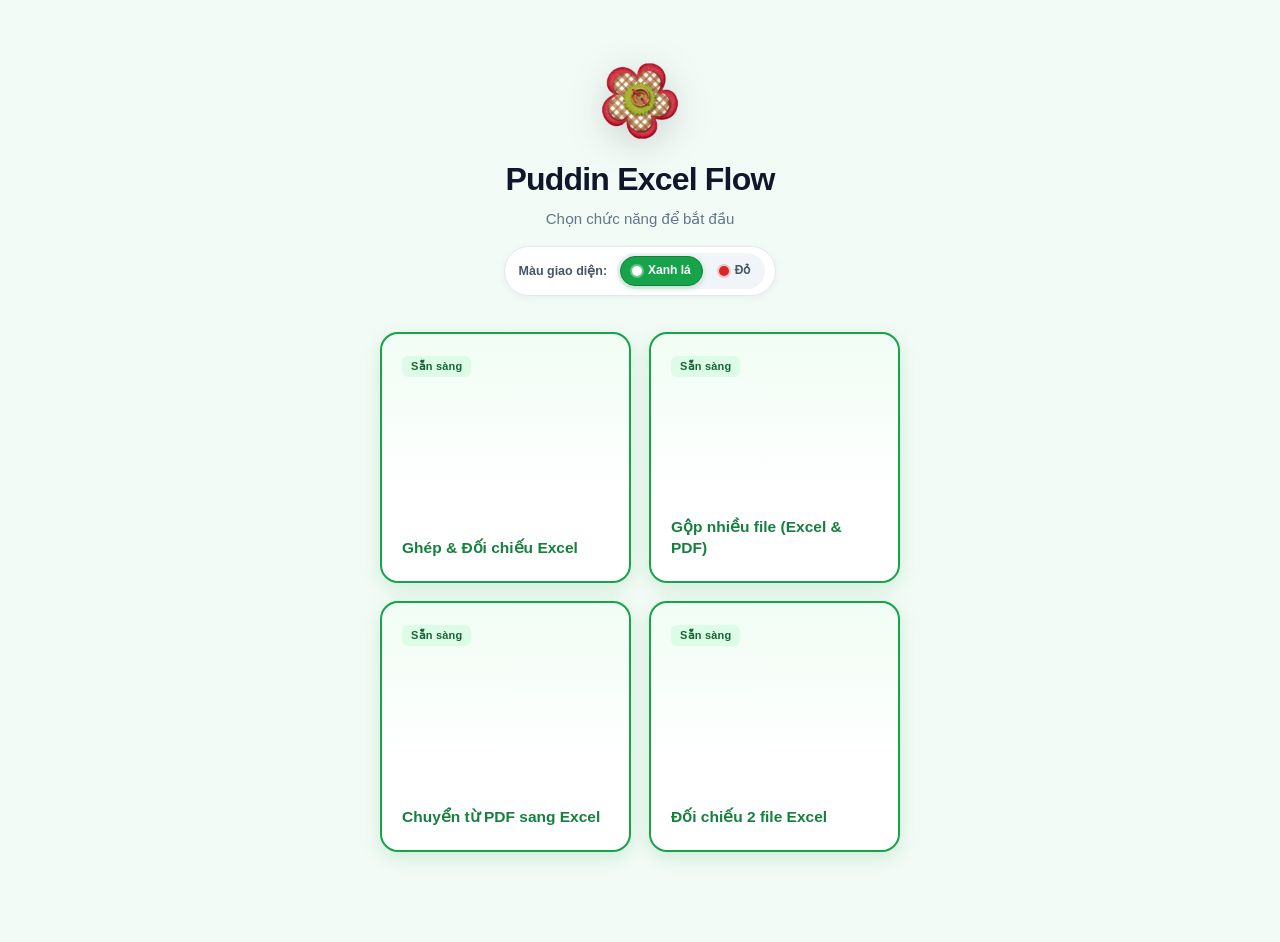
==== commit 928da575: "style: arrange home screen cards in 2x2 square layout" ====
--- a/index.html
+++ b/index.html
@@ -8,7 +8,7 @@
 (function(){try{var t=localStorage.getItem('puddin_ef_theme');if(t==='red'||t==='green'){document.documentElement.setAttribute('data-theme',t);}}catch(e){}})();
 </script>
 <link rel="stylesheet" href="css/style.css?v=20261111">
-<link rel="stylesheet" href="css/home.css?v=20261111">
+<link rel="stylesheet" href="css/home.css?v=20261111_2">
 </head>
 <body>
 <div class="ef-app">
--- a/css/home.css
+++ b/css/home.css
@@ -349,13 +349,13 @@
   font-weight: 500;
 }
 
-/* Lưới các nút chức năng (Minimal Button Grid) */
+/* Lưới các nút chức năng (Layout vuông 2x2: 2 cái trên, 2 cái dưới) */
 .ef-button-grid {
   display: grid;
-  grid-template-columns: repeat(4, 1fr);
-  gap: 16px;
+  grid-template-columns: repeat(2, 1fr);
+  gap: 18px;
   width: 100%;
-  max-width: 1100px;
+  max-width: 520px;
   margin: 0 auto;
 }
 
@@ -364,9 +364,10 @@
   appearance: none;
   background: #ffffff;
   border: 1.5px solid #e2e8f0;
-  border-radius: 16px;
-  padding: 22px 18px;
-  min-height: 120px;
+  border-radius: 18px;
+  padding: 22px 20px;
+  aspect-ratio: 1 / 1;
+  min-height: 200px;
   display: flex;
   flex-direction: column;
   justify-content: space-between;
@@ -672,7 +673,16 @@
 
 @media (max-width: 480px) {
   .ef-button-grid {
-    grid-template-columns: 1fr;
+    grid-template-columns: repeat(2, 1fr);
+    gap: 12px;
+  }
+  .ef-btn-card {
+    min-height: 145px;
+    padding: 16px 14px;
+    border-radius: 15px;
+  }
+  .ef-card-name {
+    font-size: 14px;
   }
   .ef-home-theme-wrap {
     padding: 6px 8px 6px 12px;
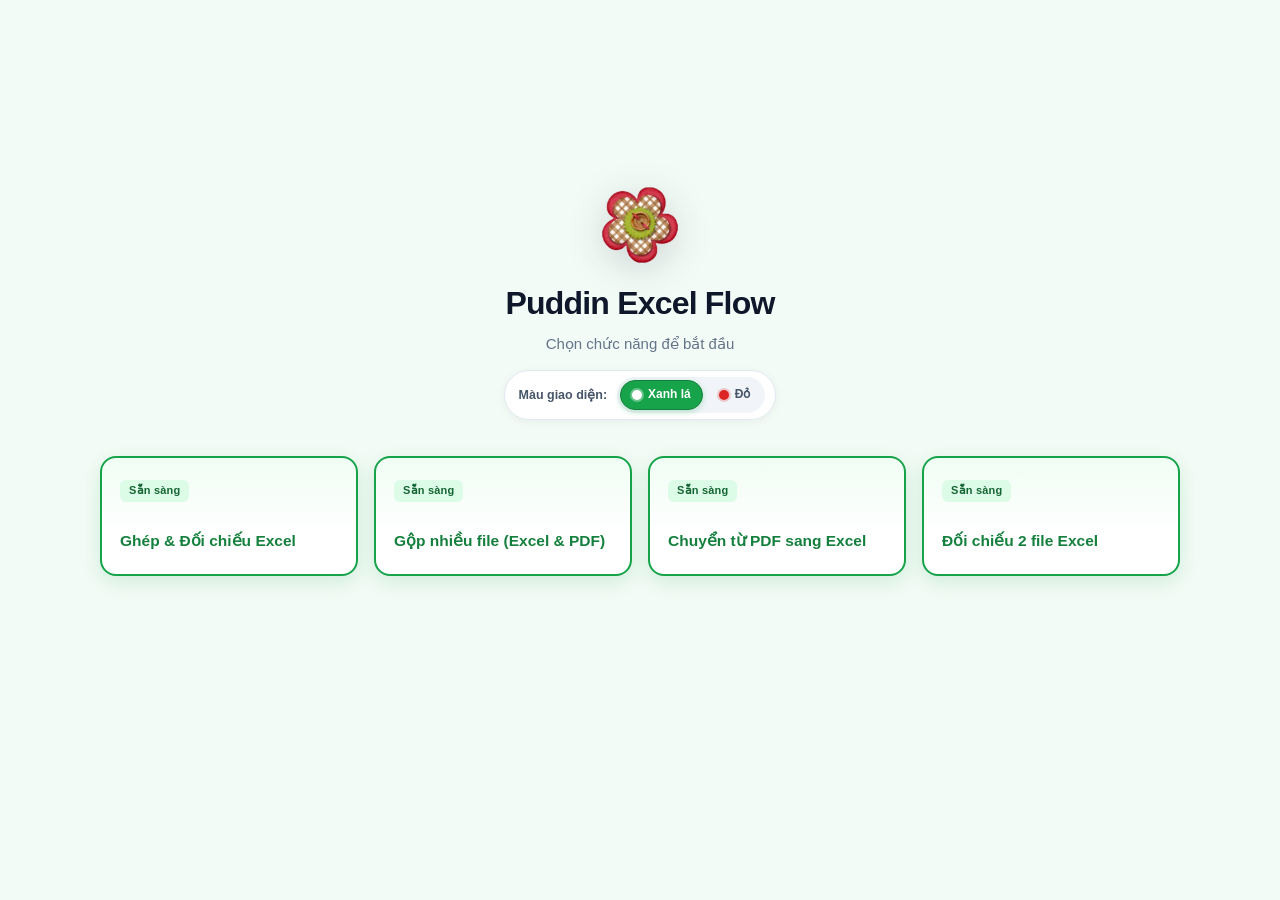
==== commit f1aea6b5: "style: restore 4 horizontal cards layout on home screen" ====
--- a/index.html
+++ b/index.html
@@ -8,7 +8,7 @@
 (function(){try{var t=localStorage.getItem('puddin_ef_theme');if(t==='red'||t==='green'){document.documentElement.setAttribute('data-theme',t);}}catch(e){}})();
 </script>
 <link rel="stylesheet" href="css/style.css?v=20261111">
-<link rel="stylesheet" href="css/home.css?v=20261111_2">
+<link rel="stylesheet" href="css/home.css?v=20261111_4">
 </head>
 <body>
 <div class="ef-app">
--- a/css/home.css
+++ b/css/home.css
@@ -349,13 +349,13 @@
   font-weight: 500;
 }
 
-/* Lưới các nút chức năng (Layout vuông 2x2: 2 cái trên, 2 cái dưới) */
+/* Lưới các nút chức năng (4 nút nằm ngang) */
 .ef-button-grid {
   display: grid;
-  grid-template-columns: repeat(2, 1fr);
-  gap: 18px;
+  grid-template-columns: repeat(4, 1fr);
+  gap: 16px;
   width: 100%;
-  max-width: 520px;
+  max-width: 1100px;
   margin: 0 auto;
 }
 
@@ -364,10 +364,9 @@
   appearance: none;
   background: #ffffff;
   border: 1.5px solid #e2e8f0;
-  border-radius: 18px;
-  padding: 22px 20px;
-  aspect-ratio: 1 / 1;
-  min-height: 200px;
+  border-radius: 16px;
+  padding: 22px 18px;
+  min-height: 120px;
   display: flex;
   flex-direction: column;
   justify-content: space-between;
@@ -673,16 +672,7 @@
 
 @media (max-width: 480px) {
   .ef-button-grid {
-    grid-template-columns: repeat(2, 1fr);
-    gap: 12px;
-  }
-  .ef-btn-card {
-    min-height: 145px;
-    padding: 16px 14px;
-    border-radius: 15px;
-  }
-  .ef-card-name {
-    font-size: 14px;
+    grid-template-columns: 1fr;
   }
   .ef-home-theme-wrap {
     padding: 6px 8px 6px 12px;
@@ -710,14 +700,18 @@
 
 .diff-files-grid {
   display: grid;
-  grid-template-columns: 1fr 1fr;
+  grid-template-columns: repeat(2, minmax(0, 1fr));
   gap: 18px;
-  align-items: start;
+  align-items: stretch;
 }
 
 .diff-file-card {
   padding: 18px;
   border-radius: 14px;
+  display: flex;
+  flex-direction: column;
+  height: 100%;
+  min-width: 0;
 }
 
 .diff-file-card-head {
@@ -787,24 +781,32 @@
   display: flex;
   flex-direction: column;
   gap: 12px;
+  flex: 1;
 }
 
 .diff-ctrl-grid {
   display: grid;
   grid-template-columns: repeat(4, minmax(0, 1fr));
   gap: 10px;
+  align-items: end;
+}
+
+.diff-ctrl-grid .field {
+  min-width: 0;
 }
 
 .diff-ctrl-grid .field label,
 .diff-row-pick-field label {
   font-size: 11.5px;
   margin-bottom: 4px;
+  line-height: 1.3;
 }
 
 .diff-ctrl-grid .field select,
 .diff-ctrl-grid .field input,
 .diff-row-pick-field input {
   min-height: 36px;
+  height: 36px;
   padding: 6px 10px;
   font-size: 12.5px;
 }
@@ -823,6 +825,9 @@
   border: 1px solid #e2e8f0;
   border-radius: 10px;
   padding: 10px;
+  flex: 1;
+  display: flex;
+  flex-direction: column;
 }
 
 .diff-peek-summary {
@@ -853,6 +858,7 @@
   border: 1px solid #e2e8f0;
   border-radius: 8px;
   background: #ffffff;
+  flex: 1;
 }
 
 .diff-peek-table {
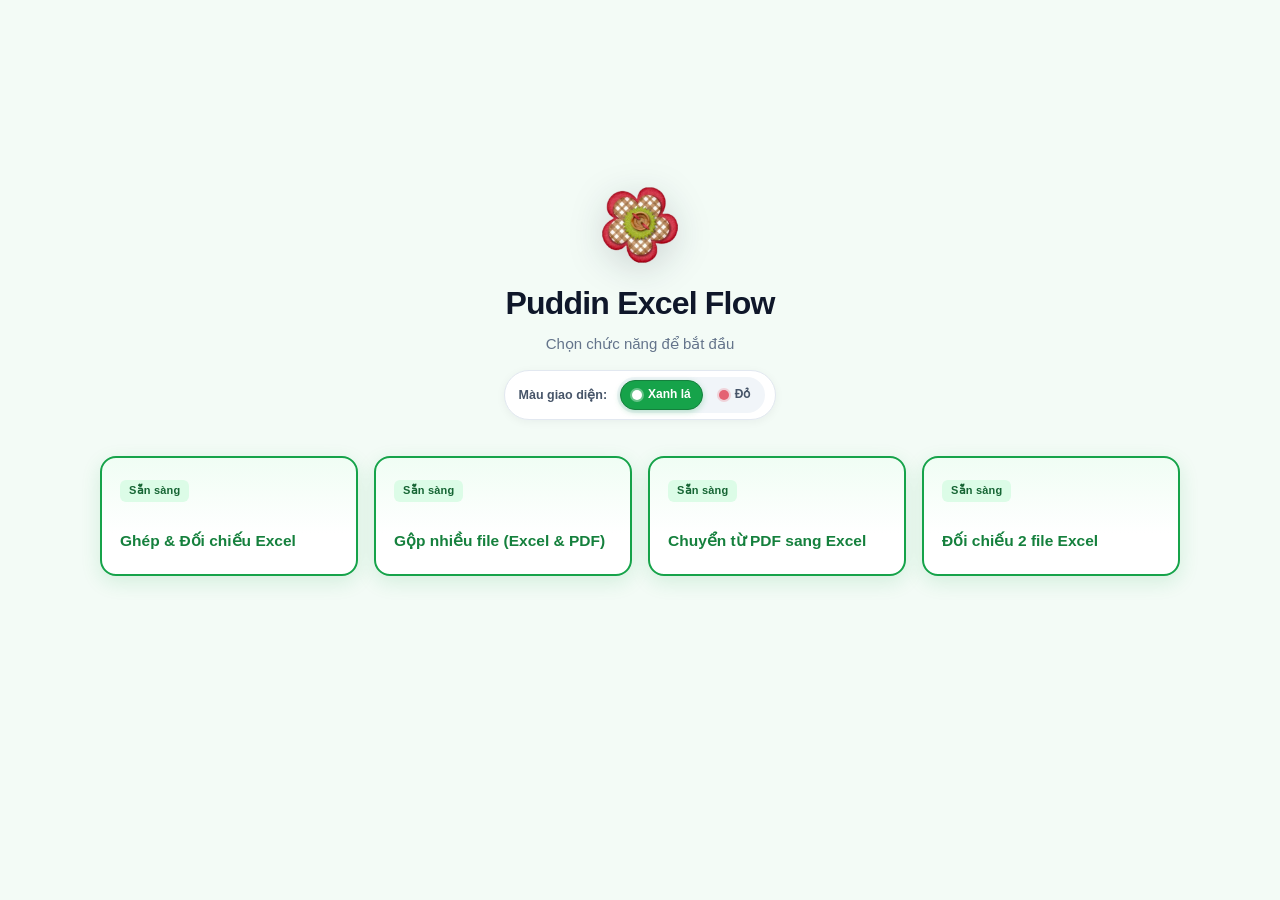
==== commit 3b7c6ab4: "style: soft rose-red theme, move basic diff rules above files, collapse advanced rules below" ====
--- a/index.html
+++ b/index.html
@@ -8,7 +8,7 @@
 (function(){try{var t=localStorage.getItem('puddin_ef_theme');if(t==='red'||t==='green'){document.documentElement.setAttribute('data-theme',t);}}catch(e){}})();
 </script>
 <link rel="stylesheet" href="css/style.css?v=20261111">
-<link rel="stylesheet" href="css/home.css?v=20261111_4">
+<link rel="stylesheet" href="css/home.css?v=20261111_5">
 </head>
 <body>
 <div class="ef-app">
@@ -471,10 +471,38 @@
   <div class="diff-container">
     <div class="diff-page-head">
       <h2>Đối chiếu dữ liệu giữa 2 file Excel</h2>
-      <p class="helper">So sánh khớp hoàn toàn hoặc tìm dòng thiếu, dòng dư, ô sai lệch giữa 2 file Excel. Hỗ trợ chọn cột/dòng cụ thể và đọc ngược thứ tự sao kê.</p>
-    </div>
-
-    <!-- Bước 1: Chọn 2 file -->
+      <p class="helper">Chọn 2 file Excel bên dưới rồi bấm <strong>Đối chiếu 2 file ngay</strong>. Hỗ trợ chọn cột/dòng cụ thể, đọc ngược sao kê và tìm dòng thiếu/dư.</p>
+    </div>
+
+    <!-- Quy tắc cơ bản & Nút đối chiếu ngay (Đặt trên cùng) -->
+    <div class="ef-card diff-quick-bar">
+      <div class="diff-quick-row">
+        <div class="diff-quick-group">
+          <span class="diff-quick-label">Phạm vi đối chiếu:</span>
+          <div class="diff-scope-tabs" role="tablist" aria-label="Phạm vi đối chiếu">
+            <button type="button" class="diff-scope-tab active" data-diff-scope="all">Cả 2 file (Toàn bộ)</button>
+            <button type="button" class="diff-scope-tab" data-diff-scope="cols">Chọn cột đối chiếu</button>
+            <button type="button" class="diff-scope-tab" data-diff-scope="rows">Chọn dòng đối chiếu</button>
+          </div>
+        </div>
+
+        <div class="diff-quick-group diff-quick-mode">
+          <label class="diff-quick-label" for="diffCompareMode">Cách đối chiếu:</label>
+          <select id="diffCompareMode">
+            <option value="smart">Thông minh theo thứ tự (Khớp, lệch, thiếu, dư)</option>
+            <option value="positional">So từng dòng 1-1 theo vị trí (k ↔ k)</option>
+            <option value="unordered">Không xét thứ tự (Tìm trùng, thiếu, dư)</option>
+          </select>
+        </div>
+
+        <div class="diff-quick-actions">
+          <button type="button" class="btn outline" id="diffResetBtn">↺ Làm mới</button>
+          <button type="button" class="btn teal primary-action" id="diffRunBtn" disabled>⌕ Đối chiếu 2 file ngay</button>
+        </div>
+      </div>
+    </div>
+
+    <!-- Chọn 2 file -->
     <div class="diff-files-grid">
       <!-- File 1 -->
       <div class="ef-card diff-file-card" id="diffCardA">
@@ -514,11 +542,6 @@
             </div>
           </div>
 
-          <div class="field diff-row-pick-field">
-            <label for="diffRowPickA">Chọn các dòng cụ thể <small class="muted">(tùy chọn, VD: 2-20 hoặc 5, 8, 12-15)</small></label>
-            <input type="text" id="diffRowPickA" placeholder="Để trống = lấy hết từ dòng bắt đầu đến kết thúc" />
-          </div>
-
           <label class="switch diff-reverse-switch" title="Đảo ngược thứ tự các dòng của File 1: dòng cuối lên đầu, dòng đầu xuống cuối (dùng khi 1 file là sao kê ngược chiều với file còn lại)">
             <input type="checkbox" id="diffReverseA" />
             <span class="switch-track"></span>
@@ -567,11 +590,6 @@
             </div>
           </div>
 
-          <div class="field diff-row-pick-field">
-            <label for="diffRowPickB">Chọn các dòng cụ thể <small class="muted">(tùy chọn, VD: 2-20 hoặc 5, 8, 12-15)</small></label>
-            <input type="text" id="diffRowPickB" placeholder="Để trống = lấy hết từ dòng bắt đầu đến kết thúc" />
-          </div>
-
           <label class="switch diff-reverse-switch" title="Đảo ngược thứ tự các dòng của File 2: dòng cuối lên đầu, dòng đầu xuống cuối (dùng khi sao kê có dòng bắt đầu nằm ở cuối)">
             <input type="checkbox" id="diffReverseB" />
             <span class="switch-track"></span>
@@ -583,109 +601,90 @@
       </div>
     </div>
 
-    <!-- Bước 2: Phạm vi & Cách đối chiếu -->
-    <div class="ef-card diff-config-card">
-      <div class="diff-config-top">
-        <div>
-          <h3>Phạm vi &amp; Quy tắc đối chiếu</h3>
-          <p class="helper">Chọn đối chiếu cả 2 file, chọn nhiều cột tương ứng, hoặc chọn phạm vi dòng cần so sánh.</p>
-        </div>
-        <div class="diff-scope-tabs" role="tablist" aria-label="Phạm vi đối chiếu">
-          <button type="button" class="diff-scope-tab active" data-diff-scope="all">Cả 2 file (Toàn bộ)</button>
-          <button type="button" class="diff-scope-tab" data-diff-scope="cols">Chọn cột đối chiếu</button>
-          <button type="button" class="diff-scope-tab" data-diff-scope="rows">Chọn dòng đối chiếu</button>
-        </div>
-      </div>
-
-      <!-- Khung chọn cặp cột -->
-      <div class="diff-col-mapper" id="diffColMapper">
-        <div class="diff-mapper-toolbar">
-          <span class="diff-mapper-title" id="diffMapperTitle">Các cặp cột sẽ đối chiếu (<strong id="diffColPairCount">0</strong> cặp)</span>
-          <div class="diff-mapper-actions">
-            <button type="button" class="btn small outline" id="diffAutoMatchByNameBtn">⚡ Tự ghép theo tên tiêu đề</button>
-            <button type="button" class="btn small outline" id="diffAutoMatchByPosBtn">⇄ Ghép tất cả theo vị trí (A↔A...)</button>
-            <button type="button" class="btn small outline" id="diffClearPairsBtn">✕ Bỏ hết cặp</button>
-          </div>
-        </div>
-
-        <div class="diff-pairs-list" id="diffPairsList">
-          <div class="diff-pairs-empty">Hãy tải cả 2 file Excel để chọn cột đối chiếu.</div>
-        </div>
-
-        <div class="diff-add-pair-row">
-          <div class="field">
-            <label for="diffAddColA">Cột của File 1</label>
-            <select id="diffAddColA"></select>
-          </div>
-          <div class="diff-pair-arrow">↔</div>
-          <div class="field">
-            <label for="diffAddColB">Cột của File 2</label>
-            <select id="diffAddColB"></select>
-          </div>
-          <button type="button" class="btn primary" id="diffAddPairBtn">+ Thêm cặp cột</button>
-        </div>
-      </div>
-
-      <!-- Khung chọn dòng nhanh khi ở tab "Chọn dòng đối chiếu" -->
-      <div class="diff-row-scope-box" id="diffRowScopeBox" style="display:none">
-        <div class="diff-row-scope-grid">
-          <div class="field">
-            <label for="diffQuickRowsA">Các dòng cần lấy ở File 1 <small class="muted">(VD: 2-30 hoặc 5,7,10-15)</small></label>
-            <input type="text" id="diffQuickRowsA" placeholder="VD: 2-50 hoặc 5, 8, 12-20" />
-          </div>
-          <div class="field">
-            <label for="diffQuickRowsB">Các dòng cần lấy ở File 2 <small class="muted">(VD: 2-30 hoặc 5,7,10-15)</small></label>
-            <input type="text" id="diffQuickRowsB" placeholder="VD: 2-50 hoặc 5, 8, 12-20" />
-          </div>
-        </div>
-        <p class="helper" style="margin-top:6px">Mẹo: Bạn có thể kết hợp cả lọc dòng này với công tắc <strong>Đọc ngược thứ tự dòng</strong> và chọn cột đối chiếu bên trên.</p>
-      </div>
-
-      <!-- Chế độ đối chiếu & Tùy chọn -->
-      <div class="diff-options-section">
-        <div class="field">
-          <label for="diffCompareMode">Cách đối chiếu dòng dữ liệu</label>
-          <select id="diffCompareMode">
-            <option value="smart">Thông minh theo thứ tự — tự nhận diện dòng khớp, lệch ô, dòng thiếu &amp; dòng dư (Khuyên dùng)</option>
-            <option value="positional">So từng dòng 1-1 theo vị trí (Dòng thứ k của File 1 ↔ Dòng thứ k của File 2)</option>
-            <option value="unordered">Không xét thứ tự — kiểm tra tập dòng khớp, dòng thiếu &amp; dòng dư ở mọi vị trí</option>
-          </select>
-        </div>
-
-        <div class="diff-toggles-grid">
-          <label class="switch">
-            <input type="checkbox" id="diffSkipBlank" checked />
-            <span class="switch-track"></span>
-            <span>Bỏ qua dòng trống hoàn toàn</span>
-          </label>
-          <label class="switch">
-            <input type="checkbox" id="diffTrim" checked />
-            <span class="switch-track"></span>
-            <span>Bỏ khoảng trắng thừa (đầu/cuối &amp; khoảng cách kép)</span>
-          </label>
-          <label class="switch">
-            <input type="checkbox" id="diffFlexNum" checked />
-            <span class="switch-track"></span>
-            <span>Khớp số linh hoạt (1,000 = 1000 = 1000.00)</span>
-          </label>
-          <label class="switch">
-            <input type="checkbox" id="diffCaseSensitive" />
-            <span class="switch-track"></span>
-            <span>Phân biệt chữ HOA / chữ thường</span>
-          </label>
-          <label class="switch">
-            <input type="checkbox" id="diffSkipTotals" />
-            <span class="switch-track"></span>
-            <span>Bỏ dòng tổng cộng (Cộng, Tổng cộng, Total...)</span>
-          </label>
-        </div>
-      </div>
-
-      <div class="diff-actions-bar">
-        <button type="button" class="btn outline" id="diffResetBtn">↺ Làm mới</button>
-        <button type="button" class="btn teal primary-action" id="diffRunBtn" disabled>⌕ Đối chiếu 2 file ngay</button>
-      </div>
-    </div>
+    <!-- Quy tắc nâng cao (Đặt ở dưới, thu gọn mặc định) -->
+    <details class="ef-card diff-advanced-card" id="diffAdvancedDetails">
+      <summary class="diff-advanced-summary">
+        <span>⚙ Quy tắc nâng cao &amp; tùy chỉnh chi tiết <small class="muted">(Chọn cặp cột, chọn dòng cụ thể &amp; chuẩn hóa dữ liệu)</small></span>
+        <span class="diff-advanced-pill" id="diffAdvancedBadge">0 cặp cột</span>
+      </summary>
+
+      <div class="diff-advanced-body">
+        <!-- Khung chọn dòng cụ thể -->
+        <div class="diff-row-scope-box" id="diffRowScopeBox">
+          <div class="diff-row-scope-grid">
+            <div class="field">
+              <label for="diffRowPickA">Chọn các dòng cụ thể ở File 1 <small class="muted">(tùy chọn, VD: 2-30 hoặc 5, 8, 12-15)</small></label>
+              <input type="text" id="diffRowPickA" placeholder="Để trống = lấy hết từ dòng bắt đầu đến kết thúc" />
+            </div>
+            <div class="field">
+              <label for="diffRowPickB">Chọn các dòng cụ thể ở File 2 <small class="muted">(tùy chọn, VD: 2-30 hoặc 5, 8, 12-15)</small></label>
+              <input type="text" id="diffRowPickB" placeholder="Để trống = lấy hết từ dòng bắt đầu đến kết thúc" />
+            </div>
+          </div>
+          <p class="helper" style="margin-top:6px">Mẹo: Kết hợp chọn dòng cụ thể với công tắc <strong>Đọc ngược thứ tự dòng</strong> và ghép cột bên dưới.</p>
+        </div>
+
+        <!-- Khung chọn cặp cột -->
+        <div class="diff-col-mapper" id="diffColMapper">
+          <div class="diff-mapper-toolbar">
+            <span class="diff-mapper-title" id="diffMapperTitle">Các cặp cột sẽ đối chiếu (<strong id="diffColPairCount">0</strong> cặp)</span>
+            <div class="diff-mapper-actions">
+              <button type="button" class="btn small outline" id="diffAutoMatchByNameBtn">⚡ Tự ghép theo tên tiêu đề</button>
+              <button type="button" class="btn small outline" id="diffAutoMatchByPosBtn">⇄ Ghép tất cả theo vị trí (A↔A...)</button>
+              <button type="button" class="btn small outline" id="diffClearPairsBtn">✕ Bỏ hết cặp</button>
+            </div>
+          </div>
+
+          <div class="diff-pairs-list" id="diffPairsList">
+            <div class="diff-pairs-empty">Hãy tải cả 2 file Excel để chọn cột đối chiếu.</div>
+          </div>
+
+          <div class="diff-add-pair-row">
+            <div class="field">
+              <label for="diffAddColA">Cột của File 1</label>
+              <select id="diffAddColA"></select>
+            </div>
+            <div class="diff-pair-arrow">↔</div>
+            <div class="field">
+              <label for="diffAddColB">Cột của File 2</label>
+              <select id="diffAddColB"></select>
+            </div>
+            <button type="button" class="btn primary" id="diffAddPairBtn">+ Thêm cặp cột</button>
+          </div>
+        </div>
+
+        <!-- Tùy chọn chuẩn hóa nâng cao -->
+        <div class="diff-options-section">
+          <div class="diff-toggles-grid">
+            <label class="switch">
+              <input type="checkbox" id="diffSkipBlank" checked />
+              <span class="switch-track"></span>
+              <span>Bỏ qua dòng trống hoàn toàn</span>
+            </label>
+            <label class="switch">
+              <input type="checkbox" id="diffTrim" checked />
+              <span class="switch-track"></span>
+              <span>Bỏ khoảng trắng thừa (đầu/cuối &amp; khoảng cách kép)</span>
+            </label>
+            <label class="switch">
+              <input type="checkbox" id="diffFlexNum" checked />
+              <span class="switch-track"></span>
+              <span>Khớp số linh hoạt (1,000 = 1000 = 1000.00)</span>
+            </label>
+            <label class="switch">
+              <input type="checkbox" id="diffCaseSensitive" />
+              <span class="switch-track"></span>
+              <span>Phân biệt chữ HOA / chữ thường</span>
+            </label>
+            <label class="switch">
+              <input type="checkbox" id="diffSkipTotals" />
+              <span class="switch-track"></span>
+              <span>Bỏ dòng tổng cộng (Cộng, Tổng cộng, Total...)</span>
+            </label>
+          </div>
+        </div>
+      </div>
+    </details>
 
     <!-- Bước 3: Kết quả đối chiếu (Không xuất Excel) -->
     <div class="ef-card diff-result-card" id="diffResultCard" style="display:none">
@@ -774,7 +773,7 @@
 <script src="js/home.js?v=20261111"></script>
 <script src="js/pdf2excel.js"></script>
 <script src="js/merger.js?v=20261109"></script>
-<script src="js/diff-tool.js?v=20261111"></script>
+<script src="js/diff-tool.js?v=20261111_2"></script>
 
 
 </body></html>
--- a/css/home.css
+++ b/css/home.css
@@ -5,6 +5,10 @@
 :root,
 html[data-theme="green"] {
   --ef-page-bg: #f3fbf6;
+  --ef-card-bg: #ffffff;
+  --ef-surface: #f2fbf5;
+  --ef-surface-alt: #dcfce7;
+  --ef-card-border: #cdebd7;
   --ef-accent: #16a34a;
   --ef-accent-dark: #15803d;
   --ef-accent-ink: #166534;
@@ -12,10 +16,13 @@
   --ef-accent-softer: #f0fdf4;
   --ef-accent-border: #86efac;
   --ef-accent-border-strong: #4ade80;
-  --ef-accent-shadow: rgba(22, 163, 74, 0.16);
-  --ef-accent-shadow-strong: rgba(22, 163, 74, 0.24);
+  --ef-accent-shadow: rgba(22, 163, 74, 0.14);
+  --ef-accent-shadow-strong: rgba(22, 163, 74, 0.22);
   --ef-nav-bg: #eef7f1;
   --ef-nav-hover: #dcfce7;
+  --ef-badge-b-bg: #e0f2fe;
+  --ef-badge-b-ink: #0369a1;
+  --ef-badge-b-border: #7dd3fc;
   --teal: #16a34a;
   --teal-dark: #15803d;
   --teal-soft: #dcfce7;
@@ -23,27 +30,39 @@
 }
 
 html[data-theme="red"] {
-  --ef-page-bg: #fef5f5;
-  --ef-accent: #dc2626;
-  --ef-accent-dark: #b91c1c;
-  --ef-accent-ink: #991b1b;
-  --ef-accent-soft: #fee2e2;
-  --ef-accent-softer: #fef2f2;
-  --ef-accent-border: #fca5a5;
-  --ef-accent-border-strong: #f87171;
-  --ef-accent-shadow: rgba(220, 38, 38, 0.16);
-  --ef-accent-shadow-strong: rgba(220, 38, 38, 0.24);
-  --ef-nav-bg: #fdf0f0;
-  --ef-nav-hover: #fee2e2;
-  --teal: #dc2626;
-  --teal-dark: #b91c1c;
-  --teal-soft: #fee2e2;
-  --bg: #fef5f5;
+  --ef-page-bg: #fff5f6;
+  --ef-card-bg: #fffcfd;
+  --ef-surface: #fff0f2;
+  --ef-surface-alt: #ffe4e8;
+  --ef-card-border: #fecdd6;
+  --ef-accent: #e46272;
+  --ef-accent-dark: #cf4a5b;
+  --ef-accent-ink: #9f1239;
+  --ef-accent-soft: #ffe4e8;
+  --ef-accent-softer: #fff1f3;
+  --ef-accent-border: #fda4b4;
+  --ef-accent-border-strong: #f47285;
+  --ef-accent-shadow: rgba(228, 98, 114, 0.15);
+  --ef-accent-shadow-strong: rgba(228, 98, 114, 0.24);
+  --ef-nav-bg: #fdecef;
+  --ef-nav-hover: #fbd7de;
+  --ef-badge-b-bg: #ffe4e8;
+  --ef-badge-b-ink: #9f1239;
+  --ef-badge-b-border: #fda4b4;
+  --teal: #e46272;
+  --teal-dark: #cf4a5b;
+  --teal-soft: #ffe4e8;
+  --bg: #fff5f6;
 }
 
 body {
   background: var(--ef-page-bg) !important;
   transition: background-color 0.25s ease;
+}
+
+.ef-card {
+  background: var(--ef-card-bg) !important;
+  border-color: var(--ef-card-border) !important;
 }
 
 /* Ẩn header mặc định khi ở trang chủ */
@@ -165,8 +184,8 @@
 }
 
 .ef-theme-btn.is-red .ef-theme-dot {
-  background: #dc2626;
-  box-shadow: 0 0 0 2px rgba(220, 38, 38, 0.22);
+  background: #e46272;
+  box-shadow: 0 0 0 2px rgba(228, 98, 114, 0.24);
 }
 
 .ef-theme-btn.is-green.active {
@@ -182,10 +201,10 @@
 }
 
 .ef-theme-btn.is-red.active {
-  background: #dc2626 !important;
+  background: #e46272 !important;
   color: #ffffff !important;
-  border-color: #b91c1c !important;
-  box-shadow: 0 2px 6px rgba(220, 38, 38, 0.28) !important;
+  border-color: #cf4a5b !important;
+  box-shadow: 0 2px 6px rgba(228, 98, 114, 0.28) !important;
 }
 
 .ef-theme-btn.is-red.active .ef-theme-dot {
@@ -259,16 +278,16 @@
   align-items: center;
   margin-bottom: 18px;
   padding: 11px 18px;
-  background: #ffffff;
-  border: 1px solid #e2e8f0;
+  background: var(--ef-card-bg);
+  border: 1px solid var(--ef-card-border);
   border-radius: 12px;
   box-shadow: 0 2px 6px rgba(0, 0, 0, 0.02);
 }
 
 .ef-back-home-btn {
   border: 0;
-  background: #f1f5f9;
-  color: #334155;
+  background: var(--ef-surface);
+  color: var(--ef-accent-ink);
   font-size: 13px;
   font-weight: 750;
   padding: 8px 16px;
@@ -742,9 +761,9 @@
 }
 
 .diff-file-badge.is-b {
-  background: #e0f2fe;
-  color: #0369a1;
-  border: 1px solid #7dd3fc;
+  background: var(--ef-badge-b-bg);
+  color: var(--ef-badge-b-ink);
+  border: 1px solid var(--ef-badge-b-border);
 }
 
 .diff-dropzone {
@@ -757,6 +776,17 @@
   text-align: center;
   padding: 16px !important;
   cursor: pointer;
+  background: var(--ef-surface) !important;
+  border-color: var(--ef-accent-border) !important;
+}
+
+.diff-dropzone .drop-main {
+  color: var(--ef-accent-ink);
+}
+
+.diff-dropzone .drop-ico {
+  background: var(--ef-surface-alt) !important;
+  color: var(--ef-accent-dark) !important;
 }
 
 .diff-dropzone input[type="file"] {
@@ -821,8 +851,8 @@
 }
 
 .diff-peek-box {
-  background: #f8fafc;
-  border: 1px solid #e2e8f0;
+  background: var(--ef-surface);
+  border: 1px solid var(--ef-card-border);
   border-radius: 10px;
   padding: 10px;
   flex: 1;
@@ -895,16 +925,15 @@
   background: #fafcff;
 }
 
-/* Config Card */
-.diff-config-card {
-  padding: 18px 20px;
+/* Thanh Quy tắc nhanh & Đối chiếu ngay (Đặt phía trên 2 file) */
+.diff-quick-bar {
+  padding: 14px 18px;
   border-radius: 14px;
-  display: flex;
-  flex-direction: column;
-  gap: 16px;
-}
-
-.diff-config-top {
+  background: var(--ef-surface) !important;
+  border: 1px solid var(--ef-accent-border) !important;
+}
+
+.diff-quick-row {
   display: flex;
   align-items: center;
   justify-content: space-between;
@@ -912,16 +941,96 @@
   flex-wrap: wrap;
 }
 
-.diff-config-top h3 {
-  margin: 0 0 2px;
-  font-size: 16px;
-  color: #0f172a;
+.diff-quick-group {
+  display: flex;
+  align-items: center;
+  gap: 10px;
+  flex-wrap: wrap;
+}
+
+.diff-quick-label {
+  font-size: 12.5px;
+  font-weight: 750;
+  color: var(--ef-accent-ink);
+  white-space: nowrap;
+}
+
+.diff-quick-mode select {
+  min-height: 36px;
+  padding: 6px 32px 6px 10px;
+  border: 1px solid var(--ef-accent-border);
+  border-radius: 9px;
+  background: #ffffff;
+  font-size: 12.5px;
+  font-weight: 600;
+  color: #1e293b;
+  max-width: 310px;
+}
+
+.diff-quick-actions {
+  display: flex;
+  align-items: center;
+  gap: 8px;
+  margin-left: auto;
+}
+
+/* Quy tắc nâng cao thu gọn ở phía dưới */
+.diff-advanced-card {
+  padding: 0 !important;
+  border-radius: 14px;
+  background: var(--ef-surface) !important;
+  border: 1px solid var(--ef-card-border) !important;
+  overflow: hidden;
+}
+
+.diff-advanced-summary {
+  list-style: none;
+  cursor: pointer;
+  padding: 14px 18px;
+  display: flex;
+  align-items: center;
+  justify-content: space-between;
+  gap: 12px;
+  font-size: 13.5px;
+  font-weight: 750;
+  color: var(--ef-accent-ink);
+  user-select: none;
+  transition: background-color 0.15s ease;
+}
+
+.diff-advanced-summary::-webkit-details-marker {
+  display: none;
+}
+
+.diff-advanced-summary:hover {
+  background: var(--ef-surface-alt);
+}
+
+.diff-advanced-pill {
+  font-size: 11.5px;
+  font-weight: 750;
+  padding: 4px 10px;
+  border-radius: 999px;
+  background: #ffffff;
+  color: var(--ef-accent-ink);
+  border: 1px solid var(--ef-accent-border);
+  white-space: nowrap;
+}
+
+.diff-advanced-body {
+  padding: 16px 18px 18px;
+  border-top: 1px solid var(--ef-card-border);
+  background: var(--ef-card-bg);
+  display: flex;
+  flex-direction: column;
+  gap: 14px;
 }
 
 .diff-scope-tabs {
   display: inline-flex;
   gap: 6px;
-  background: #f1f5f9;
+  background: #ffffff;
+  border: 1px solid var(--ef-card-border);
   padding: 4px;
   border-radius: 10px;
   flex-wrap: wrap;
@@ -940,8 +1049,8 @@
 }
 
 .diff-scope-tab:hover {
-  background: #e2e8f0;
-  color: #0f172a;
+  background: var(--ef-surface-alt);
+  color: var(--ef-accent-ink);
 }
 
 .diff-scope-tab.active {
@@ -951,13 +1060,19 @@
 }
 
 .diff-col-mapper {
-  background: #f8fafc;
-  border: 1px solid #e2e8f0;
+  background: var(--ef-surface);
+  border: 1px solid var(--ef-card-border);
   border-radius: 12px;
   padding: 14px;
   display: flex;
   flex-direction: column;
   gap: 12px;
+}
+
+.diff-col-mapper.is-emphasized,
+.diff-row-scope-box.is-emphasized {
+  border-color: var(--ef-accent);
+  box-shadow: 0 0 0 2px var(--ef-accent-shadow);
 }
 
 .diff-mapper-toolbar {
@@ -1001,7 +1116,7 @@
   color: #64748b;
   font-size: 12.5px;
   background: #ffffff;
-  border: 1px dashed #cbd5e1;
+  border: 1px dashed var(--ef-accent-border);
   border-radius: 8px;
 }
 
@@ -1010,7 +1125,7 @@
   align-items: center;
   gap: 7px;
   background: #ffffff;
-  border: 1px solid #cbd5e1;
+  border: 1px solid var(--ef-card-border);
   border-radius: 8px;
   padding: 5px 8px 5px 6px;
   font-size: 12px;
@@ -1044,8 +1159,8 @@
 
 .diff-pair-remove {
   border: 0;
-  background: #fee2e2;
-  color: #b91c1c;
+  background: var(--ef-accent-soft);
+  color: var(--ef-accent-ink);
   width: 20px;
   height: 20px;
   border-radius: 6px;
@@ -1063,7 +1178,7 @@
   gap: 10px;
   align-items: end;
   padding-top: 8px;
-  border-top: 1px solid #e2e8f0;
+  border-top: 1px solid var(--ef-card-border);
 }
 
 .diff-add-pair-row .field label {
@@ -1083,8 +1198,8 @@
 }
 
 .diff-row-scope-box {
-  background: var(--ef-accent-softer);
-  border: 1px solid var(--ef-accent-border);
+  background: var(--ef-surface);
+  border: 1px solid var(--ef-card-border);
   border-radius: 12px;
   padding: 14px;
 }
@@ -1106,8 +1221,8 @@
   flex-wrap: wrap;
   gap: 10px 20px;
   padding: 12px 14px;
-  background: #f8fafc;
-  border: 1px solid #e2e8f0;
+  background: var(--ef-surface);
+  border: 1px solid var(--ef-card-border);
   border-radius: 10px;
 }
 
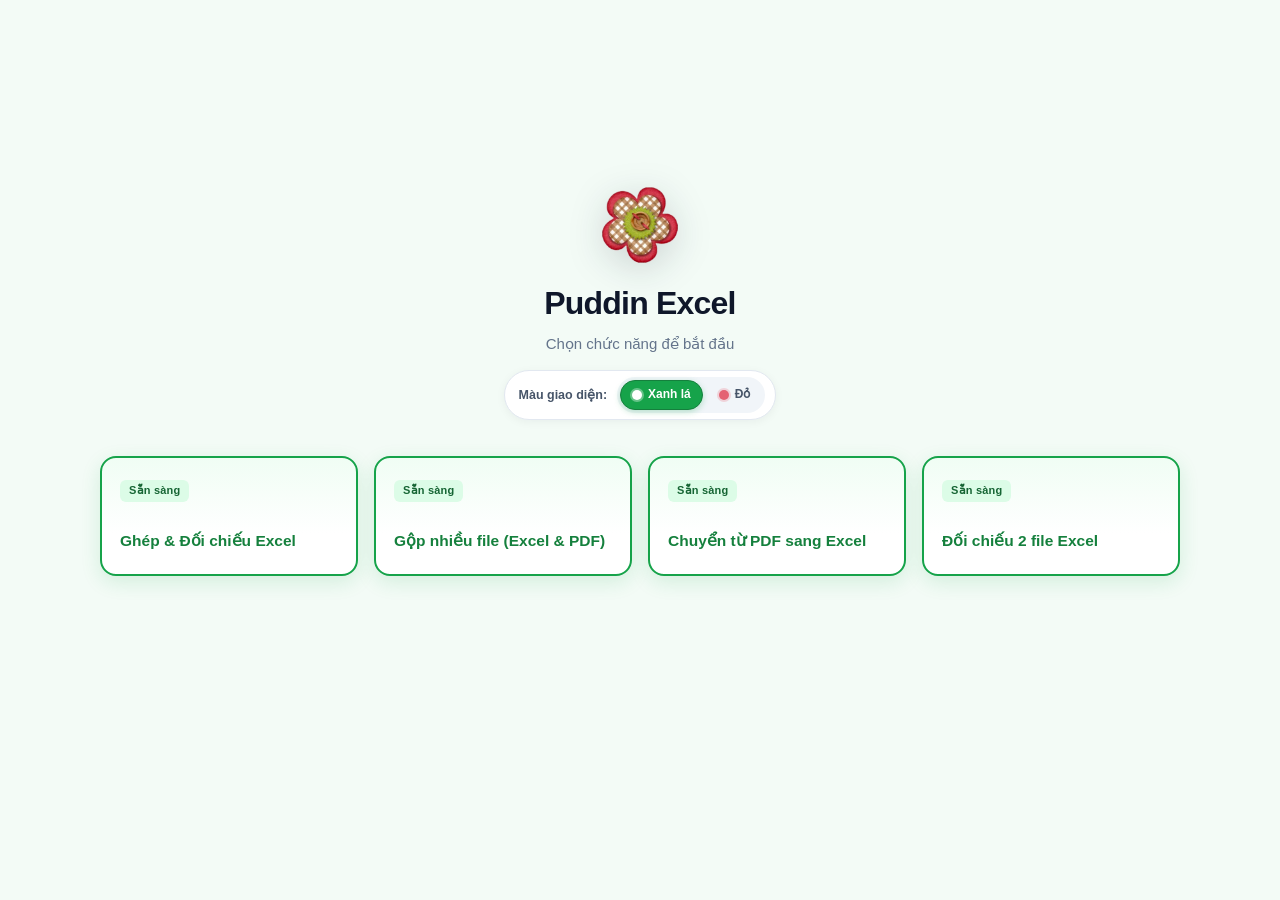
==== commit 7096a781: "feat: rename brand to Puddin Excel and theme remaining green tags in red mode" ====
--- a/index.html
+++ b/index.html
@@ -2,21 +2,21 @@
 <html lang="vi" data-theme="green">
 <head>
 <meta charset="UTF-8"><meta name="viewport" content="width=device-width,initial-scale=1">
-<title>Puddin Excel Flow</title>
+<title>Puddin Excel</title>
 <link rel="icon" type="image/png" href="assets/logo.png">
 <script>
 (function(){try{var t=localStorage.getItem('puddin_ef_theme');if(t==='red'||t==='green'){document.documentElement.setAttribute('data-theme',t);}}catch(e){}})();
 </script>
 <link rel="stylesheet" href="css/style.css?v=20261111">
-<link rel="stylesheet" href="css/home.css?v=20261111_5">
+<link rel="stylesheet" href="css/home.css?v=20261111_6">
 </head>
 <body>
 <div class="ef-app">
 <header class="ef-header" id="efHeader" style="display:none">
   <div class="ef-header-container">
     <div class="ef-brand">
-      <span class="ef-logo"><img src="assets/logo.png" alt="Puddin Excel Flow" class="ef-logo-img"></span>
-      <button id="navHome" class="ef-brand-link nav active" type="button" title="Về trang chủ">Puddin Excel Flow</button>
+      <span class="ef-logo"><img src="assets/logo.png" alt="Puddin Excel" class="ef-logo-img"></span>
+      <button id="navHome" class="ef-brand-link nav active" type="button" title="Về trang chủ">Puddin Excel</button>
       <span class="ef-brand-sep"></span>
       <span class="ef-tagline">Trung tâm Công cụ Excel Thông minh</span>
     </div>
@@ -44,8 +44,8 @@
 <section id="homePage" class="section active">
   <div class="ef-home-minimal">
     <div class="ef-brand-hero">
-      <div class="ef-brand-mark"><img src="assets/logo.png" alt="Puddin Excel Flow" class="ef-brand-mark-img"></div>
-      <h1 class="ef-brand-name">Puddin Excel Flow</h1>
+      <div class="ef-brand-mark"><img src="assets/logo.png" alt="Puddin Excel" class="ef-brand-mark-img"></div>
+      <h1 class="ef-brand-name">Puddin Excel</h1>
       <p class="ef-brand-sub">Chọn chức năng để bắt đầu</p>
       <div class="ef-home-theme-wrap">
         <span class="ef-theme-label">Màu giao diện:</span>
@@ -86,7 +86,7 @@
 <section id="importPage" class="section">
 <div class="ef-page-breadcrumb">
   <button type="button" class="ef-back-home-btn" data-nav-home>← Quay lại Trang chủ Workspace</button>
-  <span class="ef-badge-active-tool">Công cụ đang mở: Ghép &amp; Đối chiếu Excel (Puddin Excel Flow)</span>
+  <span class="ef-badge-active-tool">Công cụ đang mở: Ghép &amp; Đối chiếu Excel (Puddin Excel)</span>
 </div>
 <div class="ef-steps" aria-label="Quy trình nhập liệu">
   <button type="button" data-go-step="1" class="ef-step" id="efStep1"><span class="step-dot" id="stepDot1">1</span><span>Nguồn</span></button>
--- a/css/home.css
+++ b/css/home.css
@@ -1,5 +1,5 @@
 /* ==========================================================================
-   Puddin Excel Flow — Trang chủ Tối giản & Hệ thống Đổi màu (Xanh lá / Đỏ)
+   Puddin Excel — Trang chủ Tối giản & Hệ thống Đổi màu (Xanh lá / Đỏ)
    ========================================================================== */
 
 :root,
@@ -604,10 +604,53 @@
 .ef-preset-badge,
 .pdf2excel-doc-badge,
 .pdf2excel-loading,
-.merger-edit-toolbar {
+.merger-edit-toolbar,
+.pill:not(.warn),
+.ef-mini-badge.matched,
+.merger-type-tag.xlsx,
+.merger-result-badge.xlsx,
+.merger-cat-muavao,
+.merger-cat-baoco {
   background: var(--ef-accent-softer);
   color: var(--ef-accent-ink);
   border-color: var(--ef-accent-border);
+}
+
+.ef-detect-tag {
+  color: var(--ef-accent-ink) !important;
+  background: var(--ef-accent-softer) !important;
+  border: 1px solid var(--ef-accent-border) !important;
+}
+
+.ef-header-row-bar {
+  background: var(--ef-surface) !important;
+  border: 1px dashed var(--ef-accent-border) !important;
+}
+
+.ef-page-return:hover,
+.ef-page-return:focus-visible {
+  border-color: var(--ef-accent) !important;
+  background: var(--ef-accent-softer) !important;
+}
+
+.ef-files #targetDrop:has(.filename.ready) {
+  background: var(--ef-accent-softer) !important;
+  border-color: var(--ef-accent-border) !important;
+}
+
+.ef-files #targetDrop .filename.ready {
+  color: var(--ef-accent-ink) !important;
+}
+
+.ef-step.current {
+  background: var(--ef-accent-soft) !important;
+  color: var(--ef-accent-ink) !important;
+}
+
+.ef-step.complete .step-dot {
+  border-color: var(--ef-accent) !important;
+  color: var(--ef-accent-dark) !important;
+  background: var(--ef-accent-softer) !important;
 }
 
 .merger-edit-tip {
